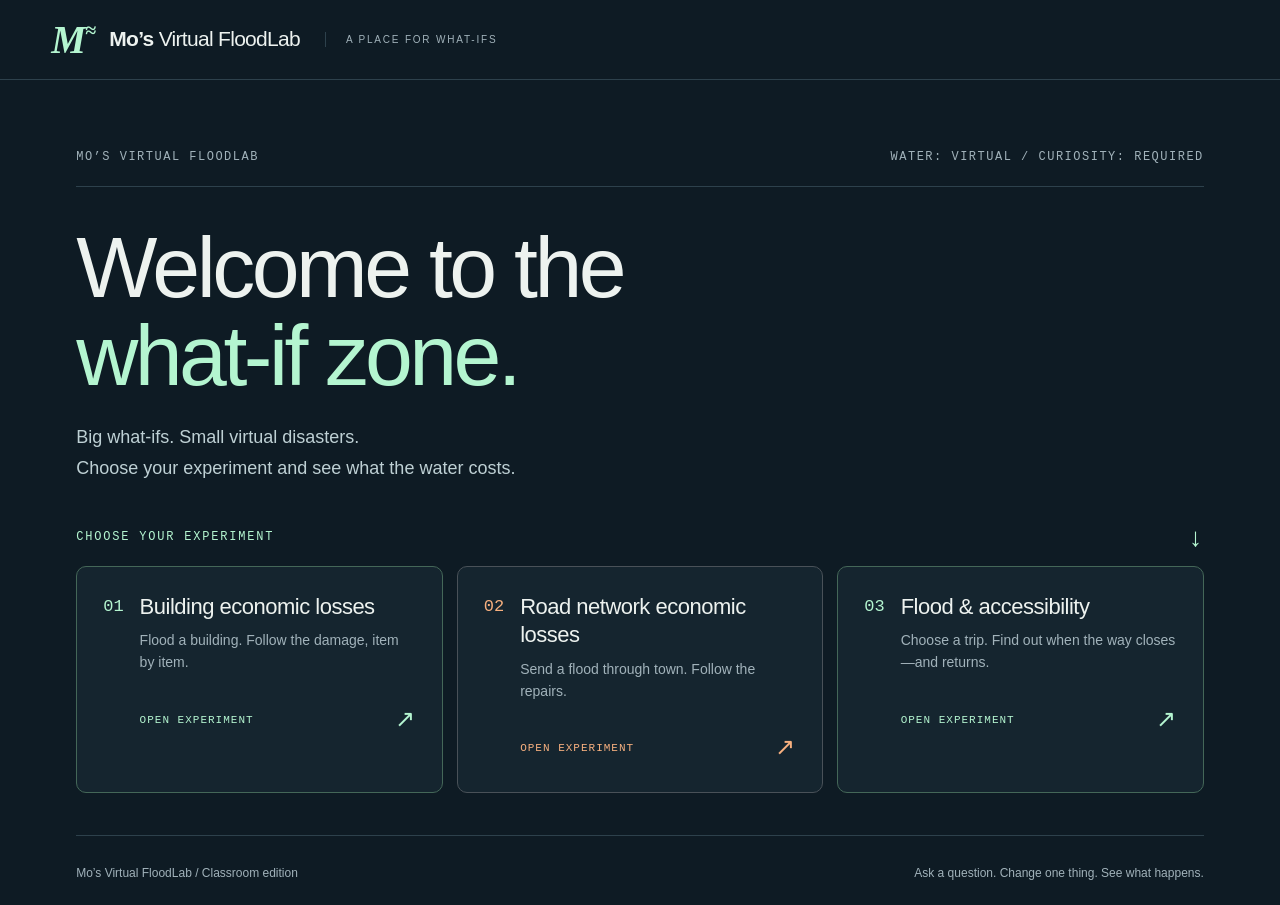
==== mos-virtual-floodlab/index.html @ c55d2b29 "Add Teaching and HIST 430 FloodLab classroom experiments" ====
<!doctype html>
<html lang="en">
<head>
  <meta charset="utf-8"><meta name="viewport" content="width=device-width, initial-scale=1">
  <meta name="description" content="Welcome to Mo’s Virtual FloodLab. Choose an experiment and explore how flooding turns into economic losses, one what-if at a time.">
  <meta name="theme-color" content="#101e27"><title>Mo’s Virtual FloodLab</title>
  <link rel="icon" href="data:image/svg+xml,%3Csvg xmlns='http://www.w3.org/2000/svg' viewBox='0 0 64 64'%3E%3Crect width='64' height='64' rx='16' fill='%23101e27'/%3E%3Ctext x='12' y='46' fill='%23b1f4ce' font-size='43' font-family='sans-serif'%3EM%3C/text%3E%3C/svg%3E">
  <link rel="stylesheet" href="./style.css">
  <link rel="stylesheet" href="./road.css">
  <link rel="stylesheet" href="./vendor/leaflet/leaflet.css">
  <link rel="stylesheet" href="./access.css">
  <link rel="stylesheet" href="./disclaimer.css?v=1.6.0">
  <script type="importmap">{"imports":{"three":"./vendor/three.module.js","three/addons/controls/OrbitControls.js":"./vendor/OrbitControls.js"}}</script>
</head>
<body data-module="home">
  <header class="topbar"><a class="brand" href="#home" aria-label="Mo’s Virtual FloodLab home"><span class="brand-mark">M<span>≈</span></span><span class="brand-name">Mo’s <span>Virtual FloodLab</span></span><span class="edition">A PLACE FOR WHAT-IFS</span></a><div class="top-actions" hidden><button id="lesson-open" class="text-button">Guided experiments <span>↗</span></button><button id="about-open" class="icon-button" aria-label="About the model">?</button></div></header>
  <main>
    <section id="lab-welcome" class="lab-welcome" aria-labelledby="welcome-title">
      <div class="welcome-meta"><span>MO’S VIRTUAL FLOODLAB</span><span>WATER: VIRTUAL / CURIOSITY: REQUIRED</span></div>
      <h1 id="welcome-title">Welcome to the<br><em>what-if zone.</em></h1>
      <p>Big what-ifs. Small virtual disasters.<br>Choose your experiment and see what the water costs.</p>
      <div class="choose-prompt"><span>CHOOSE YOUR EXPERIMENT</span><span aria-hidden="true">↓</span></div>
    </section>
    <nav class="module-tabs" aria-label="Choose your experiment">
      <a id="building-module-link" class="module-tab" href="#buildings"><span class="module-number">01</span><span class="module-copy"><strong>Building economic losses</strong><span>Flood a building. Follow the damage, item by item.</span></span><span class="module-status">OPEN EXPERIMENT <span aria-hidden="true">↗</span></span></a>
      <a id="road-module-link" class="module-tab road-tab" href="#roads"><span class="module-number">02</span><span class="module-copy"><strong>Road network economic losses</strong><span>Send a flood through town. Follow the repairs.</span></span><span class="module-status">OPEN EXPERIMENT <span aria-hidden="true">↗</span></span></a>
      <a id="access-module-link" class="module-tab" href="#accessibility"><span class="module-number">03</span><span class="module-copy"><strong>Flood &amp; accessibility</strong><span>Choose a trip. Find out when the way closes—and returns.</span></span><span class="module-status">OPEN EXPERIMENT <span aria-hidden="true">↗</span></span></a>
    </nav>
    <section id="building-module" class="module-content" aria-label="Building economic losses" hidden>
    <section class="intro"><div><div class="eyebrow">EXPERIMENT 01 / BUILDING ECONOMIC LOSSES</div><h1>Every inch has a cost.</h1><p>Raise the water. Look inside. Find out what adds up.</p></div><div class="model-note"><span class="note-dot"></span> A learning model<span>Made-up values. Real connections.</span></div></section>
    <nav class="archetypes" aria-label="Choose a building">
      <button class="archetype active" data-building="house1" aria-pressed="true"><span class="archetype-code">01 / F1</span><span class="archetype-name">The one-story home</span><span class="archetype-desc">Crawlspace · 1 floor</span><span class="archetype-arrow">↗</span></button>
      <button class="archetype" data-building="house2" aria-pressed="false"><span class="archetype-code">02 / F3</span><span class="archetype-name">The two-story home</span><span class="archetype-desc">Crawlspace · 2 floors</span><span class="archetype-arrow">↗</span></button>
      <button class="archetype" data-building="clinic" aria-pressed="false"><span class="archetype-code">03 / F12</span><span class="archetype-name">The neighborhood clinic</span><span class="archetype-desc">Slab · medical equipment</span><span class="archetype-arrow">↗</span></button>
    </nav>
    <div class="workspace">
      <section class="scene-section" aria-label="Interactive 3D building">
        <div class="scene-toolbar"><div class="scene-label"><span class="live-dot"></span><span id="scene-title">F1 / CUTAWAY VIEW</span></div><div class="view-controls"><button id="cutaway" aria-pressed="true">Cutaway</button><select id="floor-view" aria-label="Floor visibility"><option value="all">All floors</option><option value="ground">Ground floor</option><option value="upper">Upper floor</option></select><button id="home-view" aria-label="Reset camera">Reset view</button><button id="fullscreen" aria-label="Expand 3D view">⛶</button></div></div>
        <div id="scene"><div id="loading">Building your view…</div><div id="hover-tip" class="hover-tip" hidden></div><div class="scene-water-label"><span>PEAK WATER LEVEL</span><strong id="water-label">4.3 <small>ft</small></strong><span id="floor-label">1.0 ft above first floor</span></div><div class="compass" aria-hidden="true">N<br><span>↑</span></div><div class="scene-hint">Drag to orbit <span>·</span> Scroll to zoom <span>·</span> Click an item</div><div id="damage-toast" class="damage-toast" aria-live="polite"></div><div class="scene-key"><span><i class="water-key"></i>Water</span><span><i class="damage-key"></i>Damage</span></div></div>
        <div class="water-controls"><div class="water-control-heading"><div><span class="eyebrow">SET THE FLOOD</span><label for="depth">Water level <small>above ground</small></label></div><div class="depth-number"><input id="depth-number" type="number" min="0" max="18" step="0.1" aria-label="Water level in feet above ground"><span>ft</span></div><button id="play" class="play-button" aria-pressed="false">▶ <span>Raise water</span></button></div><input id="depth" type="range" min="0" max="18" step="0.02" value="4.28" aria-label="Peak water depth above ground"><div class="slider-labels"><span>Ground · 0 ft</span><span id="floor-datum">First floor · 3.3 ft</span><span id="max-depth">18 ft</span></div><div class="presets"><span>Quick experiments</span><button data-inside="dry">Dry</button><button data-inside="1">1 ft inside</button><button data-inside="2">2 ft inside</button><button data-inside="3">3 ft inside</button><button data-inside="6">6 ft inside</button></div></div>
        <section id="inspector" class="inspector" aria-live="polite"><div class="inspector-top"><div><span id="item-category" class="eyebrow">SELECTED COMPONENT / CONTENTS</span><h2 id="item-name">Stove / range</h2></div><span id="item-state" class="state-pill">Partly damaged</span></div><div class="equation"><div><span>Assumed value</span><strong id="item-value">$1,200</strong></div><span class="operator">×</span><div><span>Damage percentage</span><strong id="item-damage">75%</strong></div><span class="operator">=</span><div class="item-loss-wrap"><span>Cost of damage</span><strong id="item-loss">$900</strong></div></div><div class="inspector-bottom"><p id="item-explanation"></p><button id="elevate" class="small-button">Raise item 2 ft ↑</button></div><div id="savings" class="savings" hidden></div></section>
      </section>
      <aside class="loss-panel"><div class="panel-heading"><div class="eyebrow">THE DAMAGE RECEIPT</div><h2>See what adds up.</h2><p>Each red object contributes to these totals.</p></div><div class="total-line"><div><span>Combined estimated loss</span><strong id="total-loss">$0</strong></div><span id="total-percent"></span></div><div class="loss-splits"><button id="contents-summary" class="loss-stat contents-stat"><span><i></i>Contents</span><strong id="contents-loss"></strong><small id="contents-percent"></small></button><button id="building-summary" class="loss-stat building-stat"><span><i></i>Building</span><strong id="building-loss"></strong><small id="building-percent"></small></button></div><div class="chart-heading"><span>Depth–damage functions</span><button id="chart-mode" class="text-button">Show dollars</button></div><div id="chart-container"><svg id="damage-chart" role="img" aria-label="Contents and building loss versus water depth"></svg><div id="chart-tooltip" hidden></div></div><div class="chart-foot"><span><i class="contents-line"></i>Contents</span><span><i class="building-line"></i>Building</span><span id="chart-unit">% of category value</span></div><div class="receipt-tabs" role="tablist" aria-label="Damage receipt category"><button id="contents-tab" role="tab" aria-selected="true" aria-controls="receipt" data-category="contents">Contents <span id="contents-count"></span></button><button id="building-tab" role="tab" aria-selected="false" aria-controls="receipt" data-category="building">Building <span id="building-count"></span></button></div><div class="receipt-head"><span>COMPONENT / VALUE</span><span>DAMAGE → LOSS</span></div><div id="receipt" role="tabpanel" aria-labelledby="contents-tab"></div><div class="receipt-total"><span id="receipt-total-label">Contents subtotal</span><strong id="receipt-subtotal"></strong></div><div class="receipt-note">Loss = sum of each component’s value × its damage fraction.</div></aside>
    </div>
    <footer><span>Built for curiosity, not prediction.</span><span>Archetypes informed by <a href="https://www.mdpi.com/2073-4441/12/8/2277" target="_blank" rel="noopener">Nofal &amp; van de Lindt (2020) ↗</a><button id="assumptions">Model assumptions</button></span></footer>
    </section>
    <section id="road-module" class="module-content road-module" aria-labelledby="road-title" hidden>
      <div class="road-intro"><div><span class="eyebrow">EXPERIMENT 02 / ROAD ECONOMIC LOSSES</span><h1 id="road-title">The water leaves.<br>The work remains.</h1><p>Choose a flood. Explore the red roads. Watch the town recover.</p></div><div class="road-intro-guide"><button id="road-guide-start" aria-haspopup="dialog">Guided experiment <span>↗</span></button><span>6 short steps · flood, inspect, repair</span></div></div>
      <div id="road-lab"></div>
    </section>
    <section id="access-module" class="module-content" aria-labelledby="access-title" hidden><div class="access-intro"><div><span class="eyebrow">EXPERIMENT 03 / FLOOD &amp; ACCESSIBILITY</span><h1 id="access-title">Is there still a way through?</h1><p>Two points. Real streets. A route that changes with the flood.</p></div><div><strong>6 inches changes the trip.</strong>Roads close at 6 in of water.<br>Watch detours, isolation and reconnection.</div></div><div id="access-lab"></div></section>
    <footer id="hub-footer"><span>Mo’s Virtual FloodLab / Classroom edition</span><span>Ask a question. Change one thing. See what happens.</span></footer>
  </main>
  <dialog id="about"><div class="dialog-header"><span class="eyebrow">ABOUT THIS DEMONSTRATION</span><button class="close-dialog" aria-label="Close assumptions">×</button></div><h2>A simple model.<br>A visible chain of cause and effect.</h2><p>The 3D layouts, replacement values, and component depth–damage curves are invented for teaching. They are not fitted or reproduced results from the cited paper.</p><dl><dt>What comes from the study?</dt><dd>Archetype F1 is a one-story home on a crawlspace; F3 has two stories on a crawlspace; F12 is a hospital/clinic. The houses use the study’s 1 m (3.28 ft) first-floor elevation. The clinic layout is a simplified one-story interpretation.</dd><dt>What does the water control mean?</dt><dd>Peak flood depth above ground. The second readout shows depth relative to the first floor. Indoor and outdoor water levels are assumed equal. Lowering the slider compares a smaller hypothetical flood; it does not repair damage from a previous event.</dd><dt>How are losses calculated?</dt><dd>Each component has a value and a piecewise linear depth–damage function relative to its floor. Loss is value × damage fraction. Category curves sum those losses, divided by each category’s own total value. Framing, roof, foundation, finishes, systems and contents are counted once. Land and indirect losses are excluded.</dd><dt>What does red mean?</dt><dd>More red means a larger modeled damage fraction. Red on an assembly represents repair loss, not a prediction of collapse or loss of structural safety. Foundations have small assumed repair fractions; sensitive contents can reach full replacement.</dd><dt>What is simplified?</dt><dd>There is no flood duration, velocity, contamination, water pressure, drying, or hydraulic simulation. The two-story model assumes a 3.2 m floor-to-floor height. Elevating an item shifts its damage curve up by 2 ft, without modeling installation costs or feasibility.</dd><dt>Why does 100% sometimes say “replace”?</dt><dd>In this demonstration, full loss of an individual item means its assumed replacement cost. Intermediate damage is an illustrative repair/replacement fraction, not a probability of failure.</dd></dl><a href="https://www.mdpi.com/2073-4441/12/8/2277" target="_blank" rel="noopener">Read the archetype study ↗</a></dialog>
  <dialog id="lesson" aria-labelledby="lesson-title"><div class="dialog-header"><span class="eyebrow">GUIDED EXPERIMENT <span id="lesson-counter">01 / 04</span></span><button class="close-dialog" aria-label="Close experiment">×</button></div><div class="lesson-number" id="lesson-number">01</div><h2 id="lesson-title"></h2><p id="lesson-text"></p><ol id="lesson-steps"></ol><div class="lesson-takeaway"><strong>What to notice</strong><p id="lesson-takeaway"></p></div><div class="lesson-actions"><button id="lesson-apply" class="primary-button">Set up this experiment ↗</button><button id="lesson-next" class="small-button">Next experiment →</button></div></dialog>
  <noscript>This tutorial needs JavaScript to display the building and calculate damage.</noscript>
  <script src="./vendor/leaflet/leaflet.js"></script>
  <script type="module" src="./src/app.js?v=1.6.0"></script>
</body>
</html>
---- mos-virtual-floodlab/style.css ----
@charset "UTF-8";
:root{color-scheme:dark;--bg:#0e1b24;--panel:#15252f;--panel2:#1c303b;--line:#2d414c;--text:#edf2ef;--muted:#a1b2ba;--mint:#b4f5d0;--orange:#f7b07f;--red:#ff7778;--cyan:#72cedf;font-family:Inter,"Segoe UI",Arial,sans-serif;font-synthesis:none}*{box-sizing:border-box}body{margin:0;background:var(--bg);color:var(--text);font-size:15px;line-height:1.5}button,input,select{font:inherit}button,a,input,select{-webkit-tap-highlight-color:transparent}button{cursor:pointer}button:disabled{cursor:default;opacity:.5}button:focus-visible,a:focus-visible,input:focus-visible,select:focus-visible,summary:focus-visible{outline:2px solid var(--mint);outline-offset:4px}button{color:inherit}a{color:inherit}button{border:0}button:hover{filter:brightness(1.13)}button[hidden],[hidden]{display:none!important}.topbar{height:80px;padding:0 4%;border-bottom:1px solid var(--line);display:flex;align-items:center;justify-content:space-between;gap:20px}.brand{display:flex;gap:7px;align-items:center;font-size:22px;font-weight:750;text-decoration:none;letter-spacing:-.8px}.brand-mark{font-family:Georgia,serif;font-style:italic;color:var(--mint);font-size:39px;margin-right:7px;line-height:1}.brand-mark span{font-size:20px;vertical-align:top}.brand-light{font-weight:350;margin-left:-6px}.edition{font-size:10px;font-weight:500;letter-spacing:1.8px;color:var(--muted);margin-left:18px;padding-left:20px;border-left:1px solid var(--line)}.top-actions{display:flex;gap:24px;align-items:center}.text-button{background:none;padding:0;color:var(--mint);font-size:13px}.text-button span{margin-left:12px}.icon-button{background:var(--panel2);border:1px solid var(--line);height:31px;width:31px;border-radius:50%}main{max-width:1700px;margin:auto;padding:32px 4% 0}.intro{display:flex;align-items:center;justify-content:space-between;margin-bottom:27px;gap:20px}.eyebrow{font-size:10px;font-weight:600;letter-spacing:1.7px;color:var(--mint)}h1{font-size:clamp(28px,3vw,44px);line-height:1.12;letter-spacing:-1.7px;margin:9px 0 9px;font-weight:520}p{margin:0;color:var(--muted)}.intro p{font-size:15px}.model-note{font-size:12px;color:var(--text)}.model-note>span:last-child{display:block;color:var(--muted);margin-top:4px}.note-dot,.live-dot{display:inline-block;width:6px;height:6px;background:var(--mint);border-radius:50%;margin-right:6px}.archetypes{display:grid;grid-template-columns:repeat(3,1fr);gap:12px;margin-bottom:24px}.archetype{position:relative;background:var(--panel);border:1px solid var(--line);border-radius:9px;text-align:left;padding:17px 20px;display:grid;grid-template-columns:1fr;transition:background .2s,border-color .2s}.archetype.active{border-color:var(--mint);background:#20372f}.archetype-code{font-size:10px;letter-spacing:1.4px;color:var(--muted);margin-bottom:5px}.archetype.active .archetype-code{color:var(--mint)}.archetype-name{font-size:16px;font-weight:560}.archetype-desc{font-size:12px;color:var(--muted);margin-top:3px}.archetype-arrow{position:absolute;right:18px;top:17px;font-size:22px;color:var(--muted)}.archetype.active .archetype-arrow{color:var(--mint)}.workspace{display:grid;grid-template-columns:minmax(0,1fr) 370px;gap:23px;align-items:start}.scene-section{min-width:0}.scene-toolbar{display:flex;justify-content:space-between;align-items:center;background:var(--panel);border:1px solid var(--line);border-bottom:0;padding:12px 16px;border-radius:10px 10px 0 0;gap:10px}.scene-label{font-size:10px;letter-spacing:1px;color:#c4d0d6;white-space:nowrap}.view-controls{display:flex;gap:5px;align-items:center}.view-controls button,.view-controls select{font-size:11px;border:1px solid var(--line);background:#1d303a;border-radius:4px;padding:5px 8px;min-height:29px}.view-controls button[aria-pressed=true]{color:var(--mint);border-color:#5b796a}.view-controls select{max-width:105px;color:var(--text)}#scene{height:510px;position:relative;overflow:hidden;background:#243b45;border:1px solid var(--line);border-top:0}#scene canvas{display:block;width:100%;height:100%;touch-action:none}#loading{position:absolute;inset:0;display:grid;place-content:center;font-size:16px;color:var(--mint)}.scene-water-label{position:absolute;left:20px;top:17px;pointer-events:none;display:flex;flex-direction:column;z-index:2;text-shadow:0 1px 10px #132932}.scene-water-label>span:first-child{font-size:9px;letter-spacing:1.4px;color:#c2d9df}.scene-water-label strong{font-size:36px;font-weight:500;letter-spacing:-1px;line-height:1.3}.scene-water-label small{font-size:18px;font-weight:400;color:#adcbd5}.scene-water-label>span:last-child{font-size:11px;color:#c2d9df}.scene-hint{position:absolute;bottom:15px;left:18px;font-size:10px;color:#d0e0e4;pointer-events:none}.scene-hint span{margin:0 7px;color:#86a9b6}.compass{position:absolute;right:22px;top:21px;font-size:10px;text-align:center;color:#a2c1cb;pointer-events:none}.compass span{font-size:25px}.scene-key{position:absolute;right:18px;bottom:15px;display:flex;gap:12px;font-size:10px;color:#d4e3e7;pointer-events:none}.scene-key span{display:flex;gap:5px;align-items:center}.scene-key i{width:7px;height:7px;border-radius:2px}.water-key{background:var(--cyan)}.damage-key{background:var(--red)}.hover-tip{position:absolute;z-index:3;pointer-events:none;background:#0f1c26ef;backdrop-filter:blur(10px);padding:10px 14px;border:1px solid #65828d;border-radius:6px;box-shadow:0 8px 20px #0003;max-width:230px;font-size:12px}.hover-tip b{display:block;font-weight:550;margin-bottom:3px}.hover-tip span{color:var(--red)}.damage-toast{position:absolute;left:50%;bottom:47px;transform:translate(-50%,10px);opacity:0;background:#14222bef;box-shadow:0 4px 30px #0003;padding:10px 16px;border-radius:6px;border:1px solid #64757b;color:var(--text);font-size:12px;transition:opacity .2s,transform .2s;pointer-events:none;text-align:center;max-width:85%;width:max-content}.damage-toast.visible{opacity:1;transform:translate(-50%,0)}.water-controls{padding:20px;background:var(--panel);border:1px solid var(--line);border-top:0;border-radius:0 0 10px 10px}.water-control-heading{display:flex;align-items:center;gap:12px}.water-control-heading>div:first-child{flex:1}.water-control-heading label{display:block;font-size:16px;margin-top:4px}.water-control-heading label small{font-size:11px;color:var(--muted);margin-left:5px}.depth-number{display:flex;align-items:baseline;border-bottom:1px solid #678579;padding:3px 0}.depth-number input{background:none;border:0;color:var(--mint);width:65px;font-size:24px;font-variant-numeric:tabular-nums;text-align:right;appearance:textfield;outline-offset:0}.depth-number input::-webkit-inner-spin-button{appearance:none}.depth-number span{color:var(--mint);margin-left:6px;font-size:13px}.play-button{background:var(--mint);color:#10251b;font-size:12px;padding:10px 12px;border-radius:5px;margin-left:6px;min-width:108px}#depth{width:100%;accent-color:var(--mint);cursor:pointer;margin:21px 0 8px;height:6px}.slider-labels{display:flex;justify-content:space-between;color:var(--muted);font-size:10px}.slider-labels span:nth-child(2){color:var(--mint)}.presets{display:flex;flex-wrap:wrap;align-items:center;gap:6px;margin-top:21px}.presets>span{color:var(--muted);font-size:11px;margin-right:7px}.presets button{background:#223540;border:1px solid var(--line);border-radius:5px;padding:5px 9px;font-size:11px}.presets button.active{background:#304b40;color:var(--mint);border-color:#6d9d83}.inspector{margin-top:19px;background:var(--panel);padding:21px;border:1px solid var(--line);border-radius:10px}.inspector-top{display:flex;align-items:center;justify-content:space-between;gap:12px}.inspector h2{font-size:20px;letter-spacing:-.4px;margin:6px 0 0;font-weight:500}.state-pill{font-size:10px;border-radius:4px;padding:5px 8px;background:#423434;color:#ffafae;white-space:nowrap}.state-pill.dry{background:#233d35;color:var(--mint)}.equation{display:grid;grid-template-columns:1fr auto 1fr auto 1.1fr;gap:15px;align-items:center;margin-top:22px}.equation>div{display:flex;flex-direction:column;gap:3px}.equation span{font-size:10px;color:var(--muted)}.equation strong{font-size:24px;font-weight:450;font-variant-numeric:tabular-nums}.equation .operator{font-size:22px;color:#6a838f}.equation .item-loss-wrap strong{color:var(--red)}.inspector-bottom{border-top:1px solid var(--line);padding-top:15px;margin-top:18px;display:flex;align-items:center;gap:14px}.inspector-bottom p{font-size:12px;flex:1}.small-button{background:#263c43;border:1px solid #426056;border-radius:4px;color:var(--mint);font-size:11px;padding:8px 12px;white-space:nowrap}.savings{font-size:12px;color:var(--mint);margin-top:12px}.loss-panel{background:var(--panel);border:1px solid var(--line);border-radius:10px;padding:23px;min-width:0}.panel-heading h2{font-size:25px;letter-spacing:-.8px;margin:7px 0 6px;font-weight:500}.panel-heading p{font-size:12px}.total-line{margin:24px 0 18px;display:flex;justify-content:space-between;align-items:center;gap:10px}.total-line>div{display:flex;flex-direction:column;gap:6px}.total-line>div>span{font-size:11px;color:var(--muted)}.total-line strong{font-size:38px;font-weight:450;letter-spacing:-1.3px;font-variant-numeric:tabular-nums}.total-line>span{font-size:11px;color:var(--muted);max-width:62px;text-align:right}.loss-splits{display:grid;grid-template-columns:1fr 1fr;border-top:1px solid var(--line);border-bottom:1px solid var(--line);padding:16px 0}.loss-stat{text-align:left;padding:0;background:transparent;display:flex;flex-direction:column;gap:4px}.loss-stat+button{padding-left:16px;border-left:1px solid var(--line)}.loss-stat>span{font-size:11px;color:var(--muted);display:flex;align-items:center;gap:6px}.loss-stat i{width:6px;height:6px;border-radius:50%;background:var(--mint)}.building-stat i{background:var(--orange)}.loss-stat strong{font-size:22px;letter-spacing:-.6px;font-weight:500;font-variant-numeric:tabular-nums}.contents-stat strong{color:var(--mint)}.building-stat strong{color:var(--orange)}.loss-stat small{font-size:10px;color:var(--muted)}.chart-heading{display:flex;justify-content:space-between;margin:22px 0 5px;font-size:12px}.chart-heading button{font-size:10px}#chart-container{position:relative}#damage-chart{display:block;width:100%;height:185px;overflow:visible}#damage-chart text{font-family:inherit;fill:var(--muted);font-size:10px}#chart-tooltip{position:absolute;top:25px;right:10px;background:#0c1721f5;pointer-events:none;padding:9px 12px;border:1px solid #4f6a76;border-radius:4px;font-size:11px;white-space:pre-line;box-shadow:0 4px 20px #0003}.chart-foot{display:flex;gap:13px;font-size:9px;color:var(--muted);align-items:center;margin:2px 0 23px;flex-wrap:wrap}.chart-foot>span{display:flex;gap:5px;align-items:center}.chart-foot span:last-child{margin-left:auto}.chart-foot i{width:12px;height:2px}.contents-line{background:var(--mint)}.building-line{background:var(--orange)}.receipt-tabs{display:flex;border-bottom:1px solid var(--line);gap:20px}.receipt-tabs button{background:none;color:var(--muted);padding:0 0 11px;font-size:12px;position:relative}.receipt-tabs button[aria-selected=true]{color:var(--text)}.receipt-tabs button[aria-selected=true]:after{position:absolute;content:'';bottom:-1px;left:0;right:0;height:2px;background:var(--mint)}.receipt-tabs span{font-size:10px;margin-left:3px;background:#293e48;padding:1px 5px;border-radius:4px}.receipt-head{display:flex;justify-content:space-between;font-size:8px;letter-spacing:1px;color:#92a6af;margin:17px 0 4px}.receipt-row{width:100%;background:none;border-bottom:1px solid #2b3d46;padding:11px 0;display:grid;grid-template-columns:minmax(0,1fr) auto;gap:3px 8px;text-align:left;position:relative}.receipt-row.active{background:#243a40;margin-left:-9px;padding-left:9px;padding-right:9px;width:calc(100% + 18px);border-radius:4px;border-bottom-color:transparent}.receipt-name{font-size:11px;white-space:normal}.receipt-row .receipt-value{color:var(--muted);font-size:10px}.receipt-row .receipt-cost{font-size:12px;grid-column:2;grid-row:1;font-variant-numeric:tabular-nums;text-align:right}.receipt-row .receipt-fraction{grid-column:2;grid-row:2;text-align:right;font-size:9px;color:var(--red);font-variant-numeric:tabular-nums}.receipt-row.is-dry .receipt-fraction{color:var(--muted)}.receipt-meter{grid-column:1 / -1;height:2px;background:#273b44;margin-top:4px}.receipt-meter span{height:100%;background:var(--red);display:block}.receipt-total{display:flex;justify-content:space-between;margin-top:18px;font-size:12px}.receipt-total strong{color:var(--mint);font-weight:500}.receipt-note{font-size:10px;color:var(--muted);margin-top:15px;border-top:1px solid var(--line);padding-top:14px}footer{display:flex;justify-content:space-between;gap:20px;padding:28px 0 23px;color:var(--muted);font-size:10px}footer>span:last-child{display:flex;gap:7px;flex-wrap:wrap}footer a{color:#c3d2d6;text-decoration:none}footer button{background:none;color:var(--muted);font-size:10px;margin-left:8px;padding:0;text-decoration:underline}dialog{background:var(--panel);color:var(--text);border:1px solid #48605d;border-radius:12px;max-width:610px;width:calc(100% - 32px);padding:28px;box-shadow:0 25px 100px #0008}dialog::backdrop{background:#041015bd;backdrop-filter:blur(6px)}.dialog-header{display:flex;justify-content:space-between;align-items:center}.close-dialog{background:none;font-size:28px;color:var(--muted);line-height:1}dialog h2{font-size:30px;line-height:1.16;letter-spacing:-1px;font-weight:450;margin:22px 0 17px}dialog p,dialog dd{font-size:14px;line-height:1.7;color:var(--muted)}dialog dt{margin-top:18px;font-size:14px;color:var(--text)}dialog dd{margin:4px 0}dialog a{color:var(--mint);font-size:13px}.lesson-number{font-size:70px;line-height:1;margin:26px 0;color:var(--mint);font-weight:300;letter-spacing:-4px}.lesson-actions{display:flex;gap:15px;justify-content:space-between;margin-top:26px}.primary-button{background:var(--mint);color:#132a20;padding:12px 20px;border-radius:5px;font-size:13px}#scene:fullscreen{height:100vh;border:0}.lesson-chip{display:block}.fatal{padding:35px;text-align:center}.fatal p{margin:12px 0}
@media(min-width:1550px){#scene{height:580px}.workspace{grid-template-columns:minmax(0,1fr) 400px}.receipt-name{font-size:12px}.receipt-row{padding-top:13px;padding-bottom:13px}}
@media(max-width:1150px){.workspace{grid-template-columns:minmax(0,1fr) 330px;gap:17px}.loss-panel{padding:18px}main{padding-left:25px;padding-right:25px}.view-controls button,.view-controls select{font-size:10px;padding:5px}.scene-label{font-size:9px}#scene{height:450px}.scene-key{display:none}.equation{gap:10px}.equation strong{font-size:21px}.archetype{padding:15px}.archetype-name{font-size:14px}}
@media(max-width:900px){.workspace{grid-template-columns:1fr}.loss-panel{display:block}.scene-section{max-width:100%}#scene{height:520px}.loss-panel{padding:23px}.loss-splits{max-width:100%}#damage-chart{height:230px}.model-note{display:none}.receipt-row{padding:12px 0}.receipt-name{font-size:14px}.receipt-head{font-size:10px}.receipt-value,.receipt-row .receipt-value{font-size:12px}.receipt-row .receipt-cost{font-size:15px}.receipt-row .receipt-fraction{font-size:12px}.chart-heading{font-size:15px}.chart-foot{font-size:11px}.total-line{margin-top:18px}.receipt-tabs button{font-size:15px}.total-line strong{font-size:40px}.edition{display:none}}
@media(max-width:560px){body{font-size:14px}.topbar{height:65px;padding:0 18px}.brand{font-size:19px}.top-actions{gap:15px}.top-actions .text-button{font-size:10px;max-width:110px;text-align:right}.top-actions .text-button span{display:none}main{padding:23px 14px 0}.intro{margin-bottom:22px}h1{font-size:32px}.intro p{font-size:12px}.archetypes{gap:6px;margin-bottom:16px}.archetype{padding:12px 10px}.archetype-code{font-size:9px}.archetype-name{font-size:12px;line-height:1.4}.archetype-desc{font-size:9px}.archetype-arrow{display:none}.scene-toolbar{padding:10px;flex-wrap:wrap;gap:8px}.scene-label{font-size:9px}.view-controls{margin-left:auto}.view-controls button,.view-controls select{font-size:10px;min-height:32px}.view-controls #home-view{font-size:0}.view-controls #home-view:after{content:'↺';font-size:17px}.view-controls select{max-width:90px}#scene{height:400px}.scene-water-label{left:15px;top:14px}.scene-water-label strong{font-size:30px}.scene-water-label>span:first-child{font-size:8px}.scene-water-label>span:last-child{font-size:10px}.scene-hint{font-size:9px;left:12px;bottom:12px}.water-controls{padding:16px}.water-control-heading{gap:8px}.water-control-heading label{font-size:14px}.water-control-heading label small{display:block;margin:0;font-size:10px}.depth-number input{font-size:22px;width:54px}.play-button{min-width:0;padding:10px}.play-button span{display:none}.presets{gap:5px}.presets>span{width:100%;margin-bottom:3px}.presets button{padding:7px 8px;font-size:10px}.inspector{padding:16px}.inspector .eyebrow{font-size:8px}.inspector h2{font-size:18px}.state-pill{font-size:9px}.equation{gap:8px}.equation strong{font-size:20px}.equation span{font-size:9px}.inspector-bottom{align-items:start}.inspector-bottom p{font-size:11px}.inspector-bottom button{font-size:10px;padding:7px}.loss-panel{padding:20px}footer{flex-direction:column;gap:8px;padding-top:22px;font-size:9px}footer>span:last-child{gap:5px}dialog{padding:23px}dialog h2{font-size:27px}}
@media(prefers-reduced-motion:reduce){*,*:before,*:after{scroll-behavior:auto!important;transition:none!important;animation:none!important}}

/* Keep the information students use readable on both classroom and laptop displays. */
.scene-label,.view-controls button,.view-controls select{font-size:12px}
.scene-hint,.scene-key,.scene-water-label>span:last-child{font-size:12px}
.eyebrow{font-size:11px}.archetype-code{font-size:11px}.archetype-desc{font-size:13px}
.presets>span,.presets button,.slider-labels{font-size:12px}
.inspector-bottom p,.small-button{font-size:13px}.equation span{font-size:12px}
.panel-heading p,.total-line>div>span,.total-line>span,.loss-stat>span{font-size:13px}
.loss-stat small,.chart-heading button,.chart-foot,.receipt-note{font-size:12px}
.chart-heading,.receipt-tabs button,.receipt-total{font-size:14px}
.receipt-head{font-size:10px}.receipt-name{font-size:14px}.receipt-row .receipt-value,.receipt-row .receipt-fraction{font-size:12px}.receipt-row .receipt-cost{font-size:14px}
#damage-chart text{font-size:11px}.state-pill{font-size:12px}
@media(max-width:1150px) and (min-width:901px){.scene-toolbar{flex-wrap:wrap}.view-controls{margin-left:auto}}
@media(max-width:560px){.view-controls button,.view-controls select,.scene-label{font-size:10px}.archetype-desc,.archetype-code{font-size:10px}.scene-hint{font-size:10px}.scene-water-label>span:last-child{font-size:11px}.equation span{font-size:10px}.state-pill{font-size:10px}.inspector-bottom{flex-wrap:wrap}.inspector-bottom p{font-size:12px}.presets>span,.presets button{font-size:11px}.slider-labels{font-size:10px}}

/* Expanded lab: the same live controls, with a permanent water dock. */
.expanded-tools,.expanded-panel-title{display:none}
body.lab-expanded{overflow:hidden}
#lab-workspace.is-expanded{position:fixed;inset:0;z-index:100;display:grid;grid-template-columns:minmax(0,1fr);grid-template-rows:auto minmax(0,1fr) auto;gap:0;align-items:stretch;width:100%;height:100%;height:100dvh;max-width:none;margin:0;padding:0;background:var(--bg);overflow:hidden}
#lab-workspace.is-expanded:fullscreen{height:100%;width:100%}
#lab-workspace.is-expanded .scene-section{display:contents}
#lab-workspace.is-expanded .scene-toolbar{grid-column:1 / -1;grid-row:1;z-index:15;flex-wrap:wrap;border-radius:0;border:0;border-bottom:1px solid var(--line);padding:10px 14px;gap:8px 16px}
#lab-workspace.is-expanded .scene-label{display:none}
#lab-workspace.is-expanded .expanded-tools{display:flex;flex:1;flex-wrap:wrap;align-items:center;gap:7px}
#lab-workspace.is-expanded .expanded-tools button,#lab-workspace.is-expanded .expanded-tools select,#lab-workspace.is-expanded .view-controls button,#lab-workspace.is-expanded .view-controls select{min-height:36px;border:1px solid var(--line);border-radius:5px;background:var(--panel2);color:var(--text);padding:6px 10px;font-size:13px}
#lab-workspace.is-expanded .expanded-tools select{max-width:230px}
#lab-workspace.is-expanded .expanded-tools button[aria-expanded=true]{color:var(--mint);border-color:#699980;background:#294238}
#lab-workspace.is-expanded #fullscreen{color:var(--mint);white-space:nowrap;min-width:66px}
#lab-workspace.is-expanded #scene{grid-column:1;grid-row:2;height:100%;min-height:0;min-width:0;border:0}
#lab-workspace.is-expanded .water-controls{grid-column:1 / -1;grid-row:3;z-index:20;border:0;border-top:1px solid #45605e;border-radius:0;padding:12px max(18px,env(safe-area-inset-right)) max(12px,env(safe-area-inset-bottom)) max(18px,env(safe-area-inset-left));box-shadow:0 -8px 30px #07151d40}
#lab-workspace.is-expanded .water-control-heading .eyebrow{display:none}
#lab-workspace.is-expanded .water-control-heading label{margin-top:0;font-size:16px}
#lab-workspace.is-expanded .depth-number input{font-size:24px}
#lab-workspace.is-expanded #depth{margin:13px 0 8px;height:8px}
#lab-workspace.is-expanded .presets{margin-top:10px}
#lab-workspace.is-expanded .presets button{min-height:31px;padding:4px 10px;font-size:12px}
#lab-workspace.is-expanded .loss-panel,#lab-workspace.is-expanded #inspector{display:none}
#lab-workspace.is-expanded[data-panel=loss],#lab-workspace.is-expanded[data-panel=item]{grid-template-columns:minmax(0,1fr) 380px}
#lab-workspace.is-expanded[data-panel=loss] .loss-panel,#lab-workspace.is-expanded[data-panel=item] #inspector{display:block;grid-column:2;grid-row:2;min-width:0;min-height:0;max-height:100%;overflow:auto;overscroll-behavior:contain;margin:0;border:0;border-left:1px solid var(--line);border-radius:0;padding:18px 20px}
#lab-workspace.is-expanded .expanded-panel-title{display:flex;justify-content:space-between;align-items:center;gap:12px;border-bottom:1px solid var(--line);padding:0 0 12px;margin:0 0 16px}
#lab-workspace.is-expanded .expanded-panel-title strong{font-size:15px;font-weight:500}
#lab-workspace.is-expanded .expanded-panel-title button{height:32px;width:32px;flex:none;background:var(--panel2);border-radius:4px;font-size:24px;line-height:1}
#lab-workspace.is-expanded .loss-panel .panel-heading{display:none}
#lab-workspace.is-expanded .total-line{margin-top:12px}
#lab-workspace.is-expanded .inspector-top{align-items:flex-start;flex-wrap:wrap}
#lab-workspace.is-expanded .equation{gap:8px;margin-top:24px}
#lab-workspace.is-expanded .equation strong{font-size:22px}
#lab-workspace.is-expanded .equation span{font-size:11px}
#lab-workspace.is-expanded .inspector-bottom{flex-direction:column;align-items:flex-start}
#lab-workspace.is-expanded .inspector-bottom p{font-size:14px}
#lab-workspace.is-expanded .savings{font-size:13px}
#lab-workspace.is-expanded dialog{position:fixed;max-height:calc(100dvh - 32px);overflow:auto}
@media(max-width:900px){
 #lab-workspace.is-expanded[data-panel]{grid-template-columns:minmax(0,1fr)}
 #lab-workspace.is-expanded[data-panel=loss] .loss-panel,#lab-workspace.is-expanded[data-panel=item] #inspector{grid-column:1;z-index:12;justify-self:end;width:min(380px,calc(100% - 24px));max-height:calc(100% - 16px);margin:8px;border:1px solid #48615f;border-radius:9px;box-shadow:0 12px 35px #07121bb3}
 #lab-workspace.is-expanded .scene-toolbar{gap:7px;padding:8px 12px}
 #lab-workspace.is-expanded .expanded-tools{flex-basis:100%}
 #lab-workspace.is-expanded .view-controls{margin-left:0;flex-wrap:wrap}
 #lab-workspace.is-expanded .view-controls #home-view{font-size:12px}
 #lab-workspace.is-expanded .view-controls #home-view:after{content:none}
 #lab-workspace.is-expanded .scene-key{display:none}
}
@media(max-width:560px){
 #lab-workspace.is-expanded .expanded-tools{display:grid;grid-template-columns:minmax(0,1fr) auto auto;gap:6px}
 #lab-workspace.is-expanded #expanded-building{grid-column:1;grid-row:1;width:100%;max-width:none}
 #lab-workspace.is-expanded #expanded-guide{grid-column:2;grid-row:1}
 #lab-workspace.is-expanded #expanded-about{grid-column:3;grid-row:1}
 #lab-workspace.is-expanded [data-expanded-panel=loss]{grid-column:1;grid-row:2}
 #lab-workspace.is-expanded [data-expanded-panel=item]{grid-column:2 / 4;grid-row:2}
 #lab-workspace.is-expanded .expanded-tools button,#lab-workspace.is-expanded .expanded-tools select,#lab-workspace.is-expanded .view-controls button,#lab-workspace.is-expanded .view-controls select{font-size:12px;min-height:34px;padding:5px 8px}
 #lab-workspace.is-expanded .view-controls{width:100%}
 #lab-workspace.is-expanded #fullscreen{margin-left:auto}
 #lab-workspace.is-expanded .water-controls{padding:10px 14px max(10px,env(safe-area-inset-bottom))}
 #lab-workspace.is-expanded .presets{gap:5px;flex-wrap:wrap}
 #lab-workspace.is-expanded .presets>span{display:none}
 #lab-workspace.is-expanded .presets button{font-size:11px;padding:4px 7px}
}
@media(max-height:560px){
 #lab-workspace.is-expanded .water-controls{padding-top:7px;padding-bottom:7px}
 #lab-workspace.is-expanded #depth{margin-top:8px;margin-bottom:5px}
 #lab-workspace.is-expanded .presets{margin-top:5px}
 #lab-workspace.is-expanded .presets>span{display:none}
 #lab-workspace.is-expanded .scene-hint,#lab-workspace.is-expanded .compass{display:none}
}

/* Mo's lab entrance and experiment navigation. */
.brand-name{font-size:21px;letter-spacing:-.7px;line-height:1.15}
.brand-name>span{font-weight:400}
body[data-module=home] main{max-width:1230px}
.lab-welcome{padding:36px 0 0}
.welcome-meta{display:flex;justify-content:space-between;gap:20px;color:var(--muted);font:12px/1.5 Consolas,monospace;letter-spacing:1.5px;border-bottom:1px solid var(--line);padding-bottom:20px}
.lab-welcome h1{font-size:clamp(48px,6.8vw,86px);font-weight:470;letter-spacing:-3.5px;line-height:1.02;margin:37px 0 23px}
.lab-welcome h1 em{font-style:normal;color:var(--mint)}
.lab-welcome>p{font-size:18px;line-height:1.7;color:#bed0d4}
.choose-prompt{display:flex;justify-content:space-between;align-items:center;margin:40px 0 16px;font:12px/1.5 Consolas,monospace;letter-spacing:1.8px;color:var(--mint)}
.choose-prompt>span:last-child{font:26px/1 sans-serif}
.module-tabs{display:grid;grid-template-columns:1fr 1fr;gap:14px;margin-bottom:32px}
.module-tab{display:grid;grid-template-columns:auto 1fr;align-content:start;gap:17px 16px;text-decoration:none;padding:26px;background:var(--panel);border:1px solid #446758;border-radius:10px;transition:background .2s,border-color .2s}
.module-tab:hover{background:#213b36;border-color:var(--mint)}
.module-number{font:17px/1.4 Consolas,monospace;color:var(--mint);padding-top:2px}
.module-copy{display:flex;flex-direction:column;gap:9px}
.module-copy strong{font-size:22px;font-weight:530;letter-spacing:-.5px;line-height:1.3}
.module-copy>span{font-size:14px;line-height:1.55;color:var(--muted)}
.module-status{grid-column:2;font:11px/1.4 Consolas,monospace;letter-spacing:1px;color:var(--mint);display:flex;justify-content:space-between;align-items:center;margin-top:13px;gap:12px}
.module-status>span{font-size:24px}
.road-tab{border-color:#495158}
.road-tab .module-number,.road-tab .module-status{color:var(--orange)}
.road-tab:hover{background:#34352f;border-color:var(--orange)}
.module-tab[aria-current=page]{background:#20372f;border-color:var(--mint)}
.road-tab[aria-current=page]{background:#34352f;border-color:var(--orange)}
body:not([data-module=home]) .module-tab{padding:16px 20px;gap:10px 13px;align-items:center}
body:not([data-module=home]) .module-copy strong{font-size:16px;letter-spacing:-.2px}
body:not([data-module=home]) .module-copy>span,body:not([data-module=home]) .module-status{display:none}
body:not([data-module=home]) .module-number{font-size:13px}
#hub-footer{font-size:12px;border-top:1px solid var(--line);margin-top:42px}
.road-module{max-width:960px;margin:42px auto 0;padding:40px;border:1px solid #655944;border-radius:12px;background:var(--panel)}
.road-meta{display:flex;justify-content:space-between;align-items:center;gap:15px}
.road-meta .eyebrow{color:var(--orange)}
.construction-label{font:12px/1.4 Consolas,monospace;letter-spacing:1px;color:var(--orange);border:1px solid #796344;padding:7px 10px;border-radius:4px}
.road-module h1{font-size:clamp(36px,5vw,65px);letter-spacing:-2px;line-height:1.1;margin:33px 0}
.construction-rule{height:8px;background:repeating-linear-gradient(135deg,#f7b07f 0 10px,transparent 10px 20px);opacity:.75;margin-bottom:32px}
.road-module h2{font-size:24px;font-weight:500;letter-spacing:-.5px;margin:0 0 14px}
.road-module p{font-size:16px;line-height:1.8}
.road-module .road-note{font-size:14px;margin:17px 0 26px}
.road-module .primary-button{display:inline-flex;gap:28px;align-items:center;text-decoration:none;font-size:14px}
dialog{max-height:calc(100dvh - 32px);overflow:auto}
#lesson{max-width:650px}
#lesson .lesson-number{font-size:32px;letter-spacing:-1px;margin:20px 0 8px}
#lesson h2{margin-top:12px}
#lesson-text,#lesson-steps,#lesson-takeaway{font-size:16px;line-height:1.65}
#lesson-steps{padding-left:25px;color:var(--text);margin:20px 0}
#lesson-steps li{padding-left:5px;margin:12px 0}
#lesson-steps li::marker{color:var(--mint);font-weight:600}
.lesson-takeaway{border-left:2px solid var(--mint);padding:12px 16px;background:#1d3435}
.lesson-takeaway>strong{font-size:14px;color:var(--mint);font-weight:500}
#lesson-takeaway{margin-top:5px}
#lesson .lesson-actions button{font-size:14px;white-space:normal}
.lesson-coach{display:flex;gap:12px;align-items:center;padding:0 0 14px;margin-bottom:14px;border-bottom:1px solid #405950}
.lesson-coach>div{flex:1}
.lesson-coach strong{font-size:13px;font-weight:500;color:var(--mint)}
.lesson-coach p{font-size:13px;line-height:1.45;margin-top:4px}
.lesson-coach button{background:#294139;color:var(--mint);border:1px solid #4f7160;border-radius:4px;min-height:32px;padding:4px 9px;font-size:13px}
.lesson-coach #coach-close{background:none;border:0;font-size:22px;padding:0 4px}
#lab-workspace.is-expanded .lesson-coach{margin-bottom:9px;padding-bottom:9px}
#lab-workspace.is-expanded .lesson-coach strong{display:none}
#lab-workspace.is-expanded .lesson-coach p{margin:0}
@media(max-width:900px){.brand-name{font-size:20px}.module-copy strong{font-size:19px}.module-tab{padding:22px 18px}.welcome-meta{font-size:11px}.welcome-meta>span:last-child{letter-spacing:.5px}}
@media(max-width:560px){
 .brand{gap:4px}.brand-mark{font-size:33px;margin-right:4px}.brand-name{font-size:18px}.brand-name>span{display:block;font-size:13px;letter-spacing:0;margin-top:3px}
 .top-actions .text-button{font-size:12px;max-width:92px}
 .lab-welcome{padding-top:15px}.welcome-meta{font-size:11px;flex-direction:column;gap:6px;padding-bottom:15px;letter-spacing:1px}
 .lab-welcome h1{font-size:46px;letter-spacing:-2px;margin:25px 0 17px}.lab-welcome>p{font-size:16px;line-height:1.55}
 .choose-prompt{margin:27px 0 14px;font-size:11px}
 .module-tabs{gap:10px;grid-template-columns:1fr;margin-bottom:24px}.module-tab{padding:18px;gap:9px 13px}.module-copy strong{font-size:19px}.module-copy{gap:5px}.module-copy>span{font-size:14px}.module-status{margin-top:4px;font-size:11px}
 body:not([data-module=home]) .module-tabs{grid-template-columns:1fr 1fr}
 body:not([data-module=home]) .module-tab{padding:13px 11px;grid-template-columns:1fr;gap:5px}
 body:not([data-module=home]) .module-copy strong{font-size:14px;line-height:1.4}
 .road-module{margin-top:25px;padding:23px}.road-meta{align-items:flex-start;flex-direction:column;gap:12px}.road-module h1{font-size:39px;letter-spacing:-1.5px;margin:25px 0}.road-module h2{font-size:23px}.road-module p{font-size:16px}.road-module .primary-button{gap:15px}
 #hub-footer{font-size:12px;margin-top:30px}
 #lesson .lesson-actions{gap:10px;flex-wrap:wrap}
 .lesson-coach{gap:7px;flex-wrap:wrap}.lesson-coach>div{flex-basis:calc(100% - 94px)}.lesson-coach p{font-size:12px}.lesson-coach strong{font-size:12px}
}

@media(max-width:400px){.topbar{padding:0 14px;gap:10px}.top-actions{gap:8px}.top-actions .text-button{max-width:72px;font-size:11px}.brand-name>span{font-size:12px}}
---- mos-virtual-floodlab/road.css ----
.road-module{max-width:none;margin:0;padding:0;border:0;border-radius:0;background:none}
.road-intro-guide{flex:none;text-align:right}.road-intro-guide button{display:flex;align-items:center;justify-content:space-between;gap:36px;width:100%;padding:13px 17px;background:#203b34;color:var(--mint);border:1px solid #6c9b80;border-radius:6px;font-size:14px}.road-intro-guide>span{display:block;font-size:11px;color:var(--muted);margin-top:7px}.road-map-tools #road-guide-toolbar{color:var(--mint);border-color:#72977b;white-space:nowrap}
#road-guide{max-width:740px}#road-guide h2{margin:12px 0 13px;font-size:31px}#road-guide-title:focus{outline:none}.road-guide-nav{display:grid;grid-template-columns:repeat(3,1fr);gap:7px;margin:23px 0}.road-guide-nav button{display:flex;gap:9px;align-items:center;text-align:left;padding:9px 10px;border:1px solid #3d555d;border-radius:5px;background:#1b303a;color:var(--muted);font-size:12px}.road-guide-nav button>span{display:grid;place-items:center;width:21px;height:21px;flex:none;border-radius:50%;background:#2c4650;font:11px Consolas,monospace}.road-guide-nav button[aria-current=step]{border-color:#8fcba5;background:#274537;color:var(--mint)}.road-guide-nav button[aria-current=step]>span{background:var(--mint);color:#18362a}
#road-guide-instructions{list-style:none;counter-reset:road-step;padding:0;margin:20px 0;display:grid;gap:13px}#road-guide-instructions li{counter-increment:road-step;position:relative;padding-left:34px;font-size:14px;line-height:1.65;color:#d0dedd}#road-guide-instructions li:before{content:counter(road-step);position:absolute;left:0;top:2px;display:grid;place-items:center;width:22px;height:22px;border:1px solid #69877d;border-radius:50%;color:var(--mint);font:11px Consolas,monospace}.road-guide-notice{border-left:3px solid #b4f5d0;background:#20373a;padding:13px 16px;border-radius:0 5px 5px 0}.road-guide-notice>strong{display:block;color:var(--mint);font-size:12px;font-weight:550;margin-bottom:5px}#road-guide .road-guide-notice p{font-size:13px}#road-guide .road-guide-setup{font-size:12px;margin-top:18px;color:#aebfc6}.road-guide-actions{display:flex;justify-content:space-between;align-items:center;gap:15px;margin-top:20px}.road-guide-actions>div{display:flex;gap:8px}.road-guide-actions>div button{background:none;font-size:12px;padding:9px 6px;color:var(--muted);white-space:nowrap}#road-guide-comparison{overflow:auto;margin-top:18px}#road-guide-comparison table{width:100%;border-collapse:collapse;font-size:13px;text-align:left;font-variant-numeric:tabular-nums}#road-guide-comparison caption{text-align:left;font-size:11px;color:var(--mint);margin-bottom:9px}#road-guide-comparison th,#road-guide-comparison td{padding:9px 7px;border-bottom:1px solid #385259;white-space:nowrap}#road-guide-comparison thead th{font-weight:400;color:var(--muted);font-size:11px}#road-guide-comparison tbody th{color:var(--mint);font-weight:500}
.road-guide-coach{position:relative;flex:none;padding:11px 36px 12px 15px;background:#203b34;border-block:1px solid #547962;display:flex;gap:12px;align-items:center}.road-guide-coach>div:first-child{flex:1;min-width:0}.road-guide-coach .eyebrow{font-size:9px;letter-spacing:1px;margin-right:10px}.road-guide-coach strong{font-size:12px;font-weight:550;color:#e0f2dd}.road-guide-coach p{font-size:11px;line-height:1.6;color:#c0d6c9;margin-top:4px}#road-coach-result{color:#ffe2a1;font-variant-numeric:tabular-nums}.road-coach-actions{display:flex;flex-wrap:wrap;justify-content:flex-end;gap:6px;max-width:210px}.road-coach-actions button{background:#294a3e;color:var(--mint);border:1px solid #60836d;border-radius:4px;font-size:11px;padding:6px 8px;white-space:nowrap}#road-coach-next{background:var(--mint);border-color:var(--mint);color:#163224}#road-coach-hide{position:absolute;right:8px;top:7px;background:none;color:#c0d6c9;font-size:21px;line-height:1;padding:2px}
@media(max-width:1100px){.road-guide-coach{flex-wrap:wrap;gap:7px}.road-guide-coach>div:first-child{flex-basis:100%}.road-coach-actions{max-width:none;justify-content:flex-start}}
@media(max-width:700px){.road-intro{flex-wrap:wrap}.road-intro-guide{text-align:left}.road-intro-guide button{gap:40px}.road-guide-nav{grid-template-columns:repeat(2,1fr);gap:5px}.road-guide-nav button{font-size:11px;padding:7px}.road-guide-actions{flex-wrap:wrap}.road-guide-actions>.primary-button{width:100%}.road-guide-actions>div{width:100%;justify-content:space-between}#road-guide h2{font-size:26px}.road-map-tools{flex-wrap:wrap}.road-map-tools>div:last-child{flex-wrap:wrap}.road-guide-coach{padding:9px 30px 9px 11px}.road-guide-coach p{font-size:10px}.road-coach-actions button{font-size:10px;padding:5px 6px}.road-guide-coach strong{font-size:11px}}
.road-storm{position:absolute;inset:0;z-index:1;pointer-events:none;overflow:hidden;background:linear-gradient(180deg,#101c355c,transparent 55%),radial-gradient(ellipse at 50% 60%,transparent 25%,#14203950 100%)}
.road-storm-clouds{position:absolute;inset:0 0 auto;width:100%;height:44%;filter:drop-shadow(0 12px 15px #10192b30)}
.road-storm-lightning{position:absolute;inset:0;width:100%;height:100%;opacity:0;fill:#e4efff;filter:drop-shadow(0 0 8px #bdd9fa)}
@media(prefers-reduced-motion:reduce){.road-storm-lightning{display:none}}
.road-life-hud{position:absolute;right:15px;top:48px;z-index:3;display:flex;gap:9px;align-items:start;max-width:235px;background:#18382eda;border:1px solid #84b89e55;border-radius:6px;padding:10px 12px;pointer-events:none;box-shadow:0 4px 14px #0c282b22}
.road-life-hud strong{display:block;color:#d8edcd;font-size:12px;font-weight:550}.road-life-hud div>span{display:block;color:#b2cfbe;font-size:10px;line-height:1.5;margin-top:3px}.road-life-dot{width:6px;height:6px;flex:none;margin-top:5px;border-radius:50%;background:#b4f5d0;box-shadow:0 0 8px #b4f5d060}.road-life-hud.evacuating{background:#4d4027e8;border-color:#e6bf75}.road-life-hud.evacuating strong{color:#ffe0a0}.road-life-hud.evacuating .road-life-dot{background:#ffd480}
#road-watch-crew{background:#2b4644;color:#d5efc8;border:1px solid #567368;border-radius:4px;padding:5px 9px;font-size:11px;margin-left:auto}.road-map-legend:has(#road-watch-crew) label{margin-left:0}
@media(max-width:560px){.road-life-hud{right:8px;top:auto;bottom:43px;padding:7px 8px;max-width:162px}.road-life-hud strong{font-size:10px}.road-life-hud div>span{font-size:9px}.road-life-dot{display:none}.road-life-hud+.road-compass{display:none}.road-map-legend #road-watch-crew{margin-left:0}.road-map-shell .road-compass{display:none}}
.road-intro{display:flex;justify-content:space-between;align-items:center;gap:24px;margin:0 0 27px}
.road-intro h1{font-size:clamp(31px,3.2vw,45px);line-height:1.08;letter-spacing:-1.6px;margin:10px 0 12px}
.road-intro h1 br{display:none}.road-intro p{font-size:16px;line-height:1.6}
.road-intro-note{font-size:14px;text-align:right;color:var(--mint)}.road-intro-note span{display:block;color:var(--muted);font-size:12px;margin-top:6px}
.road-workspace{display:grid;grid-template-columns:minmax(0,1fr) 360px;gap:16px;align-items:stretch}
#road-info-toggle,#road-info-close{display:none}
.road-expanded #road-info-close{float:right;margin:-4px -3px 12px 15px;background:#294247;color:var(--mint);padding:6px 9px;font-size:12px;border:1px solid #4d6564;border-radius:4px}
@media(max-width:900px){.road-expanded #road-info-toggle,.road-expanded #road-info-close{display:block}.road-expanded.road-info-open .road-sidebar{display:block;grid-column:1;grid-row:2;z-index:20;justify-self:end;width:min(370px,calc(100% - 16px));max-height:calc(100% - 16px);margin:8px;overflow:auto;border:1px solid #6b8980;border-radius:8px;box-shadow:0 8px 30px #0007}}
.road-stage{grid-column:1/-1;display:grid;grid-template-columns:230px minmax(200px,1fr) auto;align-items:center;gap:30px;background:#1d3435;border:1px solid #486658;border-radius:9px;padding:18px 22px}
.road-stage label{display:block;margin-top:6px;font-size:16px}.road-stage-readout{display:flex;align-items:center;gap:18px;justify-content:space-between}.road-stage-readout strong{font-size:24px;color:var(--mint);font-weight:500}.road-stage-readout>span{font-size:12px;color:var(--muted)}
#road-peak,#road-day{width:100%;accent-color:var(--mint);cursor:pointer;height:8px;display:block;margin:11px 0}
.road-ticks{display:flex;justify-content:space-between;margin:0 -9px}.road-ticks button{width:29px;height:25px;color:#d6e5db;font:12px Consolas,monospace;background:none;border-radius:4px}.road-ticks button:hover{background:#365548}
.road-stage .primary-button{font-size:14px;padding:13px 18px;white-space:nowrap}
.road-map-shell{min-width:0;background:var(--panel);border:1px solid var(--line);border-radius:10px;overflow:hidden;display:flex;flex-direction:column}
.road-map-tools{display:flex;align-items:center;justify-content:space-between;gap:15px;padding:12px 15px;min-height:56px;background:#1a3035}
.road-map-tools>div:first-child{display:flex;gap:13px;align-items:baseline}.road-map-tools b{font:14px Consolas,monospace;letter-spacing:2px;color:#d8e6c8}.road-map-tools>div>span{font-size:11px;color:var(--muted)}.road-map-tools>div:last-child{display:flex;gap:5px}
.road-map-tools button{background:#294247;border:1px solid #4d6564;border-radius:4px;padding:5px 9px;font-size:12px;min-height:31px}.road-map-tools #road-zoom-in,.road-map-tools #road-zoom-out{font-size:18px;width:33px;padding:0}
#road-map{position:relative;min-height:430px;height:580px;flex:1;background:#234149;overflow:hidden}#road-map canvas{display:block;touch-action:none;image-rendering:pixelated;width:100%;height:100%}
.road-map-hud{position:absolute;left:17px;top:16px;z-index:2;display:flex;flex-direction:column;pointer-events:none;background:#14333bcf;padding:10px 14px;border:1px solid #89b49f59;border-radius:5px;backdrop-filter:blur(4px)}.road-map-hud>span:first-child{font:10px Consolas,monospace;letter-spacing:1px;color:#d6e6d0}.road-map-hud strong{font:32px/1.4 Consolas,monospace;color:#d1f4ef}.road-map-hud small{font-size:16px}.road-map-hud>span:last-child{font-size:11px;color:#b9d4d8}
.road-map-hint{position:absolute;left:15px;bottom:13px;color:#deecd9;font-size:11px;background:#16363ccf;padding:6px 9px;border-radius:4px;pointer-events:none}.road-compass{position:absolute;right:18px;top:17px;color:#e2efdc;font:14px Consolas,monospace;pointer-events:none}#road-loading{position:absolute;inset:35%;color:#dff2c6;text-align:center;font-size:16px;pointer-events:none}
.road-map-legend{display:flex;gap:14px;flex-wrap:wrap;align-items:center;padding:11px 15px;font-size:11px;color:#b7c9c5;min-height:42px}.road-map-legend span{display:flex;align-items:center;gap:6px}.road-map-legend i{height:8px;width:8px;border-radius:2px}.legend-water{background:#68c8d7}.legend-work{background:#ff666d}.legend-done{background:#b6e5b2}.road-map-legend label{margin-left:auto;display:flex;align-items:center;gap:6px;font-size:11px;cursor:pointer}.road-map-legend input{accent-color:var(--mint)}
.road-sidebar{background:var(--panel);padding:22px;border:1px solid var(--line);border-radius:10px;min-width:0;max-height:680px;overflow:auto;scrollbar-width:thin;scrollbar-color:#536e6b transparent}
.road-bill>span{font:11px Consolas,monospace;letter-spacing:1.1px;color:var(--muted)}.road-bill>strong{font-size:38px;font-weight:450;letter-spacing:-1.2px;display:block;color:#f0efdc;margin:6px 0}.road-bill>p{font-size:11px;line-height:1.5}
.road-metrics{display:grid;grid-template-columns:1fr 1fr;gap:12px;border-block:1px solid var(--line);padding:16px 0;margin:19px 0}.road-metrics>div{display:flex;flex-direction:column;gap:4px}.road-metrics span{font-size:11px;color:var(--muted)}.road-metrics strong{font-size:20px;font-weight:500;color:var(--mint)}.road-metrics>div:last-child strong{color:var(--orange)}
.road-tabs{display:flex;border-bottom:1px solid var(--line);gap:19px;margin-bottom:17px}.road-tabs button{background:none;color:var(--muted);font-size:14px;padding:5px 0 12px;border-bottom:2px solid transparent}.road-tabs button[aria-selected=true]{color:var(--mint);border-color:var(--mint)}
.road-select-label{display:block;color:var(--muted);font-size:12px;margin:0 0 7px}#road-section{width:100%;font-size:13px;padding:9px 10px;color:var(--text);background:#243a43;border:1px solid #48605e;border-radius:4px}
.road-empty{padding:24px 0 15px}.road-empty>span{font:36px Consolas,monospace;color:#647c75}.road-empty h2{font-size:23px;font-weight:450;letter-spacing:-.6px;line-height:1.2;margin:17px 0 12px}.road-empty p{font-size:14px;line-height:1.7}
.road-selection-head{margin:19px 0}.road-selection-head>span{font-size:11px;color:var(--mint)}.road-selection-head h2{font-size:21px;font-weight:500;letter-spacing:-.5px;margin:5px 0}.road-spot{background:#20383c;padding:14px;border:1px solid #41585b;border-radius:6px}.road-spot>span{display:block;color:#decfa8;font:10px Consolas,monospace;letter-spacing:.7px;margin-bottom:12px}.road-spot>div,.road-section-summary>div:not(.road-work-meter){display:flex;justify-content:space-between;gap:12px;font-size:12px;align-items:baseline;margin:9px 0}.road-spot>div>span,.road-section-summary>div>span{color:var(--muted)}.road-spot strong,.road-section-summary strong{font-weight:500;white-space:nowrap}.road-spot p,.road-section-summary p{font-size:12px;line-height:1.6;margin-top:13px}.road-spot p{color:#b5d9c7}.road-section-summary h3{font-size:14px;font-weight:500;margin:21px 0 14px}.road-work-meter{height:5px;background:#314a4b;margin:15px 0 0;border-radius:3px;overflow:hidden}.road-work-meter>span{height:100%;display:block;background:var(--mint)}
#road-panel-curves h3{font-size:15px;font-weight:500;margin:22px 0 8px}#road-panel-curves h3:first-child{margin-top:0}#road-panel-curves p,#road-panel-jobs>p{font-size:12px;line-height:1.6}#road-panel-curves svg{width:100%;display:block;margin:14px 0 8px}#road-panel-curves svg text{fill:#a8bfc2;font-family:inherit;font-size:10px}
.road-job{display:flex;width:100%;justify-content:space-between;gap:10px;text-align:left;background:none;border-bottom:1px solid var(--line);padding:14px 0;color:var(--text);font-size:12px}.road-job>span:last-child{text-align:right;white-space:nowrap}.road-job small{display:block;color:var(--muted);font-size:11px;margin-top:4px}.road-job:hover{background:#23403e}.road-no-jobs{font-size:13px;padding:20px 0}
.road-model-note{margin-top:22px;padding-top:17px;border-top:1px solid var(--line)}.road-model-note span{font-size:11px;color:var(--muted);display:block;line-height:1.6}.road-model-note button{padding:0;background:none;color:var(--mint);font-size:13px;margin-top:8px}
.road-recovery{grid-column:1/-1;display:grid;grid-template-columns:270px minmax(150px,1fr) auto;gap:22px;align-items:center;border:1px solid #3f5861;background:var(--panel);border-radius:9px;padding:17px 22px}.road-recovery label{font-size:15px;display:block;margin-top:6px}.road-recovery label>strong{font-weight:500;color:#efd79d;margin-left:12px}.road-recovery p{font-size:11px;line-height:1.5;margin-top:5px}.road-time-input>div{display:flex;justify-content:space-between;font-size:11px;color:var(--muted);gap:8px}.road-recovery-actions{display:flex;gap:10px;align-items:end;flex-wrap:wrap}.road-recovery-actions label{font-size:10px;color:var(--muted);margin:0}.road-recovery-actions select{display:block;font-size:12px;padding:6px 7px;color:var(--text);border:1px solid #526a64;background:#253d40;border-radius:4px;margin-top:4px}.road-recovery-actions button{font-size:12px;padding:10px 13px}#road-reset{color:var(--muted);background:none;padding:10px 0}.road-caption{display:flex;justify-content:space-between;gap:20px;font-size:12px;color:var(--muted);padding:19px 2px 0}
#road-confirm p{font-size:16px;line-height:1.7}#road-confirm .road-confirm-note{font-size:13px;margin-top:18px}#road-confirm h2{font-size:32px}#road-model{max-width:820px}#road-model p,#road-model li{font-size:15px;line-height:1.8}#road-model p+p{margin-top:12px}#road-model h3{font-size:18px;margin:26px 0 12px;color:var(--mint);font-weight:500}#road-model table{border-collapse:collapse;width:100%;font-size:14px;margin:20px 0}#road-model caption{text-align:left;color:var(--orange);margin-bottom:10px;font-size:13px}#road-model th,#road-model td{padding:8px;border-bottom:1px solid var(--line);text-align:left}#road-model ul{padding-left:22px;color:var(--muted)}#road-model a{font-size:inherit}.road-workspace [data-road-close]{background:none;color:var(--muted);font-size:27px;padding:0 3px}.road-workspace .lesson-actions [data-road-close]{font-size:13px;padding:10px}
.sr-only{position:absolute;width:1px;height:1px;margin:-1px;padding:0;clip:rect(0,0,0,0);overflow:hidden;white-space:nowrap;border:0}
body.road-is-expanded{overflow:hidden}.road-workspace.road-expanded{position:fixed;inset:0;z-index:120;width:100%;height:100dvh;max-width:none;grid-template-rows:auto minmax(0,1fr) auto;gap:0;background:var(--bg);padding:0}
.road-expanded .road-stage{grid-row:1;padding:12px 18px;border-radius:0;gap:24px;border:0;border-bottom:1px solid #4b6659}.road-expanded .road-stage label{font-size:14px}.road-expanded .road-stage .eyebrow{display:none}.road-expanded .road-ticks button{height:20px}.road-expanded .road-map-shell{grid-column:1;grid-row:2;border-radius:0;border:0;min-height:0}.road-expanded #road-map{height:100%;min-height:0}.road-expanded .road-sidebar{grid-column:2;grid-row:2;max-height:none;min-height:0;border-radius:0;border:0;border-left:1px solid var(--line)}.road-expanded .road-recovery{grid-row:3;border-radius:0;padding:12px 18px;gap:20px;border:0;border-top:1px solid var(--line)}.road-expanded .road-recovery .eyebrow{display:none}.road-expanded .road-map-tools{padding:8px 12px;min-height:47px}.road-expanded .road-map-legend{padding:8px 12px;min-height:36px}.road-expanded #road-expand{color:var(--mint);white-space:nowrap}
@media(min-width:1600px){#road-map{height:660px}.road-sidebar{max-height:760px}}
@media(max-width:1200px){.road-workspace{grid-template-columns:minmax(0,1fr) 330px;gap:12px}.road-stage{grid-template-columns:200px minmax(130px,1fr) auto;gap:18px}.road-stage .primary-button{font-size:12px}.road-recovery{grid-template-columns:220px minmax(100px,1fr);gap:12px}.road-recovery-actions{grid-column:1/-1;justify-content:flex-end}.road-map-tools>div:first-child>span{display:none}.road-intro-note{display:none}.road-sidebar{padding:18px}}
@media(max-width:900px){.road-workspace{grid-template-columns:minmax(0,1fr)}.road-stage{grid-template-columns:1fr auto;gap:12px 20px}.road-stage>div:first-child{grid-column:1/-1}.road-stage>div:first-child{display:flex;align-items:center;gap:12px}.road-stage label{margin-top:0}.road-sidebar{max-height:none}.road-map-tools>div:first-child>span{display:block}.road-intro h1 br{display:block}.road-expanded{grid-template-columns:minmax(0,1fr)!important}.road-expanded .road-sidebar{display:none}.road-expanded .road-map-shell{grid-column:1}.road-expanded .road-stage>div:first-child{display:none}.road-expanded .road-recovery{grid-template-columns:1fr}.road-expanded .road-recovery-actions{grid-column:1/-1;justify-content:space-between}.road-expanded .road-recovery>div:first-child{grid-column:1/-1}.road-expanded .road-recovery label{margin-top:0}.road-expanded .road-recovery p{display:none}.road-expanded .road-recovery-actions label{display:block;font-size:10px}.road-expanded #road-reset{display:block}.road-expanded .road-time-input>div{font-size:10px}.road-expanded .road-map-legend label{margin-left:0}}
@media(max-width:560px){.road-intro h1{font-size:33px;letter-spacing:-1.3px}.road-intro p{font-size:15px}.road-stage{padding:15px}.road-stage>div:first-child{display:block}.road-stage label{font-size:14px;margin-top:5px}.road-stage .eyebrow{font-size:10px}.road-stage .primary-button{font-size:12px;padding:11px 10px}.road-stage-readout strong{font-size:22px}.road-stage-readout>span{display:none}.road-map-tools{padding:10px;gap:6px}.road-map-tools>div:first-child>span{display:none}.road-map-tools b{font-size:12px;letter-spacing:1px}.road-map-tools button{font-size:11px;padding:5px 7px}.road-map-tools #road-home{max-width:65px;line-height:1.2}.road-map-tools #road-zoom-in,.road-map-tools #road-zoom-out{width:26px}#road-map{height:440px;min-height:360px}.road-map-hud{left:10px;top:11px;padding:8px 10px}.road-map-hud strong{font-size:27px}.road-map-hud>span:first-child{font-size:9px}.road-map-hint{left:9px;bottom:10px;font-size:10px}.road-map-legend{gap:8px 12px;padding:10px;font-size:10px}.road-map-legend label{margin:0;font-size:11px}.road-sidebar{padding:21px}.road-recovery{grid-template-columns:1fr;padding:16px;gap:12px}.road-recovery-actions{justify-content:space-between}.road-recovery-actions button{font-size:12px}.road-caption{flex-direction:column;gap:5px;font-size:11px}.road-expanded .road-stage{grid-template-columns:1fr auto;padding:10px 13px;gap:15px}.road-expanded .road-recovery{padding:9px 13px;gap:6px 12px}.road-expanded .road-recovery label{font-size:13px}.road-expanded .road-recovery-actions button{padding:9px;font-size:11px}.road-expanded .road-recovery label>strong{margin-left:8px}.road-expanded .road-map-legend{font-size:10px;gap:7px 12px}.road-expanded .road-map-hint{font-size:10px}}
---- mos-virtual-floodlab/vendor/leaflet/leaflet.css ----
/* required styles */

.leaflet-pane,
.leaflet-tile,
.leaflet-marker-icon,
.leaflet-marker-shadow,
.leaflet-tile-container,
.leaflet-pane > svg,
.leaflet-pane > canvas,
.leaflet-zoom-box,
.leaflet-image-layer,
.leaflet-layer {
	position: absolute;
	left: 0;
	top: 0;
	}
.leaflet-container {
	overflow: hidden;
	}
.leaflet-tile,
.leaflet-marker-icon,
.leaflet-marker-shadow {
	-webkit-user-select: none;
	   -moz-user-select: none;
	        user-select: none;
	  -webkit-user-drag: none;
	}
/* Prevents IE11 from highlighting tiles in blue */
.leaflet-tile::selection {
	background: transparent;
}
/* Safari renders non-retina tile on retina better with this, but Chrome is worse */
.leaflet-safari .leaflet-tile {
	image-rendering: -webkit-optimize-contrast;
	}
/* hack that prevents hw layers "stretching" when loading new tiles */
.leaflet-safari .leaflet-tile-container {
	width: 1600px;
	height: 1600px;
	-webkit-transform-origin: 0 0;
	}
.leaflet-marker-icon,
.leaflet-marker-shadow {
	display: block;
	}
/* .leaflet-container svg: reset svg max-width decleration shipped in Joomla! (joomla.org) 3.x */
/* .leaflet-container img: map is broken in FF if you have max-width: 100% on tiles */
.leaflet-container .leaflet-overlay-pane svg {
	max-width: none !important;
	max-height: none !important;
	}
.leaflet-container .leaflet-marker-pane img,
.leaflet-container .leaflet-shadow-pane img,
.leaflet-container .leaflet-tile-pane img,
.leaflet-container img.leaflet-image-layer,
.leaflet-container .leaflet-tile {
	max-width: none !important;
	max-height: none !important;
	width: auto;
	padding: 0;
	}

.leaflet-container img.leaflet-tile {
	/* See: https://bugs.chromium.org/p/chromium/issues/detail?id=600120 */
	mix-blend-mode: plus-lighter;
}

.leaflet-container.leaflet-touch-zoom {
	-ms-touch-action: pan-x pan-y;
	touch-action: pan-x pan-y;
	}
.leaflet-container.leaflet-touch-drag {
	-ms-touch-action: pinch-zoom;
	/* Fallback for FF which doesn't support pinch-zoom */
	touch-action: none;
	touch-action: pinch-zoom;
}
.leaflet-container.leaflet-touch-drag.leaflet-touch-zoom {
	-ms-touch-action: none;
	touch-action: none;
}
.leaflet-container {
	-webkit-tap-highlight-color: transparent;
}
.leaflet-container a {
	-webkit-tap-highlight-color: rgba(51, 181, 229, 0.4);
}
.leaflet-tile {
	filter: inherit;
	visibility: hidden;
	}
.leaflet-tile-loaded {
	visibility: inherit;
	}
.leaflet-zoom-box {
	width: 0;
	height: 0;
	-moz-box-sizing: border-box;
	     box-sizing: border-box;
	z-index: 800;
	}
/* workaround for https://bugzilla.mozilla.org/show_bug.cgi?id=888319 */
.leaflet-overlay-pane svg {
	-moz-user-select: none;
	}

.leaflet-pane         { z-index: 400; }

.leaflet-tile-pane    { z-index: 200; }
.leaflet-overlay-pane { z-index: 400; }
.leaflet-shadow-pane  { z-index: 500; }
.leaflet-marker-pane  { z-index: 600; }
.leaflet-tooltip-pane   { z-index: 650; }
.leaflet-popup-pane   { z-index: 700; }

.leaflet-map-pane canvas { z-index: 100; }
.leaflet-map-pane svg    { z-index: 200; }

.leaflet-vml-shape {
	width: 1px;
	height: 1px;
	}
.lvml {
	behavior: url(#default#VML);
	display: inline-block;
	position: absolute;
	}


/* control positioning */

.leaflet-control {
	position: relative;
	z-index: 800;
	pointer-events: visiblePainted; /* IE 9-10 doesn't have auto */
	pointer-events: auto;
	}
.leaflet-top,
.leaflet-bottom {
	position: absolute;
	z-index: 1000;
	pointer-events: none;
	}
.leaflet-top {
	top: 0;
	}
.leaflet-right {
	right: 0;
	}
.leaflet-bottom {
	bottom: 0;
	}
.leaflet-left {
	left: 0;
	}
.leaflet-control {
	float: left;
	clear: both;
	}
.leaflet-right .leaflet-control {
	float: right;
	}
.leaflet-top .leaflet-control {
	margin-top: 10px;
	}
.leaflet-bottom .leaflet-control {
	margin-bottom: 10px;
	}
.leaflet-left .leaflet-control {
	margin-left: 10px;
	}
.leaflet-right .leaflet-control {
	margin-right: 10px;
	}


/* zoom and fade animations */

.leaflet-fade-anim .leaflet-popup {
	opacity: 0;
	-webkit-transition: opacity 0.2s linear;
	   -moz-transition: opacity 0.2s linear;
	        transition: opacity 0.2s linear;
	}
.leaflet-fade-anim .leaflet-map-pane .leaflet-popup {
	opacity: 1;
	}
.leaflet-zoom-animated {
	-webkit-transform-origin: 0 0;
	    -ms-transform-origin: 0 0;
	        transform-origin: 0 0;
	}
svg.leaflet-zoom-animated {
	will-change: transform;
}

.leaflet-zoom-anim .leaflet-zoom-animated {
	-webkit-transition: -webkit-transform 0.25s cubic-bezier(0,0,0.25,1);
	   -moz-transition:    -moz-transform 0.25s cubic-bezier(0,0,0.25,1);
	        transition:         transform 0.25s cubic-bezier(0,0,0.25,1);
	}
.leaflet-zoom-anim .leaflet-tile,
.leaflet-pan-anim .leaflet-tile {
	-webkit-transition: none;
	   -moz-transition: none;
	        transition: none;
	}

.leaflet-zoom-anim .leaflet-zoom-hide {
	visibility: hidden;
	}


/* cursors */

.leaflet-interactive {
	cursor: pointer;
	}
.leaflet-grab {
	cursor: -webkit-grab;
	cursor:    -moz-grab;
	cursor:         grab;
	}
.leaflet-crosshair,
.leaflet-crosshair .leaflet-interactive {
	cursor: crosshair;
	}
.leaflet-popup-pane,
.leaflet-control {
	cursor: auto;
	}
.leaflet-dragging .leaflet-grab,
.leaflet-dragging .leaflet-grab .leaflet-interactive,
.leaflet-dragging .leaflet-marker-draggable {
	cursor: move;
	cursor: -webkit-grabbing;
	cursor:    -moz-grabbing;
	cursor:         grabbing;
	}

/* marker & overlays interactivity */
.leaflet-marker-icon,
.leaflet-marker-shadow,
.leaflet-image-layer,
.leaflet-pane > svg path,
.leaflet-tile-container {
	pointer-events: none;
	}

.leaflet-marker-icon.leaflet-interactive,
.leaflet-image-layer.leaflet-interactive,
.leaflet-pane > svg path.leaflet-interactive,
svg.leaflet-image-layer.leaflet-interactive path {
	pointer-events: visiblePainted; /* IE 9-10 doesn't have auto */
	pointer-events: auto;
	}

/* visual tweaks */

.leaflet-container {
	background: #ddd;
	outline-offset: 1px;
	}
.leaflet-container a {
	color: #0078A8;
	}
.leaflet-zoom-box {
	border: 2px dotted #38f;
	background: rgba(255,255,255,0.5);
	}


/* general typography */
.leaflet-container {
	font-family: "Helvetica Neue", Arial, Helvetica, sans-serif;
	font-size: 12px;
	font-size: 0.75rem;
	line-height: 1.5;
	}


/* general toolbar styles */

.leaflet-bar {
	box-shadow: 0 1px 5px rgba(0,0,0,0.65);
	border-radius: 4px;
	}
.leaflet-bar a {
	background-color: #fff;
	border-bottom: 1px solid #ccc;
	width: 26px;
	height: 26px;
	line-height: 26px;
	display: block;
	text-align: center;
	text-decoration: none;
	color: black;
	}
.leaflet-bar a,
.leaflet-control-layers-toggle {
	background-position: 50% 50%;
	background-repeat: no-repeat;
	display: block;
	}
.leaflet-bar a:hover,
.leaflet-bar a:focus {
	background-color: #f4f4f4;
	}
.leaflet-bar a:first-child {
	border-top-left-radius: 4px;
	border-top-right-radius: 4px;
	}
.leaflet-bar a:last-child {
	border-bottom-left-radius: 4px;
	border-bottom-right-radius: 4px;
	border-bottom: none;
	}
.leaflet-bar a.leaflet-disabled {
	cursor: default;
	background-color: #f4f4f4;
	color: #bbb;
	}

.leaflet-touch .leaflet-bar a {
	width: 30px;
	height: 30px;
	line-height: 30px;
	}
.leaflet-touch .leaflet-bar a:first-child {
	border-top-left-radius: 2px;
	border-top-right-radius: 2px;
	}
.leaflet-touch .leaflet-bar a:last-child {
	border-bottom-left-radius: 2px;
	border-bottom-right-radius: 2px;
	}

/* zoom control */

.leaflet-control-zoom-in,
.leaflet-control-zoom-out {
	font: bold 18px 'Lucida Console', Monaco, monospace;
	text-indent: 1px;
	}

.leaflet-touch .leaflet-control-zoom-in, .leaflet-touch .leaflet-control-zoom-out  {
	font-size: 22px;
	}


/* layers control */

.leaflet-control-layers {
	box-shadow: 0 1px 5px rgba(0,0,0,0.4);
	background: #fff;
	border-radius: 5px;
	}
.leaflet-control-layers-toggle {
	background-image: url(images/layers.png);
	width: 36px;
	height: 36px;
	}
.leaflet-retina .leaflet-control-layers-toggle {
	background-image: url(images/layers-2x.png);
	background-size: 26px 26px;
	}
.leaflet-touch .leaflet-control-layers-toggle {
	width: 44px;
	height: 44px;
	}
.leaflet-control-layers .leaflet-control-layers-list,
.leaflet-control-layers-expanded .leaflet-control-layers-toggle {
	display: none;
	}
.leaflet-control-layers-expanded .leaflet-control-layers-list {
	display: block;
	position: relative;
	}
.leaflet-control-layers-expanded {
	padding: 6px 10px 6px 6px;
	color: #333;
	background: #fff;
	}
.leaflet-control-layers-scrollbar {
	overflow-y: scroll;
	overflow-x: hidden;
	padding-right: 5px;
	}
.leaflet-control-layers-selector {
	margin-top: 2px;
	position: relative;
	top: 1px;
	}
.leaflet-control-layers label {
	display: block;
	font-size: 13px;
	font-size: 1.08333em;
	}
.leaflet-control-layers-separator {
	height: 0;
	border-top: 1px solid #ddd;
	margin: 5px -10px 5px -6px;
	}

/* Default icon URLs */
.leaflet-default-icon-path { /* used only in path-guessing heuristic, see L.Icon.Default */
	background-image: url(images/marker-icon.png);
	}


/* attribution and scale controls */

.leaflet-container .leaflet-control-attribution {
	background: #fff;
	background: rgba(255, 255, 255, 0.8);
	margin: 0;
	}
.leaflet-control-attribution,
.leaflet-control-scale-line {
	padding: 0 5px;
	color: #333;
	line-height: 1.4;
	}
.leaflet-control-attribution a {
	text-decoration: none;
	}
.leaflet-control-attribution a:hover,
.leaflet-control-attribution a:focus {
	text-decoration: underline;
	}
.leaflet-attribution-flag {
	display: inline !important;
	vertical-align: baseline !important;
	width: 1em;
	height: 0.6669em;
	}
.leaflet-left .leaflet-control-scale {
	margin-left: 5px;
	}
.leaflet-bottom .leaflet-control-scale {
	margin-bottom: 5px;
	}
.leaflet-control-scale-line {
	border: 2px solid #777;
	border-top: none;
	line-height: 1.1;
	padding: 2px 5px 1px;
	white-space: nowrap;
	-moz-box-sizing: border-box;
	     box-sizing: border-box;
	background: rgba(255, 255, 255, 0.8);
	text-shadow: 1px 1px #fff;
	}
.leaflet-control-scale-line:not(:first-child) {
	border-top: 2px solid #777;
	border-bottom: none;
	margin-top: -2px;
	}
.leaflet-control-scale-line:not(:first-child):not(:last-child) {
	border-bottom: 2px solid #777;
	}

.leaflet-touch .leaflet-control-attribution,
.leaflet-touch .leaflet-control-layers,
.leaflet-touch .leaflet-bar {
	box-shadow: none;
	}
.leaflet-touch .leaflet-control-layers,
.leaflet-touch .leaflet-bar {
	border: 2px solid rgba(0,0,0,0.2);
	background-clip: padding-box;
	}


/* popup */

.leaflet-popup {
	position: absolute;
	text-align: center;
	margin-bottom: 20px;
	}
.leaflet-popup-content-wrapper {
	padding: 1px;
	text-align: left;
	border-radius: 12px;
	}
.leaflet-popup-content {
	margin: 13px 24px 13px 20px;
	line-height: 1.3;
	font-size: 13px;
	font-size: 1.08333em;
	min-height: 1px;
	}
.leaflet-popup-content p {
	margin: 17px 0;
	margin: 1.3em 0;
	}
.leaflet-popup-tip-container {
	width: 40px;
	height: 20px;
	position: absolute;
	left: 50%;
	margin-top: -1px;
	margin-left: -20px;
	overflow: hidden;
	pointer-events: none;
	}
.leaflet-popup-tip {
	width: 17px;
	height: 17px;
	padding: 1px;

	margin: -10px auto 0;
	pointer-events: auto;

	-webkit-transform: rotate(45deg);
	   -moz-transform: rotate(45deg);
	    -ms-transform: rotate(45deg);
	        transform: rotate(45deg);
	}
.leaflet-popup-content-wrapper,
.leaflet-popup-tip {
	background: white;
	color: #333;
	box-shadow: 0 3px 14px rgba(0,0,0,0.4);
	}
.leaflet-container a.leaflet-popup-close-button {
	position: absolute;
	top: 0;
	right: 0;
	border: none;
	text-align: center;
	width: 24px;
	height: 24px;
	font: 16px/24px Tahoma, Verdana, sans-serif;
	color: #757575;
	text-decoration: none;
	background: transparent;
	}
.leaflet-container a.leaflet-popup-close-button:hover,
.leaflet-container a.leaflet-popup-close-button:focus {
	color: #585858;
	}
.leaflet-popup-scrolled {
	overflow: auto;
	}

.leaflet-oldie .leaflet-popup-content-wrapper {
	-ms-zoom: 1;
	}
.leaflet-oldie .leaflet-popup-tip {
	width: 24px;
	margin: 0 auto;

	-ms-filter: "progid:DXImageTransform.Microsoft.Matrix(M11=0.70710678, M12=0.70710678, M21=-0.70710678, M22=0.70710678)";
	filter: progid:DXImageTransform.Microsoft.Matrix(M11=0.70710678, M12=0.70710678, M21=-0.70710678, M22=0.70710678);
	}

.leaflet-oldie .leaflet-control-zoom,
.leaflet-oldie .leaflet-control-layers,
.leaflet-oldie .leaflet-popup-content-wrapper,
.leaflet-oldie .leaflet-popup-tip {
	border: 1px solid #999;
	}


/* div icon */

.leaflet-div-icon {
	background: #fff;
	border: 1px solid #666;
	}


/* Tooltip */
/* Base styles for the element that has a tooltip */
.leaflet-tooltip {
	position: absolute;
	padding: 6px;
	background-color: #fff;
	border: 1px solid #fff;
	border-radius: 3px;
	color: #222;
	white-space: nowrap;
	-webkit-user-select: none;
	-moz-user-select: none;
	-ms-user-select: none;
	user-select: none;
	pointer-events: none;
	box-shadow: 0 1px 3px rgba(0,0,0,0.4);
	}
.leaflet-tooltip.leaflet-interactive {
	cursor: pointer;
	pointer-events: auto;
	}
.leaflet-tooltip-top:before,
.leaflet-tooltip-bottom:before,
.leaflet-tooltip-left:before,
.leaflet-tooltip-right:before {
	position: absolute;
	pointer-events: none;
	border: 6px solid transparent;
	background: transparent;
	content: "";
	}

/* Directions */

.leaflet-tooltip-bottom {
	margin-top: 6px;
}
.leaflet-tooltip-top {
	margin-top: -6px;
}
.leaflet-tooltip-bottom:before,
.leaflet-tooltip-top:before {
	left: 50%;
	margin-left: -6px;
	}
.leaflet-tooltip-top:before {
	bottom: 0;
	margin-bottom: -12px;
	border-top-color: #fff;
	}
.leaflet-tooltip-bottom:before {
	top: 0;
	margin-top: -12px;
	margin-left: -6px;
	border-bottom-color: #fff;
	}
.leaflet-tooltip-left {
	margin-left: -6px;
}
.leaflet-tooltip-right {
	margin-left: 6px;
}
.leaflet-tooltip-left:before,
.leaflet-tooltip-right:before {
	top: 50%;
	margin-top: -6px;
	}
.leaflet-tooltip-left:before {
	right: 0;
	margin-right: -12px;
	border-left-color: #fff;
	}
.leaflet-tooltip-right:before {
	left: 0;
	margin-left: -12px;
	border-right-color: #fff;
	}

/* Printing */

@media print {
	/* Prevent printers from removing background-images of controls. */
	.leaflet-control {
		-webkit-print-color-adjust: exact;
		print-color-adjust: exact;
		}
	}
---- mos-virtual-floodlab/access.css ----
.module-tabs{grid-template-columns:repeat(3,minmax(0,1fr))}

.access-connection-card{position:absolute;z-index:700;right:15px;bottom:77px;width:250px;max-width:calc(100% - 80px);padding:14px 17px;background:#143c34f2;border:1px solid #8ccdb5;border-radius:8px;box-shadow:0 5px 22px #142c3540;pointer-events:none}.access-connection-card>span{font:10px Consolas,monospace;letter-spacing:1px;color:#bde8cd}.access-connection-card>strong{display:block;font-size:32px;letter-spacing:-1px;line-height:1.3;color:#c8ffdc;font-weight:500}.access-connection-card p{font-size:12px;line-height:1.55;color:#e0eee4;margin-top:3px}.access-connection-card small{display:block;font-size:10px;line-height:1.5;color:#adcabe;margin-top:7px}.access-connection-card[data-state=cutoff]{background:#492d35f5;border-color:#f0a49e}.access-connection-card[data-state=cutoff]>strong{color:#ffc4b8}.access-connection-card[data-state=cutoff]>span,.access-connection-card[data-state=cutoff] small{color:#ecc0b7}

@media(max-width:560px){.access-connection-card{right:10px;bottom:81px;width:217px;padding:10px 12px}.access-connection-card>strong{font-size:25px}.access-connection-card p{font-size:10px}.access-connection-card small{font-size:9px;margin-top:4px}}

.access-intro{display:flex;align-items:end;justify-content:space-between;gap:25px;margin-bottom:24px}.access-intro h1{font-size:clamp(30px,3.5vw,46px)}.access-intro p{font-size:15px}.access-intro>div:last-child{font-size:12px;max-width:220px;text-align:right;color:var(--muted);line-height:1.6}.access-intro>div:last-child strong{display:block;font-size:16px;color:var(--mint);font-weight:500}

.access-workspace{display:grid;grid-template-columns:minmax(0,1fr) 335px;gap:0;border:1px solid #48645e;border-radius:10px;overflow:hidden;background:var(--panel)}.access-toolbar{grid-column:1/-1;display:flex;justify-content:space-between;align-items:center;gap:15px;padding:12px 17px;border-bottom:1px solid var(--line);background:#1b3238}.access-toolbar>div{display:flex;gap:8px;align-items:center}.access-toolbar>div:first-child{flex-wrap:wrap;gap:8px 18px}.access-data-tag{font-size:10px;color:#d9c38f;border-left:1px solid #607264;padding-left:15px}.access-toolbar button,.access-play-tools>button:not(.primary-button){font-size:12px;color:var(--mint);background:#294449;border:1px solid #526d68;border-radius:4px;padding:6px 10px;white-space:nowrap}#access-details-toggle,#access-details-close{display:none}

.access-map-shell{position:relative;min-width:0;min-height:560px;overflow:hidden;grid-column:1;grid-row:2;background:#e2e4df}#access-map{width:100%;height:650px;background:#e5e9e4;z-index:0}.access-network-canvas{position:absolute;left:0;top:0}.access-picking{cursor:crosshair!important}.access-map-top{position:absolute;top:14px;left:14px;right:14px;display:flex;align-items:start;gap:10px;pointer-events:none;z-index:700}.access-clock{flex:none;background:#162e38ee;border:1px solid #9bbcad70;border-radius:6px;color:#bbd4d5;font:10px Consolas,monospace;padding:9px 13px;box-shadow:0 3px 14px #24343b22}.access-clock strong{font-size:30px;font-weight:500;color:#e6f7df;margin:0 4px}.access-clock small{font-size:12px}.access-map-top>span:last-child{padding:11px 14px;background:#18323ce8;color:#e0eee4;border-radius:5px;font-size:12px;line-height:1.5;max-width:360px}.access-legend{position:absolute;bottom:32px;left:70px;right:12px;display:flex;justify-content:flex-end;flex-wrap:wrap;gap:7px 12px;pointer-events:none;z-index:700}.access-legend>span{display:flex;align-items:center;gap:5px;background:#f6f8f0ed;color:#263d45;font-size:10px;padding:4px 6px;border-radius:4px;box-shadow:0 1px 5px #24343b22}.access-legend i{height:8px;width:11px;border-radius:2px}.access-key-water{background:#499cd2}.access-key-closed{background:#e25452}.access-key-route{background:#75efbb;border:1px solid #326955}.access-key-reach{background:#009688}

#access-map-loading{position:absolute;inset:0;z-index:900;background:#18313ce8;color:var(--mint);display:flex;align-items:center;justify-content:center;flex-direction:column;gap:12px;text-align:center;padding:30px}#access-map-loading strong{font-size:21px;font-weight:450}#access-map-loading>span:last-child{font-size:13px;color:#b2c8cd}.access-spinner{width:30px;height:30px;border:2px solid #517668;border-top-color:var(--mint);border-radius:50%;animation:access-spin 1.2s linear infinite}@keyframes access-spin{to{transform:rotate(360deg)}}

.access-sidebar{grid-column:2;grid-row:2;padding:20px;max-height:650px;overflow:auto;border-left:1px solid var(--line);scrollbar-width:thin;scrollbar-color:#557069 transparent}.access-sidebar-head{display:flex;align-items:center;justify-content:space-between;margin-bottom:15px}.access-sidebar-head button{background:none;color:var(--muted);font-size:11px;padding:2px 0}.access-point{border:1px solid #3d555f;border-radius:6px;margin:9px 0;background:#1b303b;overflow:hidden}.access-point>button{display:flex;align-items:center;gap:10px;width:100%;text-align:left;background:none;padding:9px 12px;font-size:13px}.access-point b{width:25px;height:25px;display:grid;place-items:center;border-radius:50%;background:#b4f5d0;color:#163128;font:13px Consolas,monospace}.access-point:nth-of-type(3) b{background:#f1cd99}.access-point>button[aria-pressed=true]{background:#29473e}.access-point>p{font-size:11px;padding:0 12px 10px 47px;color:#c0d2d4;overflow-wrap:anywhere}.access-link{background:none;color:var(--mint);padding:0;font-size:12px;text-align:left}#access-swap{display:block;margin:10px 0 15px}.access-street-search,.access-map-options{font-size:12px;color:var(--muted);border-top:1px solid var(--line);padding:12px 0}.access-street-search summary,.access-map-options summary{cursor:pointer;color:#c9d8d9;font-size:12px}.access-street-search label{display:block;margin:12px 0 6px;font-size:11px}.access-street-search input{width:100%;padding:8px;font-size:12px;background:#233943;color:var(--text);border:1px solid #486066;border-radius:4px}.access-street-search>div{display:flex;gap:6px;margin:8px 0}.access-street-search button{background:#2f4b47;color:var(--mint);padding:6px 10px;border-radius:4px;font-size:11px}.access-street-search small{font-size:10px;line-height:1.6;display:block}.access-example-label{font-size:11px;color:var(--muted);display:block;margin:4px 0 7px}#access-example,#access-basemap{width:100%;padding:8px;border:1px solid #526b69;background:#233941;color:var(--text);font-size:12px;border-radius:4px}

.access-result{margin-top:21px;padding:17px 0 18px;border-block:1px solid var(--line)}.access-result>span{font:10px Consolas,monospace;letter-spacing:1px;color:var(--mint)}.access-result h2{font-size:23px;font-weight:500;letter-spacing:-.5px;line-height:1.22;margin:9px 0 10px}.access-result>p{font-size:12px;line-height:1.7}.access-result[data-state=cutoff]>span,.access-result[data-state=cutoff] h2{color:#ffa29b}.access-result[data-state=detour]>span,.access-result[data-state=detour] h2{color:#f4d69c}.access-route-metrics{display:grid;grid-template-columns:1fr 1fr;gap:13px;margin:17px 0 13px}.access-route-metrics span{font-size:10px;color:var(--muted);display:block;margin-bottom:5px}.access-route-metrics strong{font-size:23px;font-weight:450;color:var(--mint);white-space:nowrap;letter-spacing:-.8px}.access-result[data-state=cutoff] .access-route-metrics strong{font-size:16px;color:#ffb5aa;letter-spacing:-.4px}.access-result .access-small{font-size:10px;line-height:1.7;color:#a8bbc4}.access-outages{margin:18px 0;font-size:12px;line-height:1.7}.access-outages>.eyebrow{font-size:9px;letter-spacing:1px}#access-outage-summary{margin-top:10px;color:#bfced3}#access-outage-summary>strong{display:block;color:#ffc4a9;font-size:25px;font-weight:450}#access-outage-summary>span{font-size:10px}#access-outage-summary>small{display:block;font-size:10px;color:var(--muted);margin-top:10px}.access-outage-window{padding:10px 0 0}.access-outage-window b{font-size:12px;font-weight:500;color:#e0e6e5}.access-outage-window p{font-size:11px}.access-quality{background:#433f2d50;border-left:2px solid #b8a278;padding:10px 12px;font-size:10px;line-height:1.7;color:#d4c6a4;margin:15px 0}.access-map-options label{display:flex;align-items:start;gap:7px;font-size:11px;line-height:1.6;margin:12px 0 7px}.access-map-options input{accent-color:var(--mint);margin-top:3px}.access-map-options p{font-size:10px;line-height:1.6;margin-top:7px}.access-navigation-note{font-size:10px;line-height:1.6;margin-top:12px}

.access-timeline{grid-column:1/-1;grid-row:3;padding:18px 21px 13px;background:#162c36;border-top:1px solid #4a625e}.access-timeline-heading{display:flex;align-items:center;justify-content:space-between;gap:16px}.access-timeline-heading .eyebrow{font-size:9px;letter-spacing:1.3px}.access-timeline-heading h3{font-size:15px;font-weight:500;margin:3px 0 0}.access-timeline-heading h3 span{color:#cbada9;font-size:11px;font-weight:400;margin-left:15px}.access-play-tools{display:flex;align-items:center;gap:6px}.access-play-tools .primary-button{font-size:12px;padding:9px 13px;min-width:109px}.access-play-tools select{font-size:11px;padding:6px;background:#213c43;color:var(--text);border:1px solid #587067;border-radius:4px}.access-chart-wrap{position:relative;margin:7px 0 0;height:140px}#access-chart{display:block;width:100%;height:100%}#access-chart text{font-size:10px;fill:#a8bcc8;font-family:inherit}#access-chart-empty{position:absolute;inset:20px;display:grid;place-items:center;font-size:13px;color:var(--muted);text-align:center;pointer-events:none}.access-time-buttons{display:grid;grid-template-columns:repeat(19,minmax(0,1fr));gap:4px;margin:0 1% 0 4.7%}.access-time-buttons button{position:relative;padding:7px 0 4px;font:11px Consolas,monospace;background:#263d48;color:#c2d0d4;border-top:3px solid #576872;border-radius:2px}.access-time-buttons button[data-state=connected]{border-top-color:#b4f5d0}.access-time-buttons button[data-state=cutoff]{border-top-color:#ef8580;background:#48343b;color:#ffcac6}.access-time-buttons button[aria-pressed=true]{outline:2px solid #ffe1a1;outline-offset:1px;color:#ffe1a1}.access-time-foot{display:flex;justify-content:space-between;gap:20px;font-size:10px;color:#9fb4bf;margin-top:10px}.access-pin{background:none;border:0}.access-pin>span{display:grid;place-items:center;width:30px;height:34px;background:#b4f5d0;border:2px solid #183d31;border-radius:15px 15px 15px 3px;box-shadow:0 3px 8px #14333a66;color:#153328;font:bold 15px Consolas,monospace}.access-pin-b>span{background:#f0ce9d;border-color:#635033;color:#3d301e}.access-road-popup{font-family:Inter,"Segoe UI",sans-serif;color:#1e3942;font-size:13px;line-height:1.6}.access-road-popup p{color:#344f59;margin:8px 0}.access-road-popup small{color:#796645}.access-workspace .leaflet-control-attribution{font-size:10px;color:#3c505d;background:#fffc}.access-workspace .leaflet-control-attribution a{color:#274c65}.access-workspace .leaflet-control-zoom a{background:#f8fcf7;color:#23432f}.access-workspace .leaflet-control-scale-line{color:#273f45;background:#fff9;border-color:#536f78}

#access-guide{max-width:730px}#access-guide ol{padding-left:22px;color:var(--muted);font-size:14px;line-height:1.75}#access-guide li{padding-left:7px;margin:13px 0}#access-guide strong{color:#deeee1}#access-guide .access-note{padding:14px 16px;background:#233c3c;border-left:3px solid var(--mint);font-size:12px;line-height:1.7;color:#c5d8d2;margin:20px 0}

body.access-is-expanded{overflow:hidden}.access-workspace.access-expanded{position:fixed;inset:0;z-index:130;width:100%;height:100dvh;grid-template-rows:auto minmax(0,1fr) auto;border:0;border-radius:0}.access-expanded .access-toolbar{grid-row:1}.access-expanded .access-map-shell{min-height:0}.access-expanded #access-map{height:100%;min-height:0}.access-expanded .access-sidebar{min-height:0;max-height:none}.access-expanded .access-timeline{padding:10px 19px 8px}.access-expanded .access-chart-wrap{height:100px}.access-expanded .access-timeline-heading .eyebrow{display:none}.access-expanded .access-time-foot{margin-top:8px}

@media(max-width:1100px){.access-workspace{grid-template-columns:minmax(0,1fr) 300px}.access-toolbar>div:first-child{max-width:300px}.access-data-tag{border:0;padding:0}.access-sidebar{padding:17px}.access-timeline-heading h3 span{display:block;margin:3px 0 0}.access-map-top>span:last-child{font-size:11px;max-width:240px}.access-chart-wrap{height:125px}}

@media(max-width:900px){.access-workspace{grid-template-columns:minmax(0,1fr)}.access-sidebar{grid-column:1;grid-row:4;max-height:none;border-left:0;border-top:1px solid var(--line)}.access-map-shell{min-height:480px}#access-map{height:540px}.access-expanded .access-sidebar{display:none;grid-row:2}.access-expanded #access-details-toggle{display:block}.access-expanded.access-info-open .access-sidebar{display:block;position:relative;z-index:1000;justify-self:end;width:min(335px,calc(100% - 20px));height:calc(100% - 20px);margin:10px;overflow:auto;background:#15252ff5;border:1px solid #79988a;border-radius:7px;box-shadow:0 5px 30px #1237}.access-expanded #access-details-close{display:block;margin-bottom:14px;padding:7px 10px;background:#294449;color:var(--mint);border-radius:4px;font-size:12px}.access-intro>div:last-child{display:none}.access-timeline-heading h3{font-size:14px}.access-time-foot{font-size:9px}}

@media(max-width:560px){.module-tabs,body:not([data-module=home]) .module-tabs{grid-template-columns:1fr}.module-tabs .module-tab,body:not([data-module=home]) .module-tabs .module-tab{grid-template-columns:auto 1fr;padding:12px 14px;gap:9px}.module-status{grid-column:2}.access-intro h1{font-size:32px}.access-toolbar{flex-wrap:wrap;gap:10px;padding:11px}.access-toolbar>div:first-child{max-width:none;gap:5px;justify-content:space-between;width:100%}.access-toolbar .eyebrow{font-size:8px;letter-spacing:1px}.access-data-tag{font-size:9px}.access-toolbar>div:last-child{justify-content:flex-end;width:100%}.access-toolbar button{font-size:11px;padding:5px 8px}.access-map-top{top:10px;left:10px;right:10px;gap:7px}.access-clock{padding:6px 9px}.access-clock strong{font-size:25px}.access-map-top>span:last-child{padding:9px;font-size:10px}.access-legend{font-size:9px;gap:5px;left:58px;bottom:38px}.access-legend>span{font-size:9px}.access-map-shell{min-height:440px}#access-map{height:470px}.access-timeline{padding:13px 12px}.access-timeline-heading{flex-wrap:wrap;gap:9px}.access-timeline-heading h3 span{display:inline;margin-left:7px;font-size:10px}.access-timeline-heading .eyebrow{display:none}.access-play-tools{width:100%;justify-content:space-between}.access-play-tools .primary-button{flex:1}.access-chart-wrap{height:135px}#access-chart{min-width:0}.access-time-buttons{gap:2px;margin:0}.access-time-buttons button{font-size:9px;padding:6px 0}.access-time-foot{flex-direction:column;gap:4px}.access-expanded .access-toolbar{gap:6px;padding:7px 11px}.access-expanded .access-chart-wrap{height:90px}.access-expanded .access-timeline{padding:7px 10px}.access-expanded .access-time-foot>span:last-child{display:none}.access-expanded .access-timeline-heading{gap:5px}.access-expanded .access-timeline-heading h3{font-size:12px}.access-expanded .access-play-tools .primary-button{padding:7px 10px}.access-expanded #access-map{height:100%}}

@media(prefers-reduced-motion:reduce){.access-spinner{animation:none}}

/* Unverified deck heights remain distinct from modeled inundation. */

.access-key-unknown{background:repeating-linear-gradient(90deg,#b77b20 0 4px,transparent 4px 6px)}

.access-connection-card[data-state=uncertain]{background:#4b3c22f5;border-color:#e7bf74}.access-connection-card[data-state=uncertain]>strong{color:#ffe4ab}.access-connection-card[data-state=uncertain]>span,.access-connection-card[data-state=uncertain] small{color:#f1d5a4}

.access-road-popup small{display:block;margin-top:8px;line-height:1.45}.access-toolbar button[aria-pressed=true]{border-color:#d8c484;background:#455b51}.access-toolbar>div:last-child{flex-wrap:wrap}

.access-key-bridge{background:#fff4d6;border:1px solid #465e64}

/* Both endpoints share the same landmark menu and local address search. */
.access-place-controls{padding:0 12px 12px}.access-place-controls>label{display:block;font-size:10px;letter-spacing:.3px;color:#b3c9c9;margin:2px 0 6px}.access-place-controls>select{width:100%;min-width:0;padding:9px 6px;font-size:11px;border:1px solid #526b69;border-radius:4px;background:#243e44;color:#e0eee6;text-overflow:ellipsis}.access-point[data-point=b]>button b{background:#f1cd99}.access-place-info,.access-place-note{display:block;font-size:10px;line-height:1.6;margin-top:9px;color:#aec7ca}.access-place-note{color:#e3ccaa;border-left:2px solid #bba078;padding-left:8px}.access-place-info[hidden],.access-place-note[hidden]{display:none}.access-place-search{margin-top:10px;padding-top:9px;border-top:1px solid #3b525b}.access-place-search summary{cursor:pointer;font-size:11px;color:#b4f5d0}.access-search-line{display:flex;gap:6px;margin:10px 0 7px}.access-search-line input{width:0;min-width:0;flex:1;background:#102a34;color:#edf6ee;border:1px solid #58746d;border-radius:4px;padding:9px 7px;font-size:12px;font-family:inherit}.access-search-line input::placeholder{color:#a0b8bc;font-size:10px}.access-search-line button{padding:8px;background:#365b50;color:#d3ffdf;border-radius:4px;font-size:11px}.access-search-status{font-size:10px!important;line-height:1.6;color:#b1c9c7;margin:0!important;padding:0!important}.access-search-results{max-height:235px;overflow:auto;scrollbar-width:thin}.access-search-results>button{display:block;width:100%;text-align:left;background:#203d43;border:1px solid #48615e;border-radius:5px;margin-top:7px;padding:9px;color:#dcece5}.access-search-results>button:hover,.access-search-results>button:focus-visible{background:#30564f;border-color:#b4f5d0}.access-search-results strong{display:block;font-size:11px;font-weight:500;line-height:1.5}.access-search-results span,.access-search-results small{display:block;color:#b2c9c8;font-size:9px;line-height:1.6;margin-top:3px}.access-search-results small{color:#e7cb9f;text-transform:capitalize}.access-place-controls :disabled{opacity:.5;cursor:wait}
---- mos-virtual-floodlab/disclaimer.css ----
body.disclaimer-open{overflow:hidden}
#experiment-disclaimer{width:min(690px,calc(100% - 28px));max-width:690px;max-height:calc(100dvh - 28px);padding:0;border:1px solid #719382;border-radius:12px;background:#142a32;color:#ecf3ed;box-shadow:0 30px 110px #000a;overflow:auto;overscroll-behavior:contain}
#experiment-disclaimer::backdrop{background:#07131de8;backdrop-filter:blur(7px)}
.disclaimer-heading{padding:25px 28px 0;border-top:4px solid #b3f1cd}
.disclaimer-heading>.eyebrow{font-size:10px;letter-spacing:1.6px;color:#b3f1cd}
#disclaimer-experiment{display:block;margin-top:8px;font-size:12px;color:#c5d8d1}
#experiment-disclaimer h2{font-size:29px;line-height:1.18;letter-spacing:-.7px;margin:16px 0 18px;font-weight:500;max-width:480px}
#disclaimer-title:focus{outline:none}
.disclaimer-copy{padding:0 28px 20px}
#experiment-disclaimer p{font-size:13px;line-height:1.7;color:#bfd0d1;margin:0 0 16px}
#experiment-disclaimer p strong{color:#edf3e8;font-weight:550}
#experiment-disclaimer h3{font-size:13px;color:#dae9df;font-weight:600;margin:18px 0 7px}
#experiment-disclaimer .disclaimer-understanding{padding:13px 15px;margin:20px 0 0;border-left:2px solid #cdb987;background:#233b3f;font-size:12px}
.disclaimer-actions{display:flex;gap:12px;justify-content:flex-end;position:sticky;bottom:0;padding:16px 28px;background:#142a32;border-top:1px solid #47645b;box-shadow:0 -8px 18px #142a3230}
.disclaimer-actions button{min-height:44px;min-width:122px;border-radius:5px;padding:11px 18px;font-size:13px}
#disclaimer-leave{background:#233c43;border:1px solid #6f8886;color:#e0eae5}
.disclaimer-actions button:focus-visible{outline:3px solid #f1d29c;outline-offset:3px}
@media(max-width:560px){.disclaimer-heading{padding:20px 19px 0}.disclaimer-copy{padding:0 19px 17px}#experiment-disclaimer h2{font-size:25px}#experiment-disclaimer p{font-size:13px}.disclaimer-actions{padding:13px 19px;gap:10px}.disclaimer-actions button{flex:1;min-width:0}}
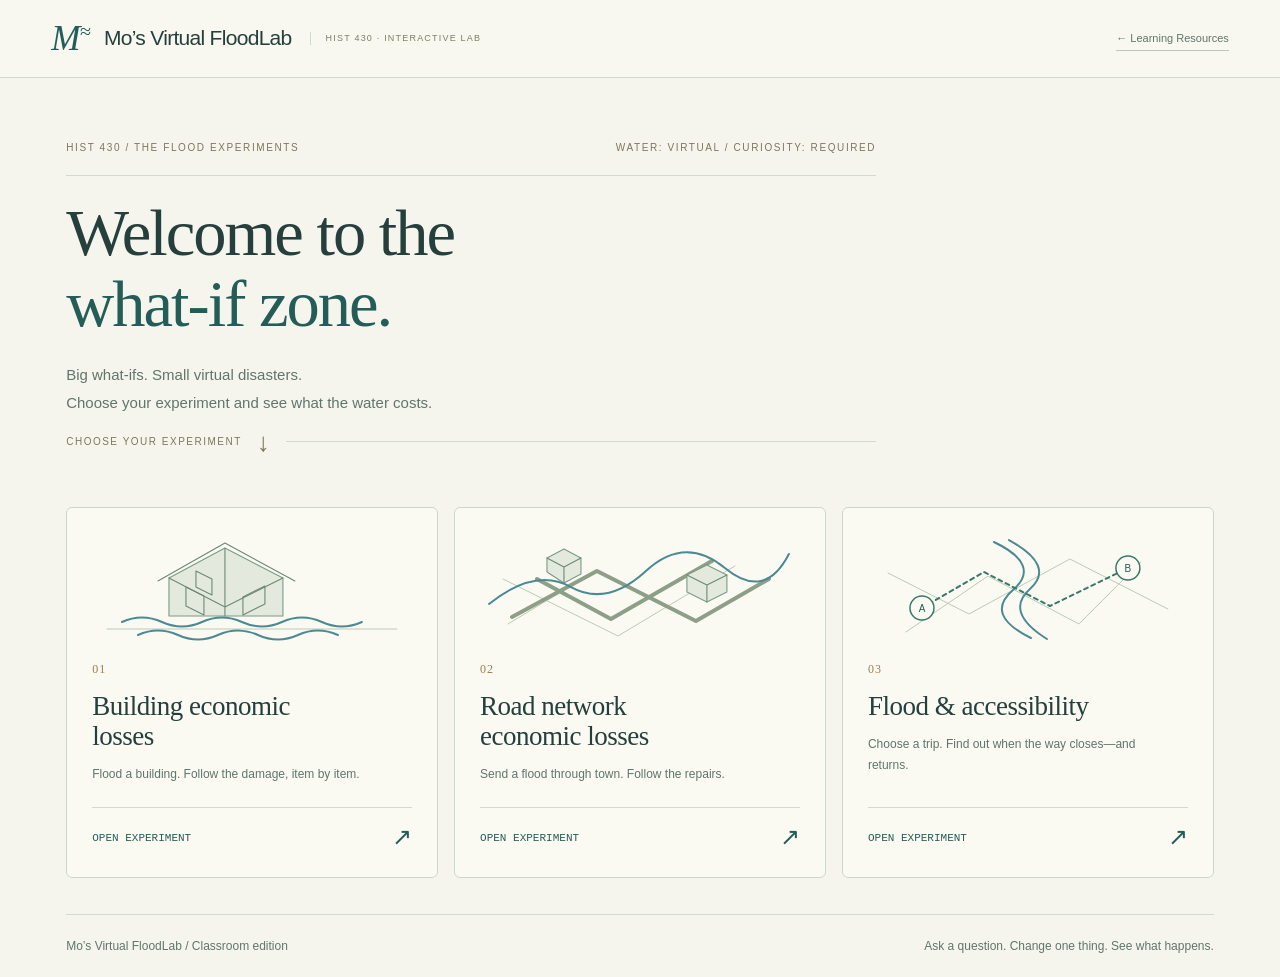
==== commit 334c375b: "Refine homepage and align HIST 430 with the NHESS visual style" ====
--- a/mos-virtual-floodlab/index.html
+++ b/mos-virtual-floodlab/index.html
@@ -1,30 +1,33 @@
 <!doctype html>
 <html lang="en">
 <head>
-  <meta charset="utf-8"><meta name="viewport" content="width=device-width, initial-scale=1">
+  <meta charset="utf-8">
+  <meta http-equiv="Content-Security-Policy" content="default-src 'self'; script-src 'self' 'sha256-xAtMlUiJe37621sVZN7FuCORWiODFlAt4m+/AXDdLiQ='; style-src 'self' 'unsafe-inline' https://fonts.googleapis.com; font-src 'self' https://fonts.gstatic.com; img-src 'self' data: blob: https://tile.openstreetmap.org; connect-src 'self'; worker-src 'self'; object-src 'none'; base-uri 'none'; form-action 'none'; frame-src 'none'">
+  <meta name="referrer" content="strict-origin-when-cross-origin"><meta name="viewport" content="width=device-width, initial-scale=1">
   <meta name="description" content="Welcome to Mo’s Virtual FloodLab. Choose an experiment and explore how flooding turns into economic losses, one what-if at a time.">
   <meta name="theme-color" content="#101e27"><title>Mo’s Virtual FloodLab</title>
   <link rel="icon" href="data:image/svg+xml,%3Csvg xmlns='http://www.w3.org/2000/svg' viewBox='0 0 64 64'%3E%3Crect width='64' height='64' rx='16' fill='%23101e27'/%3E%3Ctext x='12' y='46' fill='%23b1f4ce' font-size='43' font-family='sans-serif'%3EM%3C/text%3E%3C/svg%3E">
-  <link rel="stylesheet" href="./style.css">
-  <link rel="stylesheet" href="./road.css">
+  <link rel="stylesheet" href="./style.css?v=visual-1">
+  <link rel="stylesheet" href="./road.css?v=visual-1">
   <link rel="stylesheet" href="./vendor/leaflet/leaflet.css">
-  <link rel="stylesheet" href="./access.css">
-  <link rel="stylesheet" href="./disclaimer.css?v=1.6.0">
+  <link rel="stylesheet" href="./access.css?v=visual-1">
+  <link rel="stylesheet" href="./disclaimer.css?v=visual-1">
   <script type="importmap">{"imports":{"three":"./vendor/three.module.js","three/addons/controls/OrbitControls.js":"./vendor/OrbitControls.js"}}</script>
+  <link rel="stylesheet" href="./refinement.css?v=1">
 </head>
 <body data-module="home">
-  <header class="topbar"><a class="brand" href="#home" aria-label="Mo’s Virtual FloodLab home"><span class="brand-mark">M<span>≈</span></span><span class="brand-name">Mo’s <span>Virtual FloodLab</span></span><span class="edition">A PLACE FOR WHAT-IFS</span></a><div class="top-actions" hidden><button id="lesson-open" class="text-button">Guided experiments <span>↗</span></button><button id="about-open" class="icon-button" aria-label="About the model">?</button></div></header>
+  <header class="topbar"><a class="brand" href="#home" aria-label="Mo’s Virtual FloodLab home"><span class="brand-mark">M<span>≈</span></span><span class="brand-name">Mo’s <span>Virtual FloodLab</span></span><span class="edition">HIST 430 · INTERACTIVE LAB</span></a><a class="resources-back" href="../#classes">← Learning Resources</a><div class="top-actions" hidden><button id="lesson-open" class="text-button">Guided experiments <span>↗</span></button><button id="about-open" class="icon-button" aria-label="About the model">?</button></div></header>
   <main>
     <section id="lab-welcome" class="lab-welcome" aria-labelledby="welcome-title">
-      <div class="welcome-meta"><span>MO’S VIRTUAL FLOODLAB</span><span>WATER: VIRTUAL / CURIOSITY: REQUIRED</span></div>
+      <div class="welcome-meta"><span>HIST 430 / THE FLOOD EXPERIMENTS</span><span>WATER: VIRTUAL / CURIOSITY: REQUIRED</span></div>
       <h1 id="welcome-title">Welcome to the<br><em>what-if zone.</em></h1>
       <p>Big what-ifs. Small virtual disasters.<br>Choose your experiment and see what the water costs.</p>
       <div class="choose-prompt"><span>CHOOSE YOUR EXPERIMENT</span><span aria-hidden="true">↓</span></div>
     </section>
     <nav class="module-tabs" aria-label="Choose your experiment">
-      <a id="building-module-link" class="module-tab" href="#buildings"><span class="module-number">01</span><span class="module-copy"><strong>Building economic losses</strong><span>Flood a building. Follow the damage, item by item.</span></span><span class="module-status">OPEN EXPERIMENT <span aria-hidden="true">↗</span></span></a>
-      <a id="road-module-link" class="module-tab road-tab" href="#roads"><span class="module-number">02</span><span class="module-copy"><strong>Road network economic losses</strong><span>Send a flood through town. Follow the repairs.</span></span><span class="module-status">OPEN EXPERIMENT <span aria-hidden="true">↗</span></span></a>
-      <a id="access-module-link" class="module-tab" href="#accessibility"><span class="module-number">03</span><span class="module-copy"><strong>Flood &amp; accessibility</strong><span>Choose a trip. Find out when the way closes—and returns.</span></span><span class="module-status">OPEN EXPERIMENT <span aria-hidden="true">↗</span></span></a>
+      <a id="building-module-link" class="module-tab" href="#buildings"><svg class="experiment-art" viewBox="0 0 320 120" aria-hidden="true"><path class="art-land" d="M15 98H305"/><path class="art-building" d="M77 85V47L133 17l58 30v38Z"/><path class="art-roof" d="m66 50 67-38 70 38M133 17v68M77 47l56 29 58-29"/><path class="art-detail" d="M94 56v19l18 9V65ZM151 66v18l22-11V55ZM120 48v16l-16-8V40Z"/><path class="art-water" d="M30 91q20-9 40 0t40 0t40 0t40 0t40 0t40 0M46 104q20-9 40 0t40 0t40 0t40 0t40 0"/></svg><span class="module-number">01</span><span class="module-copy"><strong>Building economic losses</strong><span>Flood a building. Follow the damage, item by item.</span></span><span class="module-status">OPEN EXPERIMENT <span aria-hidden="true">↗</span></span></a>
+      <a id="road-module-link" class="module-tab road-tab" href="#roads"><svg class="experiment-art" viewBox="0 0 320 120" aria-hidden="true"><path class="art-land" d="m28 93 88-53 100 49 78-45M23 48l115 57 117-70"/><path class="art-road" d="m32 86 85-46 99 50 73-42M57 48l74 40 101-58"/><path class="art-building" d="M67 41V27l17-9 17 9v16l-17 9ZM207 61V44l20-10 20 10v17l-20 10Z"/><path class="art-detail" d="m67 27 17 9 17-9M84 36v16m123-8 20 10 20-10m-20 10v17"/><path class="art-water" d="M9 73q46-37 82-17t75-16 79-3 64-14"/></svg><span class="module-number">02</span><span class="module-copy"><strong>Road network economic losses</strong><span>Send a flood through town. Follow the repairs.</span></span><span class="module-status">OPEN EXPERIMENT <span aria-hidden="true">↗</span></span></a>
+      <a id="access-module-link" class="module-tab" href="#accessibility"><svg class="experiment-art" viewBox="0 0 320 120" aria-hidden="true"><path class="art-land" d="m20 42 81 41 101-55 98 50M38 101l82-56 91 48 62-62"/><path class="art-water" d="M126 11q48 23 19 48t18 48M141 9q47 26 21 49t17 50"/><path class="art-route" d="m54 77 62-36 66 34 78-38"/><circle class="art-pin" cx="54" cy="77" r="12"/><circle class="art-pin" cx="260" cy="37" r="12"/><text x="54" y="81" text-anchor="middle">A</text><text x="260" y="41" text-anchor="middle">B</text></svg><span class="module-number">03</span><span class="module-copy"><strong>Flood &amp; accessibility</strong><span>Choose a trip. Find out when the way closes—and returns.</span></span><span class="module-status">OPEN EXPERIMENT <span aria-hidden="true">↗</span></span></a>
     </nav>
     <section id="building-module" class="module-content" aria-label="Building economic losses" hidden>
     <section class="intro"><div><div class="eyebrow">EXPERIMENT 01 / BUILDING ECONOMIC LOSSES</div><h1>Every inch has a cost.</h1><p>Raise the water. Look inside. Find out what adds up.</p></div><div class="model-note"><span class="note-dot"></span> A learning model<span>Made-up values. Real connections.</span></div></section>
@@ -45,7 +48,7 @@
     <footer><span>Built for curiosity, not prediction.</span><span>Archetypes informed by <a href="https://www.mdpi.com/2073-4441/12/8/2277" target="_blank" rel="noopener">Nofal &amp; van de Lindt (2020) ↗</a><button id="assumptions">Model assumptions</button></span></footer>
     </section>
     <section id="road-module" class="module-content road-module" aria-labelledby="road-title" hidden>
-      <div class="road-intro"><div><span class="eyebrow">EXPERIMENT 02 / ROAD ECONOMIC LOSSES</span><h1 id="road-title">The water leaves.<br>The work remains.</h1><p>Choose a flood. Explore the red roads. Watch the town recover.</p></div><div class="road-intro-guide"><button id="road-guide-start" aria-haspopup="dialog">Guided experiment <span>↗</span></button><span>6 short steps · flood, inspect, repair</span></div></div>
+      <div class="road-intro"><div><span class="eyebrow">EXPERIMENT 02 / ROAD ECONOMIC LOSSES</span><h1 id="road-title">The water leaves. <br>The work remains.</h1><p>Choose a flood. Explore the red roads. Watch the town recover.</p></div><div class="road-intro-guide"><button id="road-guide-start" aria-haspopup="dialog">Guided experiment <span>↗</span></button><span>6 short steps · flood, inspect, repair</span></div></div>
       <div id="road-lab"></div>
     </section>
     <section id="access-module" class="module-content" aria-labelledby="access-title" hidden><div class="access-intro"><div><span class="eyebrow">EXPERIMENT 03 / FLOOD &amp; ACCESSIBILITY</span><h1 id="access-title">Is there still a way through?</h1><p>Two points. Real streets. A route that changes with the flood.</p></div><div><strong>6 inches changes the trip.</strong>Roads close at 6 in of water.<br>Watch detours, isolation and reconnection.</div></div><div id="access-lab"></div></section>
@@ -55,6 +58,6 @@
   <dialog id="lesson" aria-labelledby="lesson-title"><div class="dialog-header"><span class="eyebrow">GUIDED EXPERIMENT <span id="lesson-counter">01 / 04</span></span><button class="close-dialog" aria-label="Close experiment">×</button></div><div class="lesson-number" id="lesson-number">01</div><h2 id="lesson-title"></h2><p id="lesson-text"></p><ol id="lesson-steps"></ol><div class="lesson-takeaway"><strong>What to notice</strong><p id="lesson-takeaway"></p></div><div class="lesson-actions"><button id="lesson-apply" class="primary-button">Set up this experiment ↗</button><button id="lesson-next" class="small-button">Next experiment →</button></div></dialog>
   <noscript>This tutorial needs JavaScript to display the building and calculate damage.</noscript>
   <script src="./vendor/leaflet/leaflet.js"></script>
-  <script type="module" src="./src/app.js?v=1.6.0"></script>
+  <script type="module" src="./src/app.js?v=20260926-visual"></script>
 </body>
 </html>
--- a/mos-virtual-floodlab/style.css
+++ b/mos-virtual-floodlab/style.css
@@ -1,5 +1,5 @@
 @charset "UTF-8";
-:root{color-scheme:dark;--bg:#0e1b24;--panel:#15252f;--panel2:#1c303b;--line:#2d414c;--text:#edf2ef;--muted:#a1b2ba;--mint:#b4f5d0;--orange:#f7b07f;--red:#ff7778;--cyan:#72cedf;font-family:Inter,"Segoe UI",Arial,sans-serif;font-synthesis:none}*{box-sizing:border-box}body{margin:0;background:var(--bg);color:var(--text);font-size:15px;line-height:1.5}button,input,select{font:inherit}button,a,input,select{-webkit-tap-highlight-color:transparent}button{cursor:pointer}button:disabled{cursor:default;opacity:.5}button:focus-visible,a:focus-visible,input:focus-visible,select:focus-visible,summary:focus-visible{outline:2px solid var(--mint);outline-offset:4px}button{color:inherit}a{color:inherit}button{border:0}button:hover{filter:brightness(1.13)}button[hidden],[hidden]{display:none!important}.topbar{height:80px;padding:0 4%;border-bottom:1px solid var(--line);display:flex;align-items:center;justify-content:space-between;gap:20px}.brand{display:flex;gap:7px;align-items:center;font-size:22px;font-weight:750;text-decoration:none;letter-spacing:-.8px}.brand-mark{font-family:Georgia,serif;font-style:italic;color:var(--mint);font-size:39px;margin-right:7px;line-height:1}.brand-mark span{font-size:20px;vertical-align:top}.brand-light{font-weight:350;margin-left:-6px}.edition{font-size:10px;font-weight:500;letter-spacing:1.8px;color:var(--muted);margin-left:18px;padding-left:20px;border-left:1px solid var(--line)}.top-actions{display:flex;gap:24px;align-items:center}.text-button{background:none;padding:0;color:var(--mint);font-size:13px}.text-button span{margin-left:12px}.icon-button{background:var(--panel2);border:1px solid var(--line);height:31px;width:31px;border-radius:50%}main{max-width:1700px;margin:auto;padding:32px 4% 0}.intro{display:flex;align-items:center;justify-content:space-between;margin-bottom:27px;gap:20px}.eyebrow{font-size:10px;font-weight:600;letter-spacing:1.7px;color:var(--mint)}h1{font-size:clamp(28px,3vw,44px);line-height:1.12;letter-spacing:-1.7px;margin:9px 0 9px;font-weight:520}p{margin:0;color:var(--muted)}.intro p{font-size:15px}.model-note{font-size:12px;color:var(--text)}.model-note>span:last-child{display:block;color:var(--muted);margin-top:4px}.note-dot,.live-dot{display:inline-block;width:6px;height:6px;background:var(--mint);border-radius:50%;margin-right:6px}.archetypes{display:grid;grid-template-columns:repeat(3,1fr);gap:12px;margin-bottom:24px}.archetype{position:relative;background:var(--panel);border:1px solid var(--line);border-radius:9px;text-align:left;padding:17px 20px;display:grid;grid-template-columns:1fr;transition:background .2s,border-color .2s}.archetype.active{border-color:var(--mint);background:#20372f}.archetype-code{font-size:10px;letter-spacing:1.4px;color:var(--muted);margin-bottom:5px}.archetype.active .archetype-code{color:var(--mint)}.archetype-name{font-size:16px;font-weight:560}.archetype-desc{font-size:12px;color:var(--muted);margin-top:3px}.archetype-arrow{position:absolute;right:18px;top:17px;font-size:22px;color:var(--muted)}.archetype.active .archetype-arrow{color:var(--mint)}.workspace{display:grid;grid-template-columns:minmax(0,1fr) 370px;gap:23px;align-items:start}.scene-section{min-width:0}.scene-toolbar{display:flex;justify-content:space-between;align-items:center;background:var(--panel);border:1px solid var(--line);border-bottom:0;padding:12px 16px;border-radius:10px 10px 0 0;gap:10px}.scene-label{font-size:10px;letter-spacing:1px;color:#c4d0d6;white-space:nowrap}.view-controls{display:flex;gap:5px;align-items:center}.view-controls button,.view-controls select{font-size:11px;border:1px solid var(--line);background:#1d303a;border-radius:4px;padding:5px 8px;min-height:29px}.view-controls button[aria-pressed=true]{color:var(--mint);border-color:#5b796a}.view-controls select{max-width:105px;color:var(--text)}#scene{height:510px;position:relative;overflow:hidden;background:#243b45;border:1px solid var(--line);border-top:0}#scene canvas{display:block;width:100%;height:100%;touch-action:none}#loading{position:absolute;inset:0;display:grid;place-content:center;font-size:16px;color:var(--mint)}.scene-water-label{position:absolute;left:20px;top:17px;pointer-events:none;display:flex;flex-direction:column;z-index:2;text-shadow:0 1px 10px #132932}.scene-water-label>span:first-child{font-size:9px;letter-spacing:1.4px;color:#c2d9df}.scene-water-label strong{font-size:36px;font-weight:500;letter-spacing:-1px;line-height:1.3}.scene-water-label small{font-size:18px;font-weight:400;color:#adcbd5}.scene-water-label>span:last-child{font-size:11px;color:#c2d9df}.scene-hint{position:absolute;bottom:15px;left:18px;font-size:10px;color:#d0e0e4;pointer-events:none}.scene-hint span{margin:0 7px;color:#86a9b6}.compass{position:absolute;right:22px;top:21px;font-size:10px;text-align:center;color:#a2c1cb;pointer-events:none}.compass span{font-size:25px}.scene-key{position:absolute;right:18px;bottom:15px;display:flex;gap:12px;font-size:10px;color:#d4e3e7;pointer-events:none}.scene-key span{display:flex;gap:5px;align-items:center}.scene-key i{width:7px;height:7px;border-radius:2px}.water-key{background:var(--cyan)}.damage-key{background:var(--red)}.hover-tip{position:absolute;z-index:3;pointer-events:none;background:#0f1c26ef;backdrop-filter:blur(10px);padding:10px 14px;border:1px solid #65828d;border-radius:6px;box-shadow:0 8px 20px #0003;max-width:230px;font-size:12px}.hover-tip b{display:block;font-weight:550;margin-bottom:3px}.hover-tip span{color:var(--red)}.damage-toast{position:absolute;left:50%;bottom:47px;transform:translate(-50%,10px);opacity:0;background:#14222bef;box-shadow:0 4px 30px #0003;padding:10px 16px;border-radius:6px;border:1px solid #64757b;color:var(--text);font-size:12px;transition:opacity .2s,transform .2s;pointer-events:none;text-align:center;max-width:85%;width:max-content}.damage-toast.visible{opacity:1;transform:translate(-50%,0)}.water-controls{padding:20px;background:var(--panel);border:1px solid var(--line);border-top:0;border-radius:0 0 10px 10px}.water-control-heading{display:flex;align-items:center;gap:12px}.water-control-heading>div:first-child{flex:1}.water-control-heading label{display:block;font-size:16px;margin-top:4px}.water-control-heading label small{font-size:11px;color:var(--muted);margin-left:5px}.depth-number{display:flex;align-items:baseline;border-bottom:1px solid #678579;padding:3px 0}.depth-number input{background:none;border:0;color:var(--mint);width:65px;font-size:24px;font-variant-numeric:tabular-nums;text-align:right;appearance:textfield;outline-offset:0}.depth-number input::-webkit-inner-spin-button{appearance:none}.depth-number span{color:var(--mint);margin-left:6px;font-size:13px}.play-button{background:var(--mint);color:#10251b;font-size:12px;padding:10px 12px;border-radius:5px;margin-left:6px;min-width:108px}#depth{width:100%;accent-color:var(--mint);cursor:pointer;margin:21px 0 8px;height:6px}.slider-labels{display:flex;justify-content:space-between;color:var(--muted);font-size:10px}.slider-labels span:nth-child(2){color:var(--mint)}.presets{display:flex;flex-wrap:wrap;align-items:center;gap:6px;margin-top:21px}.presets>span{color:var(--muted);font-size:11px;margin-right:7px}.presets button{background:#223540;border:1px solid var(--line);border-radius:5px;padding:5px 9px;font-size:11px}.presets button.active{background:#304b40;color:var(--mint);border-color:#6d9d83}.inspector{margin-top:19px;background:var(--panel);padding:21px;border:1px solid var(--line);border-radius:10px}.inspector-top{display:flex;align-items:center;justify-content:space-between;gap:12px}.inspector h2{font-size:20px;letter-spacing:-.4px;margin:6px 0 0;font-weight:500}.state-pill{font-size:10px;border-radius:4px;padding:5px 8px;background:#423434;color:#ffafae;white-space:nowrap}.state-pill.dry{background:#233d35;color:var(--mint)}.equation{display:grid;grid-template-columns:1fr auto 1fr auto 1.1fr;gap:15px;align-items:center;margin-top:22px}.equation>div{display:flex;flex-direction:column;gap:3px}.equation span{font-size:10px;color:var(--muted)}.equation strong{font-size:24px;font-weight:450;font-variant-numeric:tabular-nums}.equation .operator{font-size:22px;color:#6a838f}.equation .item-loss-wrap strong{color:var(--red)}.inspector-bottom{border-top:1px solid var(--line);padding-top:15px;margin-top:18px;display:flex;align-items:center;gap:14px}.inspector-bottom p{font-size:12px;flex:1}.small-button{background:#263c43;border:1px solid #426056;border-radius:4px;color:var(--mint);font-size:11px;padding:8px 12px;white-space:nowrap}.savings{font-size:12px;color:var(--mint);margin-top:12px}.loss-panel{background:var(--panel);border:1px solid var(--line);border-radius:10px;padding:23px;min-width:0}.panel-heading h2{font-size:25px;letter-spacing:-.8px;margin:7px 0 6px;font-weight:500}.panel-heading p{font-size:12px}.total-line{margin:24px 0 18px;display:flex;justify-content:space-between;align-items:center;gap:10px}.total-line>div{display:flex;flex-direction:column;gap:6px}.total-line>div>span{font-size:11px;color:var(--muted)}.total-line strong{font-size:38px;font-weight:450;letter-spacing:-1.3px;font-variant-numeric:tabular-nums}.total-line>span{font-size:11px;color:var(--muted);max-width:62px;text-align:right}.loss-splits{display:grid;grid-template-columns:1fr 1fr;border-top:1px solid var(--line);border-bottom:1px solid var(--line);padding:16px 0}.loss-stat{text-align:left;padding:0;background:transparent;display:flex;flex-direction:column;gap:4px}.loss-stat+button{padding-left:16px;border-left:1px solid var(--line)}.loss-stat>span{font-size:11px;color:var(--muted);display:flex;align-items:center;gap:6px}.loss-stat i{width:6px;height:6px;border-radius:50%;background:var(--mint)}.building-stat i{background:var(--orange)}.loss-stat strong{font-size:22px;letter-spacing:-.6px;font-weight:500;font-variant-numeric:tabular-nums}.contents-stat strong{color:var(--mint)}.building-stat strong{color:var(--orange)}.loss-stat small{font-size:10px;color:var(--muted)}.chart-heading{display:flex;justify-content:space-between;margin:22px 0 5px;font-size:12px}.chart-heading button{font-size:10px}#chart-container{position:relative}#damage-chart{display:block;width:100%;height:185px;overflow:visible}#damage-chart text{font-family:inherit;fill:var(--muted);font-size:10px}#chart-tooltip{position:absolute;top:25px;right:10px;background:#0c1721f5;pointer-events:none;padding:9px 12px;border:1px solid #4f6a76;border-radius:4px;font-size:11px;white-space:pre-line;box-shadow:0 4px 20px #0003}.chart-foot{display:flex;gap:13px;font-size:9px;color:var(--muted);align-items:center;margin:2px 0 23px;flex-wrap:wrap}.chart-foot>span{display:flex;gap:5px;align-items:center}.chart-foot span:last-child{margin-left:auto}.chart-foot i{width:12px;height:2px}.contents-line{background:var(--mint)}.building-line{background:var(--orange)}.receipt-tabs{display:flex;border-bottom:1px solid var(--line);gap:20px}.receipt-tabs button{background:none;color:var(--muted);padding:0 0 11px;font-size:12px;position:relative}.receipt-tabs button[aria-selected=true]{color:var(--text)}.receipt-tabs button[aria-selected=true]:after{position:absolute;content:'';bottom:-1px;left:0;right:0;height:2px;background:var(--mint)}.receipt-tabs span{font-size:10px;margin-left:3px;background:#293e48;padding:1px 5px;border-radius:4px}.receipt-head{display:flex;justify-content:space-between;font-size:8px;letter-spacing:1px;color:#92a6af;margin:17px 0 4px}.receipt-row{width:100%;background:none;border-bottom:1px solid #2b3d46;padding:11px 0;display:grid;grid-template-columns:minmax(0,1fr) auto;gap:3px 8px;text-align:left;position:relative}.receipt-row.active{background:#243a40;margin-left:-9px;padding-left:9px;padding-right:9px;width:calc(100% + 18px);border-radius:4px;border-bottom-color:transparent}.receipt-name{font-size:11px;white-space:normal}.receipt-row .receipt-value{color:var(--muted);font-size:10px}.receipt-row .receipt-cost{font-size:12px;grid-column:2;grid-row:1;font-variant-numeric:tabular-nums;text-align:right}.receipt-row .receipt-fraction{grid-column:2;grid-row:2;text-align:right;font-size:9px;color:var(--red);font-variant-numeric:tabular-nums}.receipt-row.is-dry .receipt-fraction{color:var(--muted)}.receipt-meter{grid-column:1 / -1;height:2px;background:#273b44;margin-top:4px}.receipt-meter span{height:100%;background:var(--red);display:block}.receipt-total{display:flex;justify-content:space-between;margin-top:18px;font-size:12px}.receipt-total strong{color:var(--mint);font-weight:500}.receipt-note{font-size:10px;color:var(--muted);margin-top:15px;border-top:1px solid var(--line);padding-top:14px}footer{display:flex;justify-content:space-between;gap:20px;padding:28px 0 23px;color:var(--muted);font-size:10px}footer>span:last-child{display:flex;gap:7px;flex-wrap:wrap}footer a{color:#c3d2d6;text-decoration:none}footer button{background:none;color:var(--muted);font-size:10px;margin-left:8px;padding:0;text-decoration:underline}dialog{background:var(--panel);color:var(--text);border:1px solid #48605d;border-radius:12px;max-width:610px;width:calc(100% - 32px);padding:28px;box-shadow:0 25px 100px #0008}dialog::backdrop{background:#041015bd;backdrop-filter:blur(6px)}.dialog-header{display:flex;justify-content:space-between;align-items:center}.close-dialog{background:none;font-size:28px;color:var(--muted);line-height:1}dialog h2{font-size:30px;line-height:1.16;letter-spacing:-1px;font-weight:450;margin:22px 0 17px}dialog p,dialog dd{font-size:14px;line-height:1.7;color:var(--muted)}dialog dt{margin-top:18px;font-size:14px;color:var(--text)}dialog dd{margin:4px 0}dialog a{color:var(--mint);font-size:13px}.lesson-number{font-size:70px;line-height:1;margin:26px 0;color:var(--mint);font-weight:300;letter-spacing:-4px}.lesson-actions{display:flex;gap:15px;justify-content:space-between;margin-top:26px}.primary-button{background:var(--mint);color:#132a20;padding:12px 20px;border-radius:5px;font-size:13px}#scene:fullscreen{height:100vh;border:0}.lesson-chip{display:block}.fatal{padding:35px;text-align:center}.fatal p{margin:12px 0}
+:root{color-scheme:light;--bg:#f8f8f1;--panel:#f8f8f1;--panel2:#f8f8f1;--line:#eaf0e6;--text:#243f3c;--muted:#49685e;--mint:#245d58;--orange:#aa4946;--red:#aa4946;--cyan:#2c7180;font-family:Inter,"Segoe UI",Arial,sans-serif;font-synthesis:none}*{box-sizing:border-box}body{margin:0;background:var(--bg);color:var(--text);font-size:15px;line-height:1.5}button,input,select{font:inherit}button,a,input,select{-webkit-tap-highlight-color:transparent}button{cursor:pointer}button:disabled{cursor:default;opacity:.5}button:focus-visible,a:focus-visible,input:focus-visible,select:focus-visible,summary:focus-visible{outline:2px solid var(--mint);outline-offset:4px}button{color:inherit}a{color:inherit}button{border:0}button:hover{filter:brightness(1.13)}button[hidden],[hidden]{display:none!important}.topbar{height:80px;padding:0 4%;border-bottom:1px solid var(--line);display:flex;align-items:center;justify-content:space-between;gap:20px}.brand{display:flex;gap:7px;align-items:center;font-size:22px;font-weight:750;text-decoration:none;letter-spacing:-.8px}.brand-mark{font-family:Georgia,serif;font-style:italic;color:var(--mint);font-size:39px;margin-right:7px;line-height:1}.brand-mark span{font-size:20px;vertical-align:top}.brand-light{font-weight:350;margin-left:-6px}.edition{font-size:10px;font-weight:500;letter-spacing:1.8px;color:var(--muted);margin-left:18px;padding-left:20px;border-left:1px solid var(--line)}.top-actions{display:flex;gap:24px;align-items:center}.text-button{background:none;padding:0;color:var(--mint);font-size:13px}.text-button span{margin-left:12px}.icon-button{background:var(--panel2);border:1px solid var(--line);height:31px;width:31px;border-radius:50%}main{max-width:1700px;margin:auto;padding:32px 4% 0}.intro{display:flex;align-items:center;justify-content:space-between;margin-bottom:27px;gap:20px}.eyebrow{font-size:10px;font-weight:600;letter-spacing:1.7px;color:var(--mint)}h1{font-size:clamp(28px,3vw,44px);line-height:1.12;letter-spacing:-1.7px;margin:9px 0 9px;font-weight:520}p{margin:0;color:var(--muted)}.intro p{font-size:15px}.model-note{font-size:12px;color:var(--text)}.model-note>span:last-child{display:block;color:var(--muted);margin-top:4px}.note-dot,.live-dot{display:inline-block;width:6px;height:6px;background:var(--mint);border-radius:50%;margin-right:6px}.archetypes{display:grid;grid-template-columns:repeat(3,1fr);gap:12px;margin-bottom:24px}.archetype{position:relative;background:var(--panel);border:1px solid var(--line);border-radius:9px;text-align:left;padding:17px 20px;display:grid;grid-template-columns:1fr;transition:background .2s,border-color .2s}.archetype.active{border-color:var(--mint);background:#f8f8f1}.archetype-code{font-size:10px;letter-spacing:1.4px;color:var(--muted);margin-bottom:5px}.archetype.active .archetype-code{color:var(--mint)}.archetype-name{font-size:16px;font-weight:560}.archetype-desc{font-size:12px;color:var(--muted);margin-top:3px}.archetype-arrow{position:absolute;right:18px;top:17px;font-size:22px;color:var(--muted)}.archetype.active .archetype-arrow{color:var(--mint)}.workspace{display:grid;grid-template-columns:minmax(0,1fr) 370px;gap:23px;align-items:start}.scene-section{min-width:0}.scene-toolbar{display:flex;justify-content:space-between;align-items:center;background:var(--panel);border:1px solid var(--line);border-bottom:0;padding:12px 16px;border-radius:10px 10px 0 0;gap:10px}.scene-label{font-size:10px;letter-spacing:1px;color:#49685e;white-space:nowrap}.view-controls{display:flex;gap:5px;align-items:center}.view-controls button,.view-controls select{font-size:11px;border:1px solid var(--line);background:#f8f8f1;border-radius:4px;padding:5px 8px;min-height:29px}.view-controls button[aria-pressed=true]{color:var(--mint);border-color:#c7d5c9}.view-controls select{max-width:105px;color:var(--text)}#scene{height:510px;position:relative;overflow:hidden;background:#eaf0e6;border:1px solid var(--line);border-top:0}#scene canvas{display:block;width:100%;height:100%;touch-action:none}#loading{position:absolute;inset:0;display:grid;place-content:center;font-size:16px;color:var(--mint)}.scene-water-label{position:absolute;left:20px;top:17px;pointer-events:none;display:flex;flex-direction:column;z-index:2;text-shadow:0 1px 10px #f8f8f1}.scene-water-label>span:first-child{font-size:9px;letter-spacing:1.4px;color:#49685e}.scene-water-label strong{font-size:36px;font-weight:500;letter-spacing:-1px;line-height:1.3}.scene-water-label small{font-size:18px;font-weight:400;color:#49685e}.scene-water-label>span:last-child{font-size:11px;color:#49685e}.scene-hint{position:absolute;bottom:15px;left:18px;font-size:10px;color:#243f3c;pointer-events:none}.scene-hint span{margin:0 7px;color:#49685e}.compass{position:absolute;right:22px;top:21px;font-size:10px;text-align:center;color:#49685e;pointer-events:none}.compass span{font-size:25px}.scene-key{position:absolute;right:18px;bottom:15px;display:flex;gap:12px;font-size:10px;color:#243f3c;pointer-events:none}.scene-key span{display:flex;gap:5px;align-items:center}.scene-key i{width:7px;height:7px;border-radius:2px}.water-key{background:var(--cyan)}.damage-key{background:var(--red)}.hover-tip{position:absolute;z-index:3;pointer-events:none;background:#f8f8f1ef;backdrop-filter:blur(10px);padding:10px 14px;border:1px solid #c7d5c9;border-radius:6px;box-shadow:0 8px 20px #f8f8f133;max-width:230px;font-size:12px}.hover-tip b{display:block;font-weight:550;margin-bottom:3px}.hover-tip span{color:var(--red)}.damage-toast{position:absolute;left:50%;bottom:47px;transform:translate(-50%,10px);opacity:0;background:#f8f8f1ef;box-shadow:0 4px 30px #f8f8f133;padding:10px 16px;border-radius:6px;border:1px solid #c7d5c9;color:var(--text);font-size:12px;transition:opacity .2s,transform .2s;pointer-events:none;text-align:center;max-width:85%;width:max-content}.damage-toast.visible{opacity:1;transform:translate(-50%,0)}.water-controls{padding:20px;background:var(--panel);border:1px solid var(--line);border-top:0;border-radius:0 0 10px 10px}.water-control-heading{display:flex;align-items:center;gap:12px}.water-control-heading>div:first-child{flex:1}.water-control-heading label{display:block;font-size:16px;margin-top:4px}.water-control-heading label small{font-size:11px;color:var(--muted);margin-left:5px}.depth-number{display:flex;align-items:baseline;border-bottom:1px solid #c7d5c9;padding:3px 0}.depth-number input{background:none;border:0;color:var(--mint);width:65px;font-size:24px;font-variant-numeric:tabular-nums;text-align:right;appearance:textfield;outline-offset:0}.depth-number input::-webkit-inner-spin-button{appearance:none}.depth-number span{color:var(--mint);margin-left:6px;font-size:13px}.play-button{background:var(--mint);color:#f8f8f1;font-size:12px;padding:10px 12px;border-radius:5px;margin-left:6px;min-width:108px}#depth{width:100%;accent-color:var(--mint);cursor:pointer;margin:21px 0 8px;height:6px}.slider-labels{display:flex;justify-content:space-between;color:var(--muted);font-size:10px}.slider-labels span:nth-child(2){color:var(--mint)}.presets{display:flex;flex-wrap:wrap;align-items:center;gap:6px;margin-top:21px}.presets>span{color:var(--muted);font-size:11px;margin-right:7px}.presets button{background:#eaf0e6;border:1px solid var(--line);border-radius:5px;padding:5px 9px;font-size:11px}.presets button.active{background:#eaf0e6;color:var(--mint);border-color:#c7d5c9}.inspector{margin-top:19px;background:var(--panel);padding:21px;border:1px solid var(--line);border-radius:10px}.inspector-top{display:flex;align-items:center;justify-content:space-between;gap:12px}.inspector h2{font-size:20px;letter-spacing:-.4px;margin:6px 0 0;font-weight:500}.state-pill{font-size:10px;border-radius:4px;padding:5px 8px;background:#eaf0e6;color:#aa4946;white-space:nowrap}.state-pill.dry{background:#f8f8f1;color:var(--mint)}.equation{display:grid;grid-template-columns:1fr auto 1fr auto 1.1fr;gap:15px;align-items:center;margin-top:22px}.equation>div{display:flex;flex-direction:column;gap:3px}.equation span{font-size:10px;color:var(--muted)}.equation strong{font-size:24px;font-weight:450;font-variant-numeric:tabular-nums}.equation .operator{font-size:22px;color:#c7d5c9}.equation .item-loss-wrap strong{color:var(--red)}.inspector-bottom{border-top:1px solid var(--line);padding-top:15px;margin-top:18px;display:flex;align-items:center;gap:14px}.inspector-bottom p{font-size:12px;flex:1}.small-button{background:#eaf0e6;border:1px solid #eaf0e6;border-radius:4px;color:var(--mint);font-size:11px;padding:8px 12px;white-space:nowrap}.savings{font-size:12px;color:var(--mint);margin-top:12px}.loss-panel{background:var(--panel);border:1px solid var(--line);border-radius:10px;padding:23px;min-width:0}.panel-heading h2{font-size:25px;letter-spacing:-.8px;margin:7px 0 6px;font-weight:500}.panel-heading p{font-size:12px}.total-line{margin:24px 0 18px;display:flex;justify-content:space-between;align-items:center;gap:10px}.total-line>div{display:flex;flex-direction:column;gap:6px}.total-line>div>span{font-size:11px;color:var(--muted)}.total-line strong{font-size:38px;font-weight:450;letter-spacing:-1.3px;font-variant-numeric:tabular-nums}.total-line>span{font-size:11px;color:var(--muted);max-width:62px;text-align:right}.loss-splits{display:grid;grid-template-columns:1fr 1fr;border-top:1px solid var(--line);border-bottom:1px solid var(--line);padding:16px 0}.loss-stat{text-align:left;padding:0;background:transparent;display:flex;flex-direction:column;gap:4px}.loss-stat+button{padding-left:16px;border-left:1px solid var(--line)}.loss-stat>span{font-size:11px;color:var(--muted);display:flex;align-items:center;gap:6px}.loss-stat i{width:6px;height:6px;border-radius:50%;background:var(--mint)}.building-stat i{background:var(--orange)}.loss-stat strong{font-size:22px;letter-spacing:-.6px;font-weight:500;font-variant-numeric:tabular-nums}.contents-stat strong{color:var(--mint)}.building-stat strong{color:var(--orange)}.loss-stat small{font-size:10px;color:var(--muted)}.chart-heading{display:flex;justify-content:space-between;margin:22px 0 5px;font-size:12px}.chart-heading button{font-size:10px}#chart-container{position:relative}#damage-chart{display:block;width:100%;height:185px;overflow:visible}#damage-chart text{font-family:inherit;fill:var(--muted);font-size:10px}#chart-tooltip{position:absolute;top:25px;right:10px;background:#f8f8f1f5;pointer-events:none;padding:9px 12px;border:1px solid #c7d5c9;border-radius:4px;font-size:11px;white-space:pre-line;box-shadow:0 4px 20px #f8f8f133}.chart-foot{display:flex;gap:13px;font-size:9px;color:var(--muted);align-items:center;margin:2px 0 23px;flex-wrap:wrap}.chart-foot>span{display:flex;gap:5px;align-items:center}.chart-foot span:last-child{margin-left:auto}.chart-foot i{width:12px;height:2px}.contents-line{background:var(--mint)}.building-line{background:var(--orange)}.receipt-tabs{display:flex;border-bottom:1px solid var(--line);gap:20px}.receipt-tabs button{background:none;color:var(--muted);padding:0 0 11px;font-size:12px;position:relative}.receipt-tabs button[aria-selected=true]{color:var(--text)}.receipt-tabs button[aria-selected=true]:after{position:absolute;content:'';bottom:-1px;left:0;right:0;height:2px;background:var(--mint)}.receipt-tabs span{font-size:10px;margin-left:3px;background:#eaf0e6;padding:1px 5px;border-radius:4px}.receipt-head{display:flex;justify-content:space-between;font-size:8px;letter-spacing:1px;color:#49685e;margin:17px 0 4px}.receipt-row{width:100%;background:none;border-bottom:1px solid #eaf0e6;padding:11px 0;display:grid;grid-template-columns:minmax(0,1fr) auto;gap:3px 8px;text-align:left;position:relative}.receipt-row.active{background:#eaf0e6;margin-left:-9px;padding-left:9px;padding-right:9px;width:calc(100% + 18px);border-radius:4px;border-bottom-color:transparent}.receipt-name{font-size:11px;white-space:normal}.receipt-row .receipt-value{color:var(--muted);font-size:10px}.receipt-row .receipt-cost{font-size:12px;grid-column:2;grid-row:1;font-variant-numeric:tabular-nums;text-align:right}.receipt-row .receipt-fraction{grid-column:2;grid-row:2;text-align:right;font-size:9px;color:var(--red);font-variant-numeric:tabular-nums}.receipt-row.is-dry .receipt-fraction{color:var(--muted)}.receipt-meter{grid-column:1 / -1;height:2px;background:#eaf0e6;margin-top:4px}.receipt-meter span{height:100%;background:var(--red);display:block}.receipt-total{display:flex;justify-content:space-between;margin-top:18px;font-size:12px}.receipt-total strong{color:var(--mint);font-weight:500}.receipt-note{font-size:10px;color:var(--muted);margin-top:15px;border-top:1px solid var(--line);padding-top:14px}footer{display:flex;justify-content:space-between;gap:20px;padding:28px 0 23px;color:var(--muted);font-size:10px}footer>span:last-child{display:flex;gap:7px;flex-wrap:wrap}footer a{color:#49685e;text-decoration:none}footer button{background:none;color:var(--muted);font-size:10px;margin-left:8px;padding:0;text-decoration:underline}dialog{background:var(--panel);color:var(--text);border:1px solid #c7d5c9;border-radius:12px;max-width:610px;width:calc(100% - 32px);padding:28px;box-shadow:0 25px 100px #f8f8f188}dialog::backdrop{background:#f8f8f1bd;backdrop-filter:blur(6px)}.dialog-header{display:flex;justify-content:space-between;align-items:center}.close-dialog{background:none;font-size:28px;color:var(--muted);line-height:1}dialog h2{font-size:30px;line-height:1.16;letter-spacing:-1px;font-weight:450;margin:22px 0 17px}dialog p,dialog dd{font-size:14px;line-height:1.7;color:var(--muted)}dialog dt{margin-top:18px;font-size:14px;color:var(--text)}dialog dd{margin:4px 0}dialog a{color:var(--mint);font-size:13px}.lesson-number{font-size:70px;line-height:1;margin:26px 0;color:var(--mint);font-weight:300;letter-spacing:-4px}.lesson-actions{display:flex;gap:15px;justify-content:space-between;margin-top:26px}.primary-button{background:var(--mint);color:#f8f8f1;padding:12px 20px;border-radius:5px;font-size:13px}#scene:fullscreen{height:100vh;border:0}.lesson-chip{display:block}.fatal{padding:35px;text-align:center}.fatal p{margin:12px 0}
 @media(min-width:1550px){#scene{height:580px}.workspace{grid-template-columns:minmax(0,1fr) 400px}.receipt-name{font-size:12px}.receipt-row{padding-top:13px;padding-bottom:13px}}
 @media(max-width:1150px){.workspace{grid-template-columns:minmax(0,1fr) 330px;gap:17px}.loss-panel{padding:18px}main{padding-left:25px;padding-right:25px}.view-controls button,.view-controls select{font-size:10px;padding:5px}.scene-label{font-size:9px}#scene{height:450px}.scene-key{display:none}.equation{gap:10px}.equation strong{font-size:21px}.archetype{padding:15px}.archetype-name{font-size:14px}}
 @media(max-width:900px){.workspace{grid-template-columns:1fr}.loss-panel{display:block}.scene-section{max-width:100%}#scene{height:520px}.loss-panel{padding:23px}.loss-splits{max-width:100%}#damage-chart{height:230px}.model-note{display:none}.receipt-row{padding:12px 0}.receipt-name{font-size:14px}.receipt-head{font-size:10px}.receipt-value,.receipt-row .receipt-value{font-size:12px}.receipt-row .receipt-cost{font-size:15px}.receipt-row .receipt-fraction{font-size:12px}.chart-heading{font-size:15px}.chart-foot{font-size:11px}.total-line{margin-top:18px}.receipt-tabs button{font-size:15px}.total-line strong{font-size:40px}.edition{display:none}}
@@ -31,10 +31,10 @@
 #lab-workspace.is-expanded .expanded-tools{display:flex;flex:1;flex-wrap:wrap;align-items:center;gap:7px}
 #lab-workspace.is-expanded .expanded-tools button,#lab-workspace.is-expanded .expanded-tools select,#lab-workspace.is-expanded .view-controls button,#lab-workspace.is-expanded .view-controls select{min-height:36px;border:1px solid var(--line);border-radius:5px;background:var(--panel2);color:var(--text);padding:6px 10px;font-size:13px}
 #lab-workspace.is-expanded .expanded-tools select{max-width:230px}
-#lab-workspace.is-expanded .expanded-tools button[aria-expanded=true]{color:var(--mint);border-color:#699980;background:#294238}
+#lab-workspace.is-expanded .expanded-tools button[aria-expanded=true]{color:var(--mint);border-color:#c7d5c9;background:#eaf0e6}
 #lab-workspace.is-expanded #fullscreen{color:var(--mint);white-space:nowrap;min-width:66px}
 #lab-workspace.is-expanded #scene{grid-column:1;grid-row:2;height:100%;min-height:0;min-width:0;border:0}
-#lab-workspace.is-expanded .water-controls{grid-column:1 / -1;grid-row:3;z-index:20;border:0;border-top:1px solid #45605e;border-radius:0;padding:12px max(18px,env(safe-area-inset-right)) max(12px,env(safe-area-inset-bottom)) max(18px,env(safe-area-inset-left));box-shadow:0 -8px 30px #07151d40}
+#lab-workspace.is-expanded .water-controls{grid-column:1 / -1;grid-row:3;z-index:20;border:0;border-top:1px solid #c7d5c9;border-radius:0;padding:12px max(18px,env(safe-area-inset-right)) max(12px,env(safe-area-inset-bottom)) max(18px,env(safe-area-inset-left));box-shadow:0 -8px 30px #f8f8f140}
 #lab-workspace.is-expanded .water-control-heading .eyebrow{display:none}
 #lab-workspace.is-expanded .water-control-heading label{margin-top:0;font-size:16px}
 #lab-workspace.is-expanded .depth-number input{font-size:24px}
@@ -59,7 +59,7 @@
 #lab-workspace.is-expanded dialog{position:fixed;max-height:calc(100dvh - 32px);overflow:auto}
 @media(max-width:900px){
  #lab-workspace.is-expanded[data-panel]{grid-template-columns:minmax(0,1fr)}
- #lab-workspace.is-expanded[data-panel=loss] .loss-panel,#lab-workspace.is-expanded[data-panel=item] #inspector{grid-column:1;z-index:12;justify-self:end;width:min(380px,calc(100% - 24px));max-height:calc(100% - 16px);margin:8px;border:1px solid #48615f;border-radius:9px;box-shadow:0 12px 35px #07121bb3}
+ #lab-workspace.is-expanded[data-panel=loss] .loss-panel,#lab-workspace.is-expanded[data-panel=item] #inspector{grid-column:1;z-index:12;justify-self:end;width:min(380px,calc(100% - 24px));max-height:calc(100% - 16px);margin:8px;border:1px solid #c7d5c9;border-radius:9px;box-shadow:0 12px 35px #f8f8f1b3}
  #lab-workspace.is-expanded .scene-toolbar{gap:7px;padding:8px 12px}
  #lab-workspace.is-expanded .expanded-tools{flex-basis:100%}
  #lab-workspace.is-expanded .view-controls{margin-left:0;flex-wrap:wrap}
@@ -98,34 +98,34 @@
 .welcome-meta{display:flex;justify-content:space-between;gap:20px;color:var(--muted);font:12px/1.5 Consolas,monospace;letter-spacing:1.5px;border-bottom:1px solid var(--line);padding-bottom:20px}
 .lab-welcome h1{font-size:clamp(48px,6.8vw,86px);font-weight:470;letter-spacing:-3.5px;line-height:1.02;margin:37px 0 23px}
 .lab-welcome h1 em{font-style:normal;color:var(--mint)}
-.lab-welcome>p{font-size:18px;line-height:1.7;color:#bed0d4}
+.lab-welcome>p{font-size:18px;line-height:1.7;color:#49685e}
 .choose-prompt{display:flex;justify-content:space-between;align-items:center;margin:40px 0 16px;font:12px/1.5 Consolas,monospace;letter-spacing:1.8px;color:var(--mint)}
 .choose-prompt>span:last-child{font:26px/1 sans-serif}
 .module-tabs{display:grid;grid-template-columns:1fr 1fr;gap:14px;margin-bottom:32px}
-.module-tab{display:grid;grid-template-columns:auto 1fr;align-content:start;gap:17px 16px;text-decoration:none;padding:26px;background:var(--panel);border:1px solid #446758;border-radius:10px;transition:background .2s,border-color .2s}
-.module-tab:hover{background:#213b36;border-color:var(--mint)}
+.module-tab{display:grid;grid-template-columns:auto 1fr;align-content:start;gap:17px 16px;text-decoration:none;padding:26px;background:var(--panel);border:1px solid #c7d5c9;border-radius:10px;transition:background .2s,border-color .2s}
+.module-tab:hover{background:#f8f8f1;border-color:var(--mint)}
 .module-number{font:17px/1.4 Consolas,monospace;color:var(--mint);padding-top:2px}
 .module-copy{display:flex;flex-direction:column;gap:9px}
 .module-copy strong{font-size:22px;font-weight:530;letter-spacing:-.5px;line-height:1.3}
 .module-copy>span{font-size:14px;line-height:1.55;color:var(--muted)}
 .module-status{grid-column:2;font:11px/1.4 Consolas,monospace;letter-spacing:1px;color:var(--mint);display:flex;justify-content:space-between;align-items:center;margin-top:13px;gap:12px}
 .module-status>span{font-size:24px}
-.road-tab{border-color:#495158}
+.road-tab{border-color:#eaf0e6}
 .road-tab .module-number,.road-tab .module-status{color:var(--orange)}
-.road-tab:hover{background:#34352f;border-color:var(--orange)}
-.module-tab[aria-current=page]{background:#20372f;border-color:var(--mint)}
-.road-tab[aria-current=page]{background:#34352f;border-color:var(--orange)}
+.road-tab:hover{background:#eaf0e6;border-color:var(--orange)}
+.module-tab[aria-current=page]{background:#f8f8f1;border-color:var(--mint)}
+.road-tab[aria-current=page]{background:#eaf0e6;border-color:var(--orange)}
 body:not([data-module=home]) .module-tab{padding:16px 20px;gap:10px 13px;align-items:center}
 body:not([data-module=home]) .module-copy strong{font-size:16px;letter-spacing:-.2px}
 body:not([data-module=home]) .module-copy>span,body:not([data-module=home]) .module-status{display:none}
 body:not([data-module=home]) .module-number{font-size:13px}
 #hub-footer{font-size:12px;border-top:1px solid var(--line);margin-top:42px}
-.road-module{max-width:960px;margin:42px auto 0;padding:40px;border:1px solid #655944;border-radius:12px;background:var(--panel)}
+.road-module{max-width:960px;margin:42px auto 0;padding:40px;border:1px solid #c7d5c9;border-radius:12px;background:var(--panel)}
 .road-meta{display:flex;justify-content:space-between;align-items:center;gap:15px}
 .road-meta .eyebrow{color:var(--orange)}
-.construction-label{font:12px/1.4 Consolas,monospace;letter-spacing:1px;color:var(--orange);border:1px solid #796344;padding:7px 10px;border-radius:4px}
+.construction-label{font:12px/1.4 Consolas,monospace;letter-spacing:1px;color:var(--orange);border:1px solid #c7d5c9;padding:7px 10px;border-radius:4px}
 .road-module h1{font-size:clamp(36px,5vw,65px);letter-spacing:-2px;line-height:1.1;margin:33px 0}
-.construction-rule{height:8px;background:repeating-linear-gradient(135deg,#f7b07f 0 10px,transparent 10px 20px);opacity:.75;margin-bottom:32px}
+.construction-rule{height:8px;background:repeating-linear-gradient(135deg,#aa4946 0 10px,transparent 10px 20px);opacity:.75;margin-bottom:32px}
 .road-module h2{font-size:24px;font-weight:500;letter-spacing:-.5px;margin:0 0 14px}
 .road-module p{font-size:16px;line-height:1.8}
 .road-module .road-note{font-size:14px;margin:17px 0 26px}
@@ -138,15 +138,15 @@
 #lesson-steps{padding-left:25px;color:var(--text);margin:20px 0}
 #lesson-steps li{padding-left:5px;margin:12px 0}
 #lesson-steps li::marker{color:var(--mint);font-weight:600}
-.lesson-takeaway{border-left:2px solid var(--mint);padding:12px 16px;background:#1d3435}
+.lesson-takeaway{border-left:2px solid var(--mint);padding:12px 16px;background:#f8f8f1}
 .lesson-takeaway>strong{font-size:14px;color:var(--mint);font-weight:500}
 #lesson-takeaway{margin-top:5px}
 #lesson .lesson-actions button{font-size:14px;white-space:normal}
-.lesson-coach{display:flex;gap:12px;align-items:center;padding:0 0 14px;margin-bottom:14px;border-bottom:1px solid #405950}
+.lesson-coach{display:flex;gap:12px;align-items:center;padding:0 0 14px;margin-bottom:14px;border-bottom:1px solid #eaf0e6}
 .lesson-coach>div{flex:1}
 .lesson-coach strong{font-size:13px;font-weight:500;color:var(--mint)}
 .lesson-coach p{font-size:13px;line-height:1.45;margin-top:4px}
-.lesson-coach button{background:#294139;color:var(--mint);border:1px solid #4f7160;border-radius:4px;min-height:32px;padding:4px 9px;font-size:13px}
+.lesson-coach button{background:#eaf0e6;color:var(--mint);border:1px solid #c7d5c9;border-radius:4px;min-height:32px;padding:4px 9px;font-size:13px}
 .lesson-coach #coach-close{background:none;border:0;font-size:22px;padding:0 4px}
 #lab-workspace.is-expanded .lesson-coach{margin-bottom:9px;padding-bottom:9px}
 #lab-workspace.is-expanded .lesson-coach strong{display:none}
--- a/mos-virtual-floodlab/road.css
+++ b/mos-virtual-floodlab/road.css
@@ -1,55 +1,55 @@
 .road-module{max-width:none;margin:0;padding:0;border:0;border-radius:0;background:none}
-.road-intro-guide{flex:none;text-align:right}.road-intro-guide button{display:flex;align-items:center;justify-content:space-between;gap:36px;width:100%;padding:13px 17px;background:#203b34;color:var(--mint);border:1px solid #6c9b80;border-radius:6px;font-size:14px}.road-intro-guide>span{display:block;font-size:11px;color:var(--muted);margin-top:7px}.road-map-tools #road-guide-toolbar{color:var(--mint);border-color:#72977b;white-space:nowrap}
-#road-guide{max-width:740px}#road-guide h2{margin:12px 0 13px;font-size:31px}#road-guide-title:focus{outline:none}.road-guide-nav{display:grid;grid-template-columns:repeat(3,1fr);gap:7px;margin:23px 0}.road-guide-nav button{display:flex;gap:9px;align-items:center;text-align:left;padding:9px 10px;border:1px solid #3d555d;border-radius:5px;background:#1b303a;color:var(--muted);font-size:12px}.road-guide-nav button>span{display:grid;place-items:center;width:21px;height:21px;flex:none;border-radius:50%;background:#2c4650;font:11px Consolas,monospace}.road-guide-nav button[aria-current=step]{border-color:#8fcba5;background:#274537;color:var(--mint)}.road-guide-nav button[aria-current=step]>span{background:var(--mint);color:#18362a}
-#road-guide-instructions{list-style:none;counter-reset:road-step;padding:0;margin:20px 0;display:grid;gap:13px}#road-guide-instructions li{counter-increment:road-step;position:relative;padding-left:34px;font-size:14px;line-height:1.65;color:#d0dedd}#road-guide-instructions li:before{content:counter(road-step);position:absolute;left:0;top:2px;display:grid;place-items:center;width:22px;height:22px;border:1px solid #69877d;border-radius:50%;color:var(--mint);font:11px Consolas,monospace}.road-guide-notice{border-left:3px solid #b4f5d0;background:#20373a;padding:13px 16px;border-radius:0 5px 5px 0}.road-guide-notice>strong{display:block;color:var(--mint);font-size:12px;font-weight:550;margin-bottom:5px}#road-guide .road-guide-notice p{font-size:13px}#road-guide .road-guide-setup{font-size:12px;margin-top:18px;color:#aebfc6}.road-guide-actions{display:flex;justify-content:space-between;align-items:center;gap:15px;margin-top:20px}.road-guide-actions>div{display:flex;gap:8px}.road-guide-actions>div button{background:none;font-size:12px;padding:9px 6px;color:var(--muted);white-space:nowrap}#road-guide-comparison{overflow:auto;margin-top:18px}#road-guide-comparison table{width:100%;border-collapse:collapse;font-size:13px;text-align:left;font-variant-numeric:tabular-nums}#road-guide-comparison caption{text-align:left;font-size:11px;color:var(--mint);margin-bottom:9px}#road-guide-comparison th,#road-guide-comparison td{padding:9px 7px;border-bottom:1px solid #385259;white-space:nowrap}#road-guide-comparison thead th{font-weight:400;color:var(--muted);font-size:11px}#road-guide-comparison tbody th{color:var(--mint);font-weight:500}
-.road-guide-coach{position:relative;flex:none;padding:11px 36px 12px 15px;background:#203b34;border-block:1px solid #547962;display:flex;gap:12px;align-items:center}.road-guide-coach>div:first-child{flex:1;min-width:0}.road-guide-coach .eyebrow{font-size:9px;letter-spacing:1px;margin-right:10px}.road-guide-coach strong{font-size:12px;font-weight:550;color:#e0f2dd}.road-guide-coach p{font-size:11px;line-height:1.6;color:#c0d6c9;margin-top:4px}#road-coach-result{color:#ffe2a1;font-variant-numeric:tabular-nums}.road-coach-actions{display:flex;flex-wrap:wrap;justify-content:flex-end;gap:6px;max-width:210px}.road-coach-actions button{background:#294a3e;color:var(--mint);border:1px solid #60836d;border-radius:4px;font-size:11px;padding:6px 8px;white-space:nowrap}#road-coach-next{background:var(--mint);border-color:var(--mint);color:#163224}#road-coach-hide{position:absolute;right:8px;top:7px;background:none;color:#c0d6c9;font-size:21px;line-height:1;padding:2px}
+.road-intro-guide{flex:none;text-align:right}.road-intro-guide button{display:flex;align-items:center;justify-content:space-between;gap:36px;width:100%;padding:13px 17px;background:#f8f8f1;color:var(--mint);border:1px solid #c7d5c9;border-radius:6px;font-size:14px}.road-intro-guide>span{display:block;font-size:11px;color:var(--muted);margin-top:7px}.road-map-tools #road-guide-toolbar{color:var(--mint);border-color:#c7d5c9;white-space:nowrap}
+#road-guide{max-width:740px}#road-guide h2{margin:12px 0 13px;font-size:31px}#road-guide-title:focus{outline:none}.road-guide-nav{display:grid;grid-template-columns:repeat(3,1fr);gap:7px;margin:23px 0}.road-guide-nav button{display:flex;gap:9px;align-items:center;text-align:left;padding:9px 10px;border:1px solid #eaf0e6;border-radius:5px;background:#f8f8f1;color:var(--muted);font-size:12px}.road-guide-nav button>span{display:grid;place-items:center;width:21px;height:21px;flex:none;border-radius:50%;background:#eaf0e6;font:11px Consolas,monospace}.road-guide-nav button[aria-current=step]{border-color:#245d58;background:#eaf0e6;color:var(--mint)}.road-guide-nav button[aria-current=step]>span{background:var(--mint);color:#f8f8f1}
+#road-guide-instructions{list-style:none;counter-reset:road-step;padding:0;margin:20px 0;display:grid;gap:13px}#road-guide-instructions li{counter-increment:road-step;position:relative;padding-left:34px;font-size:14px;line-height:1.65;color:#243f3c}#road-guide-instructions li:before{content:counter(road-step);position:absolute;left:0;top:2px;display:grid;place-items:center;width:22px;height:22px;border:1px solid #c7d5c9;border-radius:50%;color:var(--mint);font:11px Consolas,monospace}.road-guide-notice{border-left:3px solid #245d58;background:#f8f8f1;padding:13px 16px;border-radius:0 5px 5px 0}.road-guide-notice>strong{display:block;color:var(--mint);font-size:12px;font-weight:550;margin-bottom:5px}#road-guide .road-guide-notice p{font-size:13px}#road-guide .road-guide-setup{font-size:12px;margin-top:18px;color:#49685e}.road-guide-actions{display:flex;justify-content:space-between;align-items:center;gap:15px;margin-top:20px}.road-guide-actions>div{display:flex;gap:8px}.road-guide-actions>div button{background:none;font-size:12px;padding:9px 6px;color:var(--muted);white-space:nowrap}#road-guide-comparison{overflow:auto;margin-top:18px}#road-guide-comparison table{width:100%;border-collapse:collapse;font-size:13px;text-align:left;font-variant-numeric:tabular-nums}#road-guide-comparison caption{text-align:left;font-size:11px;color:var(--mint);margin-bottom:9px}#road-guide-comparison th,#road-guide-comparison td{padding:9px 7px;border-bottom:1px solid #eaf0e6;white-space:nowrap}#road-guide-comparison thead th{font-weight:400;color:var(--muted);font-size:11px}#road-guide-comparison tbody th{color:var(--mint);font-weight:500}
+.road-guide-coach{position:relative;flex:none;padding:11px 36px 12px 15px;background:#f8f8f1;border-block:1px solid #c7d5c9;display:flex;gap:12px;align-items:center}.road-guide-coach>div:first-child{flex:1;min-width:0}.road-guide-coach .eyebrow{font-size:9px;letter-spacing:1px;margin-right:10px}.road-guide-coach strong{font-size:12px;font-weight:550;color:#245d58}.road-guide-coach p{font-size:11px;line-height:1.6;color:#245d58;margin-top:4px}#road-coach-result{color:#926331;font-variant-numeric:tabular-nums}.road-coach-actions{display:flex;flex-wrap:wrap;justify-content:flex-end;gap:6px;max-width:210px}.road-coach-actions button{background:#eaf0e6;color:var(--mint);border:1px solid #c7d5c9;border-radius:4px;font-size:11px;padding:6px 8px;white-space:nowrap}#road-coach-next{background:var(--mint);border-color:var(--mint);color:#f8f8f1}#road-coach-hide{position:absolute;right:8px;top:7px;background:none;color:#245d58;font-size:21px;line-height:1;padding:2px}
 @media(max-width:1100px){.road-guide-coach{flex-wrap:wrap;gap:7px}.road-guide-coach>div:first-child{flex-basis:100%}.road-coach-actions{max-width:none;justify-content:flex-start}}
 @media(max-width:700px){.road-intro{flex-wrap:wrap}.road-intro-guide{text-align:left}.road-intro-guide button{gap:40px}.road-guide-nav{grid-template-columns:repeat(2,1fr);gap:5px}.road-guide-nav button{font-size:11px;padding:7px}.road-guide-actions{flex-wrap:wrap}.road-guide-actions>.primary-button{width:100%}.road-guide-actions>div{width:100%;justify-content:space-between}#road-guide h2{font-size:26px}.road-map-tools{flex-wrap:wrap}.road-map-tools>div:last-child{flex-wrap:wrap}.road-guide-coach{padding:9px 30px 9px 11px}.road-guide-coach p{font-size:10px}.road-coach-actions button{font-size:10px;padding:5px 6px}.road-guide-coach strong{font-size:11px}}
-.road-storm{position:absolute;inset:0;z-index:1;pointer-events:none;overflow:hidden;background:linear-gradient(180deg,#101c355c,transparent 55%),radial-gradient(ellipse at 50% 60%,transparent 25%,#14203950 100%)}
-.road-storm-clouds{position:absolute;inset:0 0 auto;width:100%;height:44%;filter:drop-shadow(0 12px 15px #10192b30)}
-.road-storm-lightning{position:absolute;inset:0;width:100%;height:100%;opacity:0;fill:#e4efff;filter:drop-shadow(0 0 8px #bdd9fa)}
+.road-storm{position:absolute;inset:0;z-index:1;pointer-events:none;overflow:hidden;background:linear-gradient(180deg,#f8f8f15c,transparent 55%),radial-gradient(ellipse at 50% 60%,transparent 25%,#f8f8f150 100%)}
+.road-storm-clouds{position:absolute;inset:0 0 auto;width:100%;height:44%;filter:drop-shadow(0 12px 15px #f8f8f130)}
+.road-storm-lightning{position:absolute;inset:0;width:100%;height:100%;opacity:0;fill:#2c7180;filter:drop-shadow(0 0 8px #2c7180)}
 @media(prefers-reduced-motion:reduce){.road-storm-lightning{display:none}}
-.road-life-hud{position:absolute;right:15px;top:48px;z-index:3;display:flex;gap:9px;align-items:start;max-width:235px;background:#18382eda;border:1px solid #84b89e55;border-radius:6px;padding:10px 12px;pointer-events:none;box-shadow:0 4px 14px #0c282b22}
-.road-life-hud strong{display:block;color:#d8edcd;font-size:12px;font-weight:550}.road-life-hud div>span{display:block;color:#b2cfbe;font-size:10px;line-height:1.5;margin-top:3px}.road-life-dot{width:6px;height:6px;flex:none;margin-top:5px;border-radius:50%;background:#b4f5d0;box-shadow:0 0 8px #b4f5d060}.road-life-hud.evacuating{background:#4d4027e8;border-color:#e6bf75}.road-life-hud.evacuating strong{color:#ffe0a0}.road-life-hud.evacuating .road-life-dot{background:#ffd480}
-#road-watch-crew{background:#2b4644;color:#d5efc8;border:1px solid #567368;border-radius:4px;padding:5px 9px;font-size:11px;margin-left:auto}.road-map-legend:has(#road-watch-crew) label{margin-left:0}
-@media(max-width:560px){.road-life-hud{right:8px;top:auto;bottom:43px;padding:7px 8px;max-width:162px}.road-life-hud strong{font-size:10px}.road-life-hud div>span{font-size:9px}.road-life-dot{display:none}.road-life-hud+.road-compass{display:none}.road-map-legend #road-watch-crew{margin-left:0}.road-map-shell .road-compass{display:none}}
-.road-intro{display:flex;justify-content:space-between;align-items:center;gap:24px;margin:0 0 27px}
-.road-intro h1{font-size:clamp(31px,3.2vw,45px);line-height:1.08;letter-spacing:-1.6px;margin:10px 0 12px}
-.road-intro h1 br{display:none}.road-intro p{font-size:16px;line-height:1.6}
-.road-intro-note{font-size:14px;text-align:right;color:var(--mint)}.road-intro-note span{display:block;color:var(--muted);font-size:12px;margin-top:6px}
-.road-workspace{display:grid;grid-template-columns:minmax(0,1fr) 360px;gap:16px;align-items:stretch}
-#road-info-toggle,#road-info-close{display:none}
-.road-expanded #road-info-close{float:right;margin:-4px -3px 12px 15px;background:#294247;color:var(--mint);padding:6px 9px;font-size:12px;border:1px solid #4d6564;border-radius:4px}
-@media(max-width:900px){.road-expanded #road-info-toggle,.road-expanded #road-info-close{display:block}.road-expanded.road-info-open .road-sidebar{display:block;grid-column:1;grid-row:2;z-index:20;justify-self:end;width:min(370px,calc(100% - 16px));max-height:calc(100% - 16px);margin:8px;overflow:auto;border:1px solid #6b8980;border-radius:8px;box-shadow:0 8px 30px #0007}}
-.road-stage{grid-column:1/-1;display:grid;grid-template-columns:230px minmax(200px,1fr) auto;align-items:center;gap:30px;background:#1d3435;border:1px solid #486658;border-radius:9px;padding:18px 22px}
-.road-stage label{display:block;margin-top:6px;font-size:16px}.road-stage-readout{display:flex;align-items:center;gap:18px;justify-content:space-between}.road-stage-readout strong{font-size:24px;color:var(--mint);font-weight:500}.road-stage-readout>span{font-size:12px;color:var(--muted)}
-#road-peak,#road-day{width:100%;accent-color:var(--mint);cursor:pointer;height:8px;display:block;margin:11px 0}
-.road-ticks{display:flex;justify-content:space-between;margin:0 -9px}.road-ticks button{width:29px;height:25px;color:#d6e5db;font:12px Consolas,monospace;background:none;border-radius:4px}.road-ticks button:hover{background:#365548}
-.road-stage .primary-button{font-size:14px;padding:13px 18px;white-space:nowrap}
-.road-map-shell{min-width:0;background:var(--panel);border:1px solid var(--line);border-radius:10px;overflow:hidden;display:flex;flex-direction:column}
-.road-map-tools{display:flex;align-items:center;justify-content:space-between;gap:15px;padding:12px 15px;min-height:56px;background:#1a3035}
-.road-map-tools>div:first-child{display:flex;gap:13px;align-items:baseline}.road-map-tools b{font:14px Consolas,monospace;letter-spacing:2px;color:#d8e6c8}.road-map-tools>div>span{font-size:11px;color:var(--muted)}.road-map-tools>div:last-child{display:flex;gap:5px}
-.road-map-tools button{background:#294247;border:1px solid #4d6564;border-radius:4px;padding:5px 9px;font-size:12px;min-height:31px}.road-map-tools #road-zoom-in,.road-map-tools #road-zoom-out{font-size:18px;width:33px;padding:0}
-#road-map{position:relative;min-height:430px;height:580px;flex:1;background:#234149;overflow:hidden}#road-map canvas{display:block;touch-action:none;image-rendering:pixelated;width:100%;height:100%}
-.road-map-hud{position:absolute;left:17px;top:16px;z-index:2;display:flex;flex-direction:column;pointer-events:none;background:#14333bcf;padding:10px 14px;border:1px solid #89b49f59;border-radius:5px;backdrop-filter:blur(4px)}.road-map-hud>span:first-child{font:10px Consolas,monospace;letter-spacing:1px;color:#d6e6d0}.road-map-hud strong{font:32px/1.4 Consolas,monospace;color:#d1f4ef}.road-map-hud small{font-size:16px}.road-map-hud>span:last-child{font-size:11px;color:#b9d4d8}
-.road-map-hint{position:absolute;left:15px;bottom:13px;color:#deecd9;font-size:11px;background:#16363ccf;padding:6px 9px;border-radius:4px;pointer-events:none}.road-compass{position:absolute;right:18px;top:17px;color:#e2efdc;font:14px Consolas,monospace;pointer-events:none}#road-loading{position:absolute;inset:35%;color:#dff2c6;text-align:center;font-size:16px;pointer-events:none}
-.road-map-legend{display:flex;gap:14px;flex-wrap:wrap;align-items:center;padding:11px 15px;font-size:11px;color:#b7c9c5;min-height:42px}.road-map-legend span{display:flex;align-items:center;gap:6px}.road-map-legend i{height:8px;width:8px;border-radius:2px}.legend-water{background:#68c8d7}.legend-work{background:#ff666d}.legend-done{background:#b6e5b2}.road-map-legend label{margin-left:auto;display:flex;align-items:center;gap:6px;font-size:11px;cursor:pointer}.road-map-legend input{accent-color:var(--mint)}
-.road-sidebar{background:var(--panel);padding:22px;border:1px solid var(--line);border-radius:10px;min-width:0;max-height:680px;overflow:auto;scrollbar-width:thin;scrollbar-color:#536e6b transparent}
-.road-bill>span{font:11px Consolas,monospace;letter-spacing:1.1px;color:var(--muted)}.road-bill>strong{font-size:38px;font-weight:450;letter-spacing:-1.2px;display:block;color:#f0efdc;margin:6px 0}.road-bill>p{font-size:11px;line-height:1.5}
-.road-metrics{display:grid;grid-template-columns:1fr 1fr;gap:12px;border-block:1px solid var(--line);padding:16px 0;margin:19px 0}.road-metrics>div{display:flex;flex-direction:column;gap:4px}.road-metrics span{font-size:11px;color:var(--muted)}.road-metrics strong{font-size:20px;font-weight:500;color:var(--mint)}.road-metrics>div:last-child strong{color:var(--orange)}
-.road-tabs{display:flex;border-bottom:1px solid var(--line);gap:19px;margin-bottom:17px}.road-tabs button{background:none;color:var(--muted);font-size:14px;padding:5px 0 12px;border-bottom:2px solid transparent}.road-tabs button[aria-selected=true]{color:var(--mint);border-color:var(--mint)}
-.road-select-label{display:block;color:var(--muted);font-size:12px;margin:0 0 7px}#road-section{width:100%;font-size:13px;padding:9px 10px;color:var(--text);background:#243a43;border:1px solid #48605e;border-radius:4px}
-.road-empty{padding:24px 0 15px}.road-empty>span{font:36px Consolas,monospace;color:#647c75}.road-empty h2{font-size:23px;font-weight:450;letter-spacing:-.6px;line-height:1.2;margin:17px 0 12px}.road-empty p{font-size:14px;line-height:1.7}
-.road-selection-head{margin:19px 0}.road-selection-head>span{font-size:11px;color:var(--mint)}.road-selection-head h2{font-size:21px;font-weight:500;letter-spacing:-.5px;margin:5px 0}.road-spot{background:#20383c;padding:14px;border:1px solid #41585b;border-radius:6px}.road-spot>span{display:block;color:#decfa8;font:10px Consolas,monospace;letter-spacing:.7px;margin-bottom:12px}.road-spot>div,.road-section-summary>div:not(.road-work-meter){display:flex;justify-content:space-between;gap:12px;font-size:12px;align-items:baseline;margin:9px 0}.road-spot>div>span,.road-section-summary>div>span{color:var(--muted)}.road-spot strong,.road-section-summary strong{font-weight:500;white-space:nowrap}.road-spot p,.road-section-summary p{font-size:12px;line-height:1.6;margin-top:13px}.road-spot p{color:#b5d9c7}.road-section-summary h3{font-size:14px;font-weight:500;margin:21px 0 14px}.road-work-meter{height:5px;background:#314a4b;margin:15px 0 0;border-radius:3px;overflow:hidden}.road-work-meter>span{height:100%;display:block;background:var(--mint)}
-#road-panel-curves h3{font-size:15px;font-weight:500;margin:22px 0 8px}#road-panel-curves h3:first-child{margin-top:0}#road-panel-curves p,#road-panel-jobs>p{font-size:12px;line-height:1.6}#road-panel-curves svg{width:100%;display:block;margin:14px 0 8px}#road-panel-curves svg text{fill:#a8bfc2;font-family:inherit;font-size:10px}
-.road-job{display:flex;width:100%;justify-content:space-between;gap:10px;text-align:left;background:none;border-bottom:1px solid var(--line);padding:14px 0;color:var(--text);font-size:12px}.road-job>span:last-child{text-align:right;white-space:nowrap}.road-job small{display:block;color:var(--muted);font-size:11px;margin-top:4px}.road-job:hover{background:#23403e}.road-no-jobs{font-size:13px;padding:20px 0}
-.road-model-note{margin-top:22px;padding-top:17px;border-top:1px solid var(--line)}.road-model-note span{font-size:11px;color:var(--muted);display:block;line-height:1.6}.road-model-note button{padding:0;background:none;color:var(--mint);font-size:13px;margin-top:8px}
-.road-recovery{grid-column:1/-1;display:grid;grid-template-columns:270px minmax(150px,1fr) auto;gap:22px;align-items:center;border:1px solid #3f5861;background:var(--panel);border-radius:9px;padding:17px 22px}.road-recovery label{font-size:15px;display:block;margin-top:6px}.road-recovery label>strong{font-weight:500;color:#efd79d;margin-left:12px}.road-recovery p{font-size:11px;line-height:1.5;margin-top:5px}.road-time-input>div{display:flex;justify-content:space-between;font-size:11px;color:var(--muted);gap:8px}.road-recovery-actions{display:flex;gap:10px;align-items:end;flex-wrap:wrap}.road-recovery-actions label{font-size:10px;color:var(--muted);margin:0}.road-recovery-actions select{display:block;font-size:12px;padding:6px 7px;color:var(--text);border:1px solid #526a64;background:#253d40;border-radius:4px;margin-top:4px}.road-recovery-actions button{font-size:12px;padding:10px 13px}#road-reset{color:var(--muted);background:none;padding:10px 0}.road-caption{display:flex;justify-content:space-between;gap:20px;font-size:12px;color:var(--muted);padding:19px 2px 0}
-#road-confirm p{font-size:16px;line-height:1.7}#road-confirm .road-confirm-note{font-size:13px;margin-top:18px}#road-confirm h2{font-size:32px}#road-model{max-width:820px}#road-model p,#road-model li{font-size:15px;line-height:1.8}#road-model p+p{margin-top:12px}#road-model h3{font-size:18px;margin:26px 0 12px;color:var(--mint);font-weight:500}#road-model table{border-collapse:collapse;width:100%;font-size:14px;margin:20px 0}#road-model caption{text-align:left;color:var(--orange);margin-bottom:10px;font-size:13px}#road-model th,#road-model td{padding:8px;border-bottom:1px solid var(--line);text-align:left}#road-model ul{padding-left:22px;color:var(--muted)}#road-model a{font-size:inherit}.road-workspace [data-road-close]{background:none;color:var(--muted);font-size:27px;padding:0 3px}.road-workspace .lesson-actions [data-road-close]{font-size:13px;padding:10px}
-.sr-only{position:absolute;width:1px;height:1px;margin:-1px;padding:0;clip:rect(0,0,0,0);overflow:hidden;white-space:nowrap;border:0}
-body.road-is-expanded{overflow:hidden}.road-workspace.road-expanded{position:fixed;inset:0;z-index:120;width:100%;height:100dvh;max-width:none;grid-template-rows:auto minmax(0,1fr) auto;gap:0;background:var(--bg);padding:0}
-.road-expanded .road-stage{grid-row:1;padding:12px 18px;border-radius:0;gap:24px;border:0;border-bottom:1px solid #4b6659}.road-expanded .road-stage label{font-size:14px}.road-expanded .road-stage .eyebrow{display:none}.road-expanded .road-ticks button{height:20px}.road-expanded .road-map-shell{grid-column:1;grid-row:2;border-radius:0;border:0;min-height:0}.road-expanded #road-map{height:100%;min-height:0}.road-expanded .road-sidebar{grid-column:2;grid-row:2;max-height:none;min-height:0;border-radius:0;border:0;border-left:1px solid var(--line)}.road-expanded .road-recovery{grid-row:3;border-radius:0;padding:12px 18px;gap:20px;border:0;border-top:1px solid var(--line)}.road-expanded .road-recovery .eyebrow{display:none}.road-expanded .road-map-tools{padding:8px 12px;min-height:47px}.road-expanded .road-map-legend{padding:8px 12px;min-height:36px}.road-expanded #road-expand{color:var(--mint);white-space:nowrap}
-@media(min-width:1600px){#road-map{height:660px}.road-sidebar{max-height:760px}}
-@media(max-width:1200px){.road-workspace{grid-template-columns:minmax(0,1fr) 330px;gap:12px}.road-stage{grid-template-columns:200px minmax(130px,1fr) auto;gap:18px}.road-stage .primary-button{font-size:12px}.road-recovery{grid-template-columns:220px minmax(100px,1fr);gap:12px}.road-recovery-actions{grid-column:1/-1;justify-content:flex-end}.road-map-tools>div:first-child>span{display:none}.road-intro-note{display:none}.road-sidebar{padding:18px}}
-@media(max-width:900px){.road-workspace{grid-template-columns:minmax(0,1fr)}.road-stage{grid-template-columns:1fr auto;gap:12px 20px}.road-stage>div:first-child{grid-column:1/-1}.road-stage>div:first-child{display:flex;align-items:center;gap:12px}.road-stage label{margin-top:0}.road-sidebar{max-height:none}.road-map-tools>div:first-child>span{display:block}.road-intro h1 br{display:block}.road-expanded{grid-template-columns:minmax(0,1fr)!important}.road-expanded .road-sidebar{display:none}.road-expanded .road-map-shell{grid-column:1}.road-expanded .road-stage>div:first-child{display:none}.road-expanded .road-recovery{grid-template-columns:1fr}.road-expanded .road-recovery-actions{grid-column:1/-1;justify-content:space-between}.road-expanded .road-recovery>div:first-child{grid-column:1/-1}.road-expanded .road-recovery label{margin-top:0}.road-expanded .road-recovery p{display:none}.road-expanded .road-recovery-actions label{display:block;font-size:10px}.road-expanded #road-reset{display:block}.road-expanded .road-time-input>div{font-size:10px}.road-expanded .road-map-legend label{margin-left:0}}
-@media(max-width:560px){.road-intro h1{font-size:33px;letter-spacing:-1.3px}.road-intro p{font-size:15px}.road-stage{padding:15px}.road-stage>div:first-child{display:block}.road-stage label{font-size:14px;margin-top:5px}.road-stage .eyebrow{font-size:10px}.road-stage .primary-button{font-size:12px;padding:11px 10px}.road-stage-readout strong{font-size:22px}.road-stage-readout>span{display:none}.road-map-tools{padding:10px;gap:6px}.road-map-tools>div:first-child>span{display:none}.road-map-tools b{font-size:12px;letter-spacing:1px}.road-map-tools button{font-size:11px;padding:5px 7px}.road-map-tools #road-home{max-width:65px;line-height:1.2}.road-map-tools #road-zoom-in,.road-map-tools #road-zoom-out{width:26px}#road-map{height:440px;min-height:360px}.road-map-hud{left:10px;top:11px;padding:8px 10px}.road-map-hud strong{font-size:27px}.road-map-hud>span:first-child{font-size:9px}.road-map-hint{left:9px;bottom:10px;font-size:10px}.road-map-legend{gap:8px 12px;padding:10px;font-size:10px}.road-map-legend label{margin:0;font-size:11px}.road-sidebar{padding:21px}.road-recovery{grid-template-columns:1fr;padding:16px;gap:12px}.road-recovery-actions{justify-content:space-between}.road-recovery-actions button{font-size:12px}.road-caption{flex-direction:column;gap:5px;font-size:11px}.road-expanded .road-stage{grid-template-columns:1fr auto;padding:10px 13px;gap:15px}.road-expanded .road-recovery{padding:9px 13px;gap:6px 12px}.road-expanded .road-recovery label{font-size:13px}.road-expanded .road-recovery-actions button{padding:9px;font-size:11px}.road-expanded .road-recovery label>strong{margin-left:8px}.road-expanded .road-map-legend{font-size:10px;gap:7px 12px}.road-expanded .road-map-hint{font-size:10px}}
+.road-life-hud{position:absolute;right:15px;top:48px;z-index:3;display:flex;gap:9px;align-items:start;max-width:235px;background:#f8f8f1da;border:1px solid #245d5855;border-radius:6px;padding:10px 12px;pointer-events:none;box-shadow:0 4px 14px #f8f8f122}
+.road-life-hud strong{display:block;color:#245d58;font-size:12px;font-weight:550}.road-life-hud div>span{display:block;color:#245d58;font-size:10px;line-height:1.5;margin-top:3px}.road-life-dot{width:6px;height:6px;flex:none;margin-top:5px;border-radius:50%;background:#245d58;box-shadow:0 0 8px #245d5860}.road-life-hud.evacuating{background:#eaf0e6e8;border-color:#926331}.road-life-hud.evacuating strong{color:#926331}.road-life-hud.evacuating .road-life-dot{background:#926331}
+#road-watch-crew{background:#eaf0e6;color:#245d58;border:1px solid #c7d5c9;border-radius:4px;padding:5px 9px;font-size:11px;margin-left:auto}.road-map-legend:has(#road-watch-crew) label{margin-left:0}
+@media(max-width:560px){.road-life-hud{right:8px;top:auto;bottom:43px;padding:7px 8px;max-width:162px}.road-life-hud strong{font-size:10px}.road-life-hud div>span{font-size:9px}.road-life-dot{display:none}.road-life-hud+.road-compass{display:none}.road-map-legend #road-watch-crew{margin-left:0}.road-map-shell .road-compass{display:none}}
+.road-intro{display:flex;justify-content:space-between;align-items:center;gap:24px;margin:0 0 27px}
+.road-intro h1{font-size:clamp(31px,3.2vw,45px);line-height:1.08;letter-spacing:-1.6px;margin:10px 0 12px}
+.road-intro h1 br{display:none}.road-intro p{font-size:16px;line-height:1.6}
+.road-intro-note{font-size:14px;text-align:right;color:var(--mint)}.road-intro-note span{display:block;color:var(--muted);font-size:12px;margin-top:6px}
+.road-workspace{display:grid;grid-template-columns:minmax(0,1fr) 360px;gap:16px;align-items:stretch}
+#road-info-toggle,#road-info-close{display:none}
+.road-expanded #road-info-close{float:right;margin:-4px -3px 12px 15px;background:#eaf0e6;color:var(--mint);padding:6px 9px;font-size:12px;border:1px solid #c7d5c9;border-radius:4px}
+@media(max-width:900px){.road-expanded #road-info-toggle,.road-expanded #road-info-close{display:block}.road-expanded.road-info-open .road-sidebar{display:block;grid-column:1;grid-row:2;z-index:20;justify-self:end;width:min(370px,calc(100% - 16px));max-height:calc(100% - 16px);margin:8px;overflow:auto;border:1px solid #c7d5c9;border-radius:8px;box-shadow:0 8px 30px #f8f8f177}}
+.road-stage{grid-column:1/-1;display:grid;grid-template-columns:230px minmax(200px,1fr) auto;align-items:center;gap:30px;background:#f8f8f1;border:1px solid #c7d5c9;border-radius:9px;padding:18px 22px}
+.road-stage label{display:block;margin-top:6px;font-size:16px}.road-stage-readout{display:flex;align-items:center;gap:18px;justify-content:space-between}.road-stage-readout strong{font-size:24px;color:var(--mint);font-weight:500}.road-stage-readout>span{font-size:12px;color:var(--muted)}
+#road-peak,#road-day{width:100%;accent-color:var(--mint);cursor:pointer;height:8px;display:block;margin:11px 0}
+.road-ticks{display:flex;justify-content:space-between;margin:0 -9px}.road-ticks button{width:29px;height:25px;color:#245d58;font:12px Consolas,monospace;background:none;border-radius:4px}.road-ticks button:hover{background:#eaf0e6}
+.road-stage .primary-button{font-size:14px;padding:13px 18px;white-space:nowrap}
+.road-map-shell{min-width:0;background:var(--panel);border:1px solid var(--line);border-radius:10px;overflow:hidden;display:flex;flex-direction:column}
+.road-map-tools{display:flex;align-items:center;justify-content:space-between;gap:15px;padding:12px 15px;min-height:56px;background:#f8f8f1}
+.road-map-tools>div:first-child{display:flex;gap:13px;align-items:baseline}.road-map-tools b{font:14px Consolas,monospace;letter-spacing:2px;color:#245d58}.road-map-tools>div>span{font-size:11px;color:var(--muted)}.road-map-tools>div:last-child{display:flex;gap:5px}
+.road-map-tools button{background:#eaf0e6;border:1px solid #c7d5c9;border-radius:4px;padding:5px 9px;font-size:12px;min-height:31px}.road-map-tools #road-zoom-in,.road-map-tools #road-zoom-out{font-size:18px;width:33px;padding:0}
+#road-map{position:relative;min-height:430px;height:580px;flex:1;background:#eaf0e6;overflow:hidden}#road-map canvas{display:block;touch-action:none;image-rendering:pixelated;width:100%;height:100%}
+.road-map-hud{position:absolute;left:17px;top:16px;z-index:2;display:flex;flex-direction:column;pointer-events:none;background:#f8f8f1cf;padding:10px 14px;border:1px solid #245d5859;border-radius:5px;backdrop-filter:blur(4px)}.road-map-hud>span:first-child{font:10px Consolas,monospace;letter-spacing:1px;color:#245d58}.road-map-hud strong{font:32px/1.4 Consolas,monospace;color:#2c7180}.road-map-hud small{font-size:16px}.road-map-hud>span:last-child{font-size:11px;color:#49685e}
+.road-map-hint{position:absolute;left:15px;bottom:13px;color:#245d58;font-size:11px;background:#f8f8f1cf;padding:6px 9px;border-radius:4px;pointer-events:none}.road-compass{position:absolute;right:18px;top:17px;color:#245d58;font:14px Consolas,monospace;pointer-events:none}#road-loading{position:absolute;inset:35%;color:#245d58;text-align:center;font-size:16px;pointer-events:none}
+.road-map-legend{display:flex;gap:14px;flex-wrap:wrap;align-items:center;padding:11px 15px;font-size:11px;color:#49685e;min-height:42px}.road-map-legend span{display:flex;align-items:center;gap:6px}.road-map-legend i{height:8px;width:8px;border-radius:2px}.legend-water{background:#2c7180}.legend-work{background:#aa4946}.legend-done{background:#245d58}.road-map-legend label{margin-left:auto;display:flex;align-items:center;gap:6px;font-size:11px;cursor:pointer}.road-map-legend input{accent-color:var(--mint)}
+.road-sidebar{background:var(--panel);padding:22px;border:1px solid var(--line);border-radius:10px;min-width:0;max-height:680px;overflow:auto;scrollbar-width:thin;scrollbar-color:#c7d5c9 transparent}
+.road-bill>span{font:11px Consolas,monospace;letter-spacing:1.1px;color:var(--muted)}.road-bill>strong{font-size:38px;font-weight:450;letter-spacing:-1.2px;display:block;color:#926331;margin:6px 0}.road-bill>p{font-size:11px;line-height:1.5}
+.road-metrics{display:grid;grid-template-columns:1fr 1fr;gap:12px;border-block:1px solid var(--line);padding:16px 0;margin:19px 0}.road-metrics>div{display:flex;flex-direction:column;gap:4px}.road-metrics span{font-size:11px;color:var(--muted)}.road-metrics strong{font-size:20px;font-weight:500;color:var(--mint)}.road-metrics>div:last-child strong{color:var(--orange)}
+.road-tabs{display:flex;border-bottom:1px solid var(--line);gap:19px;margin-bottom:17px}.road-tabs button{background:none;color:var(--muted);font-size:14px;padding:5px 0 12px;border-bottom:2px solid transparent}.road-tabs button[aria-selected=true]{color:var(--mint);border-color:var(--mint)}
+.road-select-label{display:block;color:var(--muted);font-size:12px;margin:0 0 7px}#road-section{width:100%;font-size:13px;padding:9px 10px;color:var(--text);background:#eaf0e6;border:1px solid #c7d5c9;border-radius:4px}
+.road-empty{padding:24px 0 15px}.road-empty>span{font:36px Consolas,monospace;color:#c7d5c9}.road-empty h2{font-size:23px;font-weight:450;letter-spacing:-.6px;line-height:1.2;margin:17px 0 12px}.road-empty p{font-size:14px;line-height:1.7}
+.road-selection-head{margin:19px 0}.road-selection-head>span{font-size:11px;color:var(--mint)}.road-selection-head h2{font-size:21px;font-weight:500;letter-spacing:-.5px;margin:5px 0}.road-spot{background:#f8f8f1;padding:14px;border:1px solid #eaf0e6;border-radius:6px}.road-spot>span{display:block;color:#926331;font:10px Consolas,monospace;letter-spacing:.7px;margin-bottom:12px}.road-spot>div,.road-section-summary>div:not(.road-work-meter){display:flex;justify-content:space-between;gap:12px;font-size:12px;align-items:baseline;margin:9px 0}.road-spot>div>span,.road-section-summary>div>span{color:var(--muted)}.road-spot strong,.road-section-summary strong{font-weight:500;white-space:nowrap}.road-spot p,.road-section-summary p{font-size:12px;line-height:1.6;margin-top:13px}.road-spot p{color:#245d58}.road-section-summary h3{font-size:14px;font-weight:500;margin:21px 0 14px}.road-work-meter{height:5px;background:#eaf0e6;margin:15px 0 0;border-radius:3px;overflow:hidden}.road-work-meter>span{height:100%;display:block;background:var(--mint)}
+#road-panel-curves h3{font-size:15px;font-weight:500;margin:22px 0 8px}#road-panel-curves h3:first-child{margin-top:0}#road-panel-curves p,#road-panel-jobs>p{font-size:12px;line-height:1.6}#road-panel-curves svg{width:100%;display:block;margin:14px 0 8px}#road-panel-curves svg text{fill:#49685e;font-family:inherit;font-size:10px}
+.road-job{display:flex;width:100%;justify-content:space-between;gap:10px;text-align:left;background:none;border-bottom:1px solid var(--line);padding:14px 0;color:var(--text);font-size:12px}.road-job>span:last-child{text-align:right;white-space:nowrap}.road-job small{display:block;color:var(--muted);font-size:11px;margin-top:4px}.road-job:hover{background:#eaf0e6}.road-no-jobs{font-size:13px;padding:20px 0}
+.road-model-note{margin-top:22px;padding-top:17px;border-top:1px solid var(--line)}.road-model-note span{font-size:11px;color:var(--muted);display:block;line-height:1.6}.road-model-note button{padding:0;background:none;color:var(--mint);font-size:13px;margin-top:8px}
+.road-recovery{grid-column:1/-1;display:grid;grid-template-columns:270px minmax(150px,1fr) auto;gap:22px;align-items:center;border:1px solid #eaf0e6;background:var(--panel);border-radius:9px;padding:17px 22px}.road-recovery label{font-size:15px;display:block;margin-top:6px}.road-recovery label>strong{font-weight:500;color:#926331;margin-left:12px}.road-recovery p{font-size:11px;line-height:1.5;margin-top:5px}.road-time-input>div{display:flex;justify-content:space-between;font-size:11px;color:var(--muted);gap:8px}.road-recovery-actions{display:flex;gap:10px;align-items:end;flex-wrap:wrap}.road-recovery-actions label{font-size:10px;color:var(--muted);margin:0}.road-recovery-actions select{display:block;font-size:12px;padding:6px 7px;color:var(--text);border:1px solid #c7d5c9;background:#eaf0e6;border-radius:4px;margin-top:4px}.road-recovery-actions button{font-size:12px;padding:10px 13px}#road-reset{color:var(--muted);background:none;padding:10px 0}.road-caption{display:flex;justify-content:space-between;gap:20px;font-size:12px;color:var(--muted);padding:19px 2px 0}
+#road-confirm p{font-size:16px;line-height:1.7}#road-confirm .road-confirm-note{font-size:13px;margin-top:18px}#road-confirm h2{font-size:32px}#road-model{max-width:820px}#road-model p,#road-model li{font-size:15px;line-height:1.8}#road-model p+p{margin-top:12px}#road-model h3{font-size:18px;margin:26px 0 12px;color:var(--mint);font-weight:500}#road-model table{border-collapse:collapse;width:100%;font-size:14px;margin:20px 0}#road-model caption{text-align:left;color:var(--orange);margin-bottom:10px;font-size:13px}#road-model th,#road-model td{padding:8px;border-bottom:1px solid var(--line);text-align:left}#road-model ul{padding-left:22px;color:var(--muted)}#road-model a{font-size:inherit}.road-workspace [data-road-close]{background:none;color:var(--muted);font-size:27px;padding:0 3px}.road-workspace .lesson-actions [data-road-close]{font-size:13px;padding:10px}
+.sr-only{position:absolute;width:1px;height:1px;margin:-1px;padding:0;clip:rect(0,0,0,0);overflow:hidden;white-space:nowrap;border:0}
+body.road-is-expanded{overflow:hidden}.road-workspace.road-expanded{position:fixed;inset:0;z-index:120;width:100%;height:100dvh;max-width:none;grid-template-rows:auto minmax(0,1fr) auto;gap:0;background:var(--bg);padding:0}
+.road-expanded .road-stage{grid-row:1;padding:12px 18px;border-radius:0;gap:24px;border:0;border-bottom:1px solid #c7d5c9}.road-expanded .road-stage label{font-size:14px}.road-expanded .road-stage .eyebrow{display:none}.road-expanded .road-ticks button{height:20px}.road-expanded .road-map-shell{grid-column:1;grid-row:2;border-radius:0;border:0;min-height:0}.road-expanded #road-map{height:100%;min-height:0}.road-expanded .road-sidebar{grid-column:2;grid-row:2;max-height:none;min-height:0;border-radius:0;border:0;border-left:1px solid var(--line)}.road-expanded .road-recovery{grid-row:3;border-radius:0;padding:12px 18px;gap:20px;border:0;border-top:1px solid var(--line)}.road-expanded .road-recovery .eyebrow{display:none}.road-expanded .road-map-tools{padding:8px 12px;min-height:47px}.road-expanded .road-map-legend{padding:8px 12px;min-height:36px}.road-expanded #road-expand{color:var(--mint);white-space:nowrap}
+@media(min-width:1600px){#road-map{height:660px}.road-sidebar{max-height:760px}}
+@media(max-width:1200px){.road-workspace{grid-template-columns:minmax(0,1fr) 330px;gap:12px}.road-stage{grid-template-columns:200px minmax(130px,1fr) auto;gap:18px}.road-stage .primary-button{font-size:12px}.road-recovery{grid-template-columns:220px minmax(100px,1fr);gap:12px}.road-recovery-actions{grid-column:1/-1;justify-content:flex-end}.road-map-tools>div:first-child>span{display:none}.road-intro-note{display:none}.road-sidebar{padding:18px}}
+@media(max-width:900px){.road-workspace{grid-template-columns:minmax(0,1fr)}.road-stage{grid-template-columns:1fr auto;gap:12px 20px}.road-stage>div:first-child{grid-column:1/-1}.road-stage>div:first-child{display:flex;align-items:center;gap:12px}.road-stage label{margin-top:0}.road-sidebar{max-height:none}.road-map-tools>div:first-child>span{display:block}.road-intro h1 br{display:block}.road-expanded{grid-template-columns:minmax(0,1fr)!important}.road-expanded .road-sidebar{display:none}.road-expanded .road-map-shell{grid-column:1}.road-expanded .road-stage>div:first-child{display:none}.road-expanded .road-recovery{grid-template-columns:1fr}.road-expanded .road-recovery-actions{grid-column:1/-1;justify-content:space-between}.road-expanded .road-recovery>div:first-child{grid-column:1/-1}.road-expanded .road-recovery label{margin-top:0}.road-expanded .road-recovery p{display:none}.road-expanded .road-recovery-actions label{display:block;font-size:10px}.road-expanded #road-reset{display:block}.road-expanded .road-time-input>div{font-size:10px}.road-expanded .road-map-legend label{margin-left:0}}
+@media(max-width:560px){.road-intro h1{font-size:33px;letter-spacing:-1.3px}.road-intro p{font-size:15px}.road-stage{padding:15px}.road-stage>div:first-child{display:block}.road-stage label{font-size:14px;margin-top:5px}.road-stage .eyebrow{font-size:10px}.road-stage .primary-button{font-size:12px;padding:11px 10px}.road-stage-readout strong{font-size:22px}.road-stage-readout>span{display:none}.road-map-tools{padding:10px;gap:6px}.road-map-tools>div:first-child>span{display:none}.road-map-tools b{font-size:12px;letter-spacing:1px}.road-map-tools button{font-size:11px;padding:5px 7px}.road-map-tools #road-home{max-width:65px;line-height:1.2}.road-map-tools #road-zoom-in,.road-map-tools #road-zoom-out{width:26px}#road-map{height:440px;min-height:360px}.road-map-hud{left:10px;top:11px;padding:8px 10px}.road-map-hud strong{font-size:27px}.road-map-hud>span:first-child{font-size:9px}.road-map-hint{left:9px;bottom:10px;font-size:10px}.road-map-legend{gap:8px 12px;padding:10px;font-size:10px}.road-map-legend label{margin:0;font-size:11px}.road-sidebar{padding:21px}.road-recovery{grid-template-columns:1fr;padding:16px;gap:12px}.road-recovery-actions{justify-content:space-between}.road-recovery-actions button{font-size:12px}.road-caption{flex-direction:column;gap:5px;font-size:11px}.road-expanded .road-stage{grid-template-columns:1fr auto;padding:10px 13px;gap:15px}.road-expanded .road-recovery{padding:9px 13px;gap:6px 12px}.road-expanded .road-recovery label{font-size:13px}.road-expanded .road-recovery-actions button{padding:9px;font-size:11px}.road-expanded .road-recovery label>strong{margin-left:8px}.road-expanded .road-map-legend{font-size:10px;gap:7px 12px}.road-expanded .road-map-hint{font-size:10px}}
--- a/mos-virtual-floodlab/access.css
+++ b/mos-virtual-floodlab/access.css
@@ -1,30 +1,30 @@
 .module-tabs{grid-template-columns:repeat(3,minmax(0,1fr))}
 
-.access-connection-card{position:absolute;z-index:700;right:15px;bottom:77px;width:250px;max-width:calc(100% - 80px);padding:14px 17px;background:#143c34f2;border:1px solid #8ccdb5;border-radius:8px;box-shadow:0 5px 22px #142c3540;pointer-events:none}.access-connection-card>span{font:10px Consolas,monospace;letter-spacing:1px;color:#bde8cd}.access-connection-card>strong{display:block;font-size:32px;letter-spacing:-1px;line-height:1.3;color:#c8ffdc;font-weight:500}.access-connection-card p{font-size:12px;line-height:1.55;color:#e0eee4;margin-top:3px}.access-connection-card small{display:block;font-size:10px;line-height:1.5;color:#adcabe;margin-top:7px}.access-connection-card[data-state=cutoff]{background:#492d35f5;border-color:#f0a49e}.access-connection-card[data-state=cutoff]>strong{color:#ffc4b8}.access-connection-card[data-state=cutoff]>span,.access-connection-card[data-state=cutoff] small{color:#ecc0b7}
+.access-connection-card{position:absolute;z-index:700;right:15px;bottom:77px;width:250px;max-width:calc(100% - 80px);padding:14px 17px;background:#f8f8f1f2;border:1px solid #245d58;border-radius:8px;box-shadow:0 5px 22px #f8f8f140;pointer-events:none}.access-connection-card>span{font:10px Consolas,monospace;letter-spacing:1px;color:#245d58}.access-connection-card>strong{display:block;font-size:32px;letter-spacing:-1px;line-height:1.3;color:#245d58;font-weight:500}.access-connection-card p{font-size:12px;line-height:1.55;color:#245d58;margin-top:3px}.access-connection-card small{display:block;font-size:10px;line-height:1.5;color:#245d58;margin-top:7px}.access-connection-card[data-state=cutoff]{background:#eaf0e6f5;border-color:#aa4946}.access-connection-card[data-state=cutoff]>strong{color:#aa4946}.access-connection-card[data-state=cutoff]>span,.access-connection-card[data-state=cutoff] small{color:#aa4946}
 
 @media(max-width:560px){.access-connection-card{right:10px;bottom:81px;width:217px;padding:10px 12px}.access-connection-card>strong{font-size:25px}.access-connection-card p{font-size:10px}.access-connection-card small{font-size:9px;margin-top:4px}}
 
 .access-intro{display:flex;align-items:end;justify-content:space-between;gap:25px;margin-bottom:24px}.access-intro h1{font-size:clamp(30px,3.5vw,46px)}.access-intro p{font-size:15px}.access-intro>div:last-child{font-size:12px;max-width:220px;text-align:right;color:var(--muted);line-height:1.6}.access-intro>div:last-child strong{display:block;font-size:16px;color:var(--mint);font-weight:500}
 
-.access-workspace{display:grid;grid-template-columns:minmax(0,1fr) 335px;gap:0;border:1px solid #48645e;border-radius:10px;overflow:hidden;background:var(--panel)}.access-toolbar{grid-column:1/-1;display:flex;justify-content:space-between;align-items:center;gap:15px;padding:12px 17px;border-bottom:1px solid var(--line);background:#1b3238}.access-toolbar>div{display:flex;gap:8px;align-items:center}.access-toolbar>div:first-child{flex-wrap:wrap;gap:8px 18px}.access-data-tag{font-size:10px;color:#d9c38f;border-left:1px solid #607264;padding-left:15px}.access-toolbar button,.access-play-tools>button:not(.primary-button){font-size:12px;color:var(--mint);background:#294449;border:1px solid #526d68;border-radius:4px;padding:6px 10px;white-space:nowrap}#access-details-toggle,#access-details-close{display:none}
+.access-workspace{display:grid;grid-template-columns:minmax(0,1fr) 335px;gap:0;border:1px solid #c7d5c9;border-radius:10px;overflow:hidden;background:var(--panel)}.access-toolbar{grid-column:1/-1;display:flex;justify-content:space-between;align-items:center;gap:15px;padding:12px 17px;border-bottom:1px solid var(--line);background:#f8f8f1}.access-toolbar>div{display:flex;gap:8px;align-items:center}.access-toolbar>div:first-child{flex-wrap:wrap;gap:8px 18px}.access-data-tag{font-size:10px;color:#926331;border-left:1px solid #c7d5c9;padding-left:15px}.access-toolbar button,.access-play-tools>button:not(.primary-button){font-size:12px;color:var(--mint);background:#eaf0e6;border:1px solid #c7d5c9;border-radius:4px;padding:6px 10px;white-space:nowrap}#access-details-toggle,#access-details-close{display:none}
 
-.access-map-shell{position:relative;min-width:0;min-height:560px;overflow:hidden;grid-column:1;grid-row:2;background:#e2e4df}#access-map{width:100%;height:650px;background:#e5e9e4;z-index:0}.access-network-canvas{position:absolute;left:0;top:0}.access-picking{cursor:crosshair!important}.access-map-top{position:absolute;top:14px;left:14px;right:14px;display:flex;align-items:start;gap:10px;pointer-events:none;z-index:700}.access-clock{flex:none;background:#162e38ee;border:1px solid #9bbcad70;border-radius:6px;color:#bbd4d5;font:10px Consolas,monospace;padding:9px 13px;box-shadow:0 3px 14px #24343b22}.access-clock strong{font-size:30px;font-weight:500;color:#e6f7df;margin:0 4px}.access-clock small{font-size:12px}.access-map-top>span:last-child{padding:11px 14px;background:#18323ce8;color:#e0eee4;border-radius:5px;font-size:12px;line-height:1.5;max-width:360px}.access-legend{position:absolute;bottom:32px;left:70px;right:12px;display:flex;justify-content:flex-end;flex-wrap:wrap;gap:7px 12px;pointer-events:none;z-index:700}.access-legend>span{display:flex;align-items:center;gap:5px;background:#f6f8f0ed;color:#263d45;font-size:10px;padding:4px 6px;border-radius:4px;box-shadow:0 1px 5px #24343b22}.access-legend i{height:8px;width:11px;border-radius:2px}.access-key-water{background:#499cd2}.access-key-closed{background:#e25452}.access-key-route{background:#75efbb;border:1px solid #326955}.access-key-reach{background:#009688}
+.access-map-shell{position:relative;min-width:0;min-height:560px;overflow:hidden;grid-column:1;grid-row:2;background:#243f3c}#access-map{width:100%;height:650px;background:#243f3c;z-index:0}.access-network-canvas{position:absolute;left:0;top:0}.access-picking{cursor:crosshair!important}.access-map-top{position:absolute;top:14px;left:14px;right:14px;display:flex;align-items:start;gap:10px;pointer-events:none;z-index:700}.access-clock{flex:none;background:#f8f8f1ee;border:1px solid #49685e70;border-radius:6px;color:#49685e;font:10px Consolas,monospace;padding:9px 13px;box-shadow:0 3px 14px #f8f8f122}.access-clock strong{font-size:30px;font-weight:500;color:#245d58;margin:0 4px}.access-clock small{font-size:12px}.access-map-top>span:last-child{padding:11px 14px;background:#f8f8f1e8;color:#245d58;border-radius:5px;font-size:12px;line-height:1.5;max-width:360px}.access-legend{position:absolute;bottom:32px;left:70px;right:12px;display:flex;justify-content:flex-end;flex-wrap:wrap;gap:7px 12px;pointer-events:none;z-index:700}.access-legend>span{display:flex;align-items:center;gap:5px;background:#245d58ed;color:#eaf0e6;font-size:10px;padding:4px 6px;border-radius:4px;box-shadow:0 1px 5px #f8f8f122}.access-legend i{height:8px;width:11px;border-radius:2px}.access-key-water{background:#5c7c6d}.access-key-closed{background:#aa4946}.access-key-route{background:#245d58;border:1px solid #eaf0e6}.access-key-reach{background:#eaf0e6}
 
-#access-map-loading{position:absolute;inset:0;z-index:900;background:#18313ce8;color:var(--mint);display:flex;align-items:center;justify-content:center;flex-direction:column;gap:12px;text-align:center;padding:30px}#access-map-loading strong{font-size:21px;font-weight:450}#access-map-loading>span:last-child{font-size:13px;color:#b2c8cd}.access-spinner{width:30px;height:30px;border:2px solid #517668;border-top-color:var(--mint);border-radius:50%;animation:access-spin 1.2s linear infinite}@keyframes access-spin{to{transform:rotate(360deg)}}
+#access-map-loading{position:absolute;inset:0;z-index:900;background:#f8f8f1e8;color:var(--mint);display:flex;align-items:center;justify-content:center;flex-direction:column;gap:12px;text-align:center;padding:30px}#access-map-loading strong{font-size:21px;font-weight:450}#access-map-loading>span:last-child{font-size:13px;color:#49685e}.access-spinner{width:30px;height:30px;border:2px solid #c7d5c9;border-top-color:var(--mint);border-radius:50%;animation:access-spin 1.2s linear infinite}@keyframes access-spin{to{transform:rotate(360deg)}}
 
-.access-sidebar{grid-column:2;grid-row:2;padding:20px;max-height:650px;overflow:auto;border-left:1px solid var(--line);scrollbar-width:thin;scrollbar-color:#557069 transparent}.access-sidebar-head{display:flex;align-items:center;justify-content:space-between;margin-bottom:15px}.access-sidebar-head button{background:none;color:var(--muted);font-size:11px;padding:2px 0}.access-point{border:1px solid #3d555f;border-radius:6px;margin:9px 0;background:#1b303b;overflow:hidden}.access-point>button{display:flex;align-items:center;gap:10px;width:100%;text-align:left;background:none;padding:9px 12px;font-size:13px}.access-point b{width:25px;height:25px;display:grid;place-items:center;border-radius:50%;background:#b4f5d0;color:#163128;font:13px Consolas,monospace}.access-point:nth-of-type(3) b{background:#f1cd99}.access-point>button[aria-pressed=true]{background:#29473e}.access-point>p{font-size:11px;padding:0 12px 10px 47px;color:#c0d2d4;overflow-wrap:anywhere}.access-link{background:none;color:var(--mint);padding:0;font-size:12px;text-align:left}#access-swap{display:block;margin:10px 0 15px}.access-street-search,.access-map-options{font-size:12px;color:var(--muted);border-top:1px solid var(--line);padding:12px 0}.access-street-search summary,.access-map-options summary{cursor:pointer;color:#c9d8d9;font-size:12px}.access-street-search label{display:block;margin:12px 0 6px;font-size:11px}.access-street-search input{width:100%;padding:8px;font-size:12px;background:#233943;color:var(--text);border:1px solid #486066;border-radius:4px}.access-street-search>div{display:flex;gap:6px;margin:8px 0}.access-street-search button{background:#2f4b47;color:var(--mint);padding:6px 10px;border-radius:4px;font-size:11px}.access-street-search small{font-size:10px;line-height:1.6;display:block}.access-example-label{font-size:11px;color:var(--muted);display:block;margin:4px 0 7px}#access-example,#access-basemap{width:100%;padding:8px;border:1px solid #526b69;background:#233941;color:var(--text);font-size:12px;border-radius:4px}
+.access-sidebar{grid-column:2;grid-row:2;padding:20px;max-height:650px;overflow:auto;border-left:1px solid var(--line);scrollbar-width:thin;scrollbar-color:#c7d5c9 transparent}.access-sidebar-head{display:flex;align-items:center;justify-content:space-between;margin-bottom:15px}.access-sidebar-head button{background:none;color:var(--muted);font-size:11px;padding:2px 0}.access-point{border:1px solid #eaf0e6;border-radius:6px;margin:9px 0;background:#f8f8f1;overflow:hidden}.access-point>button{display:flex;align-items:center;gap:10px;width:100%;text-align:left;background:none;padding:9px 12px;font-size:13px}.access-point b{width:25px;height:25px;display:grid;place-items:center;border-radius:50%;background:#245d58;color:#f8f8f1;font:13px Consolas,monospace}.access-point:nth-of-type(3) b{background:#926331}.access-point>button[aria-pressed=true]{background:#eaf0e6}.access-point>p{font-size:11px;padding:0 12px 10px 47px;color:#49685e;overflow-wrap:anywhere}.access-link{background:none;color:var(--mint);padding:0;font-size:12px;text-align:left}#access-swap{display:block;margin:10px 0 15px}.access-street-search,.access-map-options{font-size:12px;color:var(--muted);border-top:1px solid var(--line);padding:12px 0}.access-street-search summary,.access-map-options summary{cursor:pointer;color:#49685e;font-size:12px}.access-street-search label{display:block;margin:12px 0 6px;font-size:11px}.access-street-search input{width:100%;padding:8px;font-size:12px;background:#eaf0e6;color:var(--text);border:1px solid #c7d5c9;border-radius:4px}.access-street-search>div{display:flex;gap:6px;margin:8px 0}.access-street-search button{background:#eaf0e6;color:var(--mint);padding:6px 10px;border-radius:4px;font-size:11px}.access-street-search small{font-size:10px;line-height:1.6;display:block}.access-example-label{font-size:11px;color:var(--muted);display:block;margin:4px 0 7px}#access-example,#access-basemap{width:100%;padding:8px;border:1px solid #c7d5c9;background:#eaf0e6;color:var(--text);font-size:12px;border-radius:4px}
 
-.access-result{margin-top:21px;padding:17px 0 18px;border-block:1px solid var(--line)}.access-result>span{font:10px Consolas,monospace;letter-spacing:1px;color:var(--mint)}.access-result h2{font-size:23px;font-weight:500;letter-spacing:-.5px;line-height:1.22;margin:9px 0 10px}.access-result>p{font-size:12px;line-height:1.7}.access-result[data-state=cutoff]>span,.access-result[data-state=cutoff] h2{color:#ffa29b}.access-result[data-state=detour]>span,.access-result[data-state=detour] h2{color:#f4d69c}.access-route-metrics{display:grid;grid-template-columns:1fr 1fr;gap:13px;margin:17px 0 13px}.access-route-metrics span{font-size:10px;color:var(--muted);display:block;margin-bottom:5px}.access-route-metrics strong{font-size:23px;font-weight:450;color:var(--mint);white-space:nowrap;letter-spacing:-.8px}.access-result[data-state=cutoff] .access-route-metrics strong{font-size:16px;color:#ffb5aa;letter-spacing:-.4px}.access-result .access-small{font-size:10px;line-height:1.7;color:#a8bbc4}.access-outages{margin:18px 0;font-size:12px;line-height:1.7}.access-outages>.eyebrow{font-size:9px;letter-spacing:1px}#access-outage-summary{margin-top:10px;color:#bfced3}#access-outage-summary>strong{display:block;color:#ffc4a9;font-size:25px;font-weight:450}#access-outage-summary>span{font-size:10px}#access-outage-summary>small{display:block;font-size:10px;color:var(--muted);margin-top:10px}.access-outage-window{padding:10px 0 0}.access-outage-window b{font-size:12px;font-weight:500;color:#e0e6e5}.access-outage-window p{font-size:11px}.access-quality{background:#433f2d50;border-left:2px solid #b8a278;padding:10px 12px;font-size:10px;line-height:1.7;color:#d4c6a4;margin:15px 0}.access-map-options label{display:flex;align-items:start;gap:7px;font-size:11px;line-height:1.6;margin:12px 0 7px}.access-map-options input{accent-color:var(--mint);margin-top:3px}.access-map-options p{font-size:10px;line-height:1.6;margin-top:7px}.access-navigation-note{font-size:10px;line-height:1.6;margin-top:12px}
+.access-result{margin-top:21px;padding:17px 0 18px;border-block:1px solid var(--line)}.access-result>span{font:10px Consolas,monospace;letter-spacing:1px;color:var(--mint)}.access-result h2{font-size:23px;font-weight:500;letter-spacing:-.5px;line-height:1.22;margin:9px 0 10px}.access-result>p{font-size:12px;line-height:1.7}.access-result[data-state=cutoff]>span,.access-result[data-state=cutoff] h2{color:#aa4946}.access-result[data-state=detour]>span,.access-result[data-state=detour] h2{color:#926331}.access-route-metrics{display:grid;grid-template-columns:1fr 1fr;gap:13px;margin:17px 0 13px}.access-route-metrics span{font-size:10px;color:var(--muted);display:block;margin-bottom:5px}.access-route-metrics strong{font-size:23px;font-weight:450;color:var(--mint);white-space:nowrap;letter-spacing:-.8px}.access-result[data-state=cutoff] .access-route-metrics strong{font-size:16px;color:#aa4946;letter-spacing:-.4px}.access-result .access-small{font-size:10px;line-height:1.7;color:#49685e}.access-outages{margin:18px 0;font-size:12px;line-height:1.7}.access-outages>.eyebrow{font-size:9px;letter-spacing:1px}#access-outage-summary{margin-top:10px;color:#49685e}#access-outage-summary>strong{display:block;color:#aa4946;font-size:25px;font-weight:450}#access-outage-summary>span{font-size:10px}#access-outage-summary>small{display:block;font-size:10px;color:var(--muted);margin-top:10px}.access-outage-window{padding:10px 0 0}.access-outage-window b{font-size:12px;font-weight:500;color:#243f3c}.access-outage-window p{font-size:11px}.access-quality{background:#eaf0e650;border-left:2px solid #926331;padding:10px 12px;font-size:10px;line-height:1.7;color:#926331;margin:15px 0}.access-map-options label{display:flex;align-items:start;gap:7px;font-size:11px;line-height:1.6;margin:12px 0 7px}.access-map-options input{accent-color:var(--mint);margin-top:3px}.access-map-options p{font-size:10px;line-height:1.6;margin-top:7px}.access-navigation-note{font-size:10px;line-height:1.6;margin-top:12px}
 
-.access-timeline{grid-column:1/-1;grid-row:3;padding:18px 21px 13px;background:#162c36;border-top:1px solid #4a625e}.access-timeline-heading{display:flex;align-items:center;justify-content:space-between;gap:16px}.access-timeline-heading .eyebrow{font-size:9px;letter-spacing:1.3px}.access-timeline-heading h3{font-size:15px;font-weight:500;margin:3px 0 0}.access-timeline-heading h3 span{color:#cbada9;font-size:11px;font-weight:400;margin-left:15px}.access-play-tools{display:flex;align-items:center;gap:6px}.access-play-tools .primary-button{font-size:12px;padding:9px 13px;min-width:109px}.access-play-tools select{font-size:11px;padding:6px;background:#213c43;color:var(--text);border:1px solid #587067;border-radius:4px}.access-chart-wrap{position:relative;margin:7px 0 0;height:140px}#access-chart{display:block;width:100%;height:100%}#access-chart text{font-size:10px;fill:#a8bcc8;font-family:inherit}#access-chart-empty{position:absolute;inset:20px;display:grid;place-items:center;font-size:13px;color:var(--muted);text-align:center;pointer-events:none}.access-time-buttons{display:grid;grid-template-columns:repeat(19,minmax(0,1fr));gap:4px;margin:0 1% 0 4.7%}.access-time-buttons button{position:relative;padding:7px 0 4px;font:11px Consolas,monospace;background:#263d48;color:#c2d0d4;border-top:3px solid #576872;border-radius:2px}.access-time-buttons button[data-state=connected]{border-top-color:#b4f5d0}.access-time-buttons button[data-state=cutoff]{border-top-color:#ef8580;background:#48343b;color:#ffcac6}.access-time-buttons button[aria-pressed=true]{outline:2px solid #ffe1a1;outline-offset:1px;color:#ffe1a1}.access-time-foot{display:flex;justify-content:space-between;gap:20px;font-size:10px;color:#9fb4bf;margin-top:10px}.access-pin{background:none;border:0}.access-pin>span{display:grid;place-items:center;width:30px;height:34px;background:#b4f5d0;border:2px solid #183d31;border-radius:15px 15px 15px 3px;box-shadow:0 3px 8px #14333a66;color:#153328;font:bold 15px Consolas,monospace}.access-pin-b>span{background:#f0ce9d;border-color:#635033;color:#3d301e}.access-road-popup{font-family:Inter,"Segoe UI",sans-serif;color:#1e3942;font-size:13px;line-height:1.6}.access-road-popup p{color:#344f59;margin:8px 0}.access-road-popup small{color:#796645}.access-workspace .leaflet-control-attribution{font-size:10px;color:#3c505d;background:#fffc}.access-workspace .leaflet-control-attribution a{color:#274c65}.access-workspace .leaflet-control-zoom a{background:#f8fcf7;color:#23432f}.access-workspace .leaflet-control-scale-line{color:#273f45;background:#fff9;border-color:#536f78}
+.access-timeline{grid-column:1/-1;grid-row:3;padding:18px 21px 13px;background:#f8f8f1;border-top:1px solid #c7d5c9}.access-timeline-heading{display:flex;align-items:center;justify-content:space-between;gap:16px}.access-timeline-heading .eyebrow{font-size:9px;letter-spacing:1.3px}.access-timeline-heading h3{font-size:15px;font-weight:500;margin:3px 0 0}.access-timeline-heading h3 span{color:#aa4946;font-size:11px;font-weight:400;margin-left:15px}.access-play-tools{display:flex;align-items:center;gap:6px}.access-play-tools .primary-button{font-size:12px;padding:9px 13px;min-width:109px}.access-play-tools select{font-size:11px;padding:6px;background:#eaf0e6;color:var(--text);border:1px solid #c7d5c9;border-radius:4px}.access-chart-wrap{position:relative;margin:7px 0 0;height:140px}#access-chart{display:block;width:100%;height:100%}#access-chart text{font-size:10px;fill:#49685e;font-family:inherit}#access-chart-empty{position:absolute;inset:20px;display:grid;place-items:center;font-size:13px;color:var(--muted);text-align:center;pointer-events:none}.access-time-buttons{display:grid;grid-template-columns:repeat(19,minmax(0,1fr));gap:4px;margin:0 1% 0 4.7%}.access-time-buttons button{position:relative;padding:7px 0 4px;font:11px Consolas,monospace;background:#eaf0e6;color:#49685e;border-top:3px solid #c7d5c9;border-radius:2px}.access-time-buttons button[data-state=connected]{border-top-color:#245d58}.access-time-buttons button[data-state=cutoff]{border-top-color:#aa4946;background:#eaf0e6;color:#aa4946}.access-time-buttons button[aria-pressed=true]{outline:2px solid #926331;outline-offset:1px;color:#926331}.access-time-foot{display:flex;justify-content:space-between;gap:20px;font-size:10px;color:#49685e;margin-top:10px}.access-pin{background:none;border:0}.access-pin>span{display:grid;place-items:center;width:30px;height:34px;background:#245d58;border:2px solid #f8f8f1;border-radius:15px 15px 15px 3px;box-shadow:0 3px 8px #f8f8f166;color:#f8f8f1;font:bold 15px Consolas,monospace}.access-pin-b>span{background:#926331;border-color:#eaf0e6;color:#f8f8f1}.access-road-popup{font-family:Inter,"Segoe UI",sans-serif;color:#f8f8f1;font-size:13px;line-height:1.6}.access-road-popup p{color:#eaf0e6;margin:8px 0}.access-road-popup small{color:#c7d5c9}.access-workspace .leaflet-control-attribution{font-size:10px;color:#eaf0e6;background:#aa4946cc}.access-workspace .leaflet-control-attribution a{color:#eaf0e6}.access-workspace .leaflet-control-zoom a{background:#245d58;color:#eaf0e6}.access-workspace .leaflet-control-scale-line{color:#eaf0e6;background:#aa494699;border-color:#c7d5c9}
 
-#access-guide{max-width:730px}#access-guide ol{padding-left:22px;color:var(--muted);font-size:14px;line-height:1.75}#access-guide li{padding-left:7px;margin:13px 0}#access-guide strong{color:#deeee1}#access-guide .access-note{padding:14px 16px;background:#233c3c;border-left:3px solid var(--mint);font-size:12px;line-height:1.7;color:#c5d8d2;margin:20px 0}
+#access-guide{max-width:730px}#access-guide ol{padding-left:22px;color:var(--muted);font-size:14px;line-height:1.75}#access-guide li{padding-left:7px;margin:13px 0}#access-guide strong{color:#245d58}#access-guide .access-note{padding:14px 16px;background:#f8f8f1;border-left:3px solid var(--mint);font-size:12px;line-height:1.7;color:#49685e;margin:20px 0}
 
 body.access-is-expanded{overflow:hidden}.access-workspace.access-expanded{position:fixed;inset:0;z-index:130;width:100%;height:100dvh;grid-template-rows:auto minmax(0,1fr) auto;border:0;border-radius:0}.access-expanded .access-toolbar{grid-row:1}.access-expanded .access-map-shell{min-height:0}.access-expanded #access-map{height:100%;min-height:0}.access-expanded .access-sidebar{min-height:0;max-height:none}.access-expanded .access-timeline{padding:10px 19px 8px}.access-expanded .access-chart-wrap{height:100px}.access-expanded .access-timeline-heading .eyebrow{display:none}.access-expanded .access-time-foot{margin-top:8px}
 
 @media(max-width:1100px){.access-workspace{grid-template-columns:minmax(0,1fr) 300px}.access-toolbar>div:first-child{max-width:300px}.access-data-tag{border:0;padding:0}.access-sidebar{padding:17px}.access-timeline-heading h3 span{display:block;margin:3px 0 0}.access-map-top>span:last-child{font-size:11px;max-width:240px}.access-chart-wrap{height:125px}}
 
-@media(max-width:900px){.access-workspace{grid-template-columns:minmax(0,1fr)}.access-sidebar{grid-column:1;grid-row:4;max-height:none;border-left:0;border-top:1px solid var(--line)}.access-map-shell{min-height:480px}#access-map{height:540px}.access-expanded .access-sidebar{display:none;grid-row:2}.access-expanded #access-details-toggle{display:block}.access-expanded.access-info-open .access-sidebar{display:block;position:relative;z-index:1000;justify-self:end;width:min(335px,calc(100% - 20px));height:calc(100% - 20px);margin:10px;overflow:auto;background:#15252ff5;border:1px solid #79988a;border-radius:7px;box-shadow:0 5px 30px #1237}.access-expanded #access-details-close{display:block;margin-bottom:14px;padding:7px 10px;background:#294449;color:var(--mint);border-radius:4px;font-size:12px}.access-intro>div:last-child{display:none}.access-timeline-heading h3{font-size:14px}.access-time-foot{font-size:9px}}
+@media(max-width:900px){.access-workspace{grid-template-columns:minmax(0,1fr)}.access-sidebar{grid-column:1;grid-row:4;max-height:none;border-left:0;border-top:1px solid var(--line)}.access-map-shell{min-height:480px}#access-map{height:540px}.access-expanded .access-sidebar{display:none;grid-row:2}.access-expanded #access-details-toggle{display:block}.access-expanded.access-info-open .access-sidebar{display:block;position:relative;z-index:1000;justify-self:end;width:min(335px,calc(100% - 20px));height:calc(100% - 20px);margin:10px;overflow:auto;background:#f8f8f1f5;border:1px solid #c7d5c9;border-radius:7px;box-shadow:0 5px 30px #f8f8f177}.access-expanded #access-details-close{display:block;margin-bottom:14px;padding:7px 10px;background:#eaf0e6;color:var(--mint);border-radius:4px;font-size:12px}.access-intro>div:last-child{display:none}.access-timeline-heading h3{font-size:14px}.access-time-foot{font-size:9px}}
 
 @media(max-width:560px){.module-tabs,body:not([data-module=home]) .module-tabs{grid-template-columns:1fr}.module-tabs .module-tab,body:not([data-module=home]) .module-tabs .module-tab{grid-template-columns:auto 1fr;padding:12px 14px;gap:9px}.module-status{grid-column:2}.access-intro h1{font-size:32px}.access-toolbar{flex-wrap:wrap;gap:10px;padding:11px}.access-toolbar>div:first-child{max-width:none;gap:5px;justify-content:space-between;width:100%}.access-toolbar .eyebrow{font-size:8px;letter-spacing:1px}.access-data-tag{font-size:9px}.access-toolbar>div:last-child{justify-content:flex-end;width:100%}.access-toolbar button{font-size:11px;padding:5px 8px}.access-map-top{top:10px;left:10px;right:10px;gap:7px}.access-clock{padding:6px 9px}.access-clock strong{font-size:25px}.access-map-top>span:last-child{padding:9px;font-size:10px}.access-legend{font-size:9px;gap:5px;left:58px;bottom:38px}.access-legend>span{font-size:9px}.access-map-shell{min-height:440px}#access-map{height:470px}.access-timeline{padding:13px 12px}.access-timeline-heading{flex-wrap:wrap;gap:9px}.access-timeline-heading h3 span{display:inline;margin-left:7px;font-size:10px}.access-timeline-heading .eyebrow{display:none}.access-play-tools{width:100%;justify-content:space-between}.access-play-tools .primary-button{flex:1}.access-chart-wrap{height:135px}#access-chart{min-width:0}.access-time-buttons{gap:2px;margin:0}.access-time-buttons button{font-size:9px;padding:6px 0}.access-time-foot{flex-direction:column;gap:4px}.access-expanded .access-toolbar{gap:6px;padding:7px 11px}.access-expanded .access-chart-wrap{height:90px}.access-expanded .access-timeline{padding:7px 10px}.access-expanded .access-time-foot>span:last-child{display:none}.access-expanded .access-timeline-heading{gap:5px}.access-expanded .access-timeline-heading h3{font-size:12px}.access-expanded .access-play-tools .primary-button{padding:7px 10px}.access-expanded #access-map{height:100%}}
 
@@ -32,13 +32,13 @@
 
 /* Unverified deck heights remain distinct from modeled inundation. */
 
-.access-key-unknown{background:repeating-linear-gradient(90deg,#b77b20 0 4px,transparent 4px 6px)}
+.access-key-unknown{background:repeating-linear-gradient(90deg,#ad7844 0 4px,transparent 4px 6px)}
 
-.access-connection-card[data-state=uncertain]{background:#4b3c22f5;border-color:#e7bf74}.access-connection-card[data-state=uncertain]>strong{color:#ffe4ab}.access-connection-card[data-state=uncertain]>span,.access-connection-card[data-state=uncertain] small{color:#f1d5a4}
+.access-connection-card[data-state=uncertain]{background:#eaf0e6f5;border-color:#926331}.access-connection-card[data-state=uncertain]>strong{color:#926331}.access-connection-card[data-state=uncertain]>span,.access-connection-card[data-state=uncertain] small{color:#926331}
 
-.access-road-popup small{display:block;margin-top:8px;line-height:1.45}.access-toolbar button[aria-pressed=true]{border-color:#d8c484;background:#455b51}.access-toolbar>div:last-child{flex-wrap:wrap}
+.access-road-popup small{display:block;margin-top:8px;line-height:1.45}.access-toolbar button[aria-pressed=true]{border-color:#926331;background:#eaf0e6}.access-toolbar>div:last-child{flex-wrap:wrap}
 
-.access-key-bridge{background:#fff4d6;border:1px solid #465e64}
+.access-key-bridge{background:#926331;border:1px solid #c7d5c9}
 
 /* Both endpoints share the same landmark menu and local address search. */
-.access-place-controls{padding:0 12px 12px}.access-place-controls>label{display:block;font-size:10px;letter-spacing:.3px;color:#b3c9c9;margin:2px 0 6px}.access-place-controls>select{width:100%;min-width:0;padding:9px 6px;font-size:11px;border:1px solid #526b69;border-radius:4px;background:#243e44;color:#e0eee6;text-overflow:ellipsis}.access-point[data-point=b]>button b{background:#f1cd99}.access-place-info,.access-place-note{display:block;font-size:10px;line-height:1.6;margin-top:9px;color:#aec7ca}.access-place-note{color:#e3ccaa;border-left:2px solid #bba078;padding-left:8px}.access-place-info[hidden],.access-place-note[hidden]{display:none}.access-place-search{margin-top:10px;padding-top:9px;border-top:1px solid #3b525b}.access-place-search summary{cursor:pointer;font-size:11px;color:#b4f5d0}.access-search-line{display:flex;gap:6px;margin:10px 0 7px}.access-search-line input{width:0;min-width:0;flex:1;background:#102a34;color:#edf6ee;border:1px solid #58746d;border-radius:4px;padding:9px 7px;font-size:12px;font-family:inherit}.access-search-line input::placeholder{color:#a0b8bc;font-size:10px}.access-search-line button{padding:8px;background:#365b50;color:#d3ffdf;border-radius:4px;font-size:11px}.access-search-status{font-size:10px!important;line-height:1.6;color:#b1c9c7;margin:0!important;padding:0!important}.access-search-results{max-height:235px;overflow:auto;scrollbar-width:thin}.access-search-results>button{display:block;width:100%;text-align:left;background:#203d43;border:1px solid #48615e;border-radius:5px;margin-top:7px;padding:9px;color:#dcece5}.access-search-results>button:hover,.access-search-results>button:focus-visible{background:#30564f;border-color:#b4f5d0}.access-search-results strong{display:block;font-size:11px;font-weight:500;line-height:1.5}.access-search-results span,.access-search-results small{display:block;color:#b2c9c8;font-size:9px;line-height:1.6;margin-top:3px}.access-search-results small{color:#e7cb9f;text-transform:capitalize}.access-place-controls :disabled{opacity:.5;cursor:wait}
+.access-place-controls{padding:0 12px 12px}.access-place-controls>label{display:block;font-size:10px;letter-spacing:.3px;color:#49685e;margin:2px 0 6px}.access-place-controls>select{width:100%;min-width:0;padding:9px 6px;font-size:11px;border:1px solid #c7d5c9;border-radius:4px;background:#eaf0e6;color:#245d58;text-overflow:ellipsis}.access-point[data-point=b]>button b{background:#926331}.access-place-info,.access-place-note{display:block;font-size:10px;line-height:1.6;margin-top:9px;color:#49685e}.access-place-note{color:#926331;border-left:2px solid #926331;padding-left:8px}.access-place-info[hidden],.access-place-note[hidden]{display:none}.access-place-search{margin-top:10px;padding-top:9px;border-top:1px solid #eaf0e6}.access-place-search summary{cursor:pointer;font-size:11px;color:#245d58}.access-search-line{display:flex;gap:6px;margin:10px 0 7px}.access-search-line input{width:0;min-width:0;flex:1;background:#f8f8f1;color:#245d58;border:1px solid #c7d5c9;border-radius:4px;padding:9px 7px;font-size:12px;font-family:inherit}.access-search-line input::placeholder{color:#49685e;font-size:10px}.access-search-line button{padding:8px;background:#eaf0e6;color:#245d58;border-radius:4px;font-size:11px}.access-search-status{font-size:10px!important;line-height:1.6;color:#49685e;margin:0!important;padding:0!important}.access-search-results{max-height:235px;overflow:auto;scrollbar-width:thin}.access-search-results>button{display:block;width:100%;text-align:left;background:#eaf0e6;border:1px solid #c7d5c9;border-radius:5px;margin-top:7px;padding:9px;color:#245d58}.access-search-results>button:hover,.access-search-results>button:focus-visible{background:#eaf0e6;border-color:#245d58}.access-search-results strong{display:block;font-size:11px;font-weight:500;line-height:1.5}.access-search-results span,.access-search-results small{display:block;color:#49685e;font-size:9px;line-height:1.6;margin-top:3px}.access-search-results small{color:#926331;text-transform:capitalize}.access-place-controls :disabled{opacity:.5;cursor:wait}
--- a/mos-virtual-floodlab/disclaimer.css
+++ b/mos-virtual-floodlab/disclaimer.css
@@ -1,18 +1,18 @@
 body.disclaimer-open{overflow:hidden}
-#experiment-disclaimer{width:min(690px,calc(100% - 28px));max-width:690px;max-height:calc(100dvh - 28px);padding:0;border:1px solid #719382;border-radius:12px;background:#142a32;color:#ecf3ed;box-shadow:0 30px 110px #000a;overflow:auto;overscroll-behavior:contain}
-#experiment-disclaimer::backdrop{background:#07131de8;backdrop-filter:blur(7px)}
-.disclaimer-heading{padding:25px 28px 0;border-top:4px solid #b3f1cd}
-.disclaimer-heading>.eyebrow{font-size:10px;letter-spacing:1.6px;color:#b3f1cd}
-#disclaimer-experiment{display:block;margin-top:8px;font-size:12px;color:#c5d8d1}
+#experiment-disclaimer{width:min(690px,calc(100% - 28px));max-width:690px;max-height:calc(100dvh - 28px);padding:0;border:1px solid #c7d5c9;border-radius:12px;background:#f8f8f1;color:#245d58;box-shadow:0 30px 110px #f8f8f1aa;overflow:auto;overscroll-behavior:contain}
+#experiment-disclaimer::backdrop{background:#f8f8f1e8;backdrop-filter:blur(7px)}
+.disclaimer-heading{padding:25px 28px 0;border-top:4px solid #245d58}
+.disclaimer-heading>.eyebrow{font-size:10px;letter-spacing:1.6px;color:#245d58}
+#disclaimer-experiment{display:block;margin-top:8px;font-size:12px;color:#49685e}
 #experiment-disclaimer h2{font-size:29px;line-height:1.18;letter-spacing:-.7px;margin:16px 0 18px;font-weight:500;max-width:480px}
 #disclaimer-title:focus{outline:none}
 .disclaimer-copy{padding:0 28px 20px}
-#experiment-disclaimer p{font-size:13px;line-height:1.7;color:#bfd0d1;margin:0 0 16px}
-#experiment-disclaimer p strong{color:#edf3e8;font-weight:550}
-#experiment-disclaimer h3{font-size:13px;color:#dae9df;font-weight:600;margin:18px 0 7px}
-#experiment-disclaimer .disclaimer-understanding{padding:13px 15px;margin:20px 0 0;border-left:2px solid #cdb987;background:#233b3f;font-size:12px}
-.disclaimer-actions{display:flex;gap:12px;justify-content:flex-end;position:sticky;bottom:0;padding:16px 28px;background:#142a32;border-top:1px solid #47645b;box-shadow:0 -8px 18px #142a3230}
+#experiment-disclaimer p{font-size:13px;line-height:1.7;color:#49685e;margin:0 0 16px}
+#experiment-disclaimer p strong{color:#245d58;font-weight:550}
+#experiment-disclaimer h3{font-size:13px;color:#245d58;font-weight:600;margin:18px 0 7px}
+#experiment-disclaimer .disclaimer-understanding{padding:13px 15px;margin:20px 0 0;border-left:2px solid #926331;background:#eaf0e6;font-size:12px}
+.disclaimer-actions{display:flex;gap:12px;justify-content:flex-end;position:sticky;bottom:0;padding:16px 28px;background:#f8f8f1;border-top:1px solid #c7d5c9;box-shadow:0 -8px 18px #f8f8f130}
 .disclaimer-actions button{min-height:44px;min-width:122px;border-radius:5px;padding:11px 18px;font-size:13px}
-#disclaimer-leave{background:#233c43;border:1px solid #6f8886;color:#e0eae5}
-.disclaimer-actions button:focus-visible{outline:3px solid #f1d29c;outline-offset:3px}
+#disclaimer-leave{background:#eaf0e6;border:1px solid #c7d5c9;color:#243f3c}
+.disclaimer-actions button:focus-visible{outline:3px solid #926331;outline-offset:3px}
 @media(max-width:560px){.disclaimer-heading{padding:20px 19px 0}.disclaimer-copy{padding:0 19px 17px}#experiment-disclaimer h2{font-size:25px}#experiment-disclaimer p{font-size:13px}.disclaimer-actions{padding:13px 19px;gap:10px}.disclaimer-actions button{flex:1;min-width:0}}
--- a/mos-virtual-floodlab/refinement.css
+++ b/mos-virtual-floodlab/refinement.css
@@ -0,0 +1,152 @@
+/* Visual companion to the NHESS module. Simulation values are unchanged. */
+:root{color-scheme:light;--bg:#f5f5ed;--panel:#fafaf4;--panel2:#eaf0e6;--line:#cedbce;--text:#243f3c;--muted:#60756c;--mint:#245d58;--orange:#95632e;--red:#b54b47;--cyan:#2c7888;font-family:'Segoe UI',Arial,sans-serif}
+body{background:var(--bg)}
+button:hover{filter:none;background-color:#e4ecdf}
+button:focus-visible,a:focus-visible,input:focus-visible,select:focus-visible,summary:focus-visible{outline:2px solid #a97438;outline-offset:4px}
+h1,h2{font-family:Georgia,'Times New Roman',serif;font-weight:400!important;letter-spacing:-.8px}
+h1{font-size:clamp(32px,3.4vw,47px)}
+.topbar{height:78px;padding-inline:4%;background:#f8f8f0;border-color:var(--line);gap:24px}
+.brand{font-size:20px;font-weight:500;letter-spacing:-.7px}
+.brand-mark{font-size:35px;font-weight:400}
+.brand-light{font-weight:400}
+.edition{font-size:9px;letter-spacing:1.2px;margin-left:11px;padding-left:15px;color:#788166}
+.resources-back{margin-left:auto;font-size:11px;color:var(--muted);white-space:nowrap;text-decoration:none;border-bottom:1px solid #b9cbb6;padding:4px 0}
+.top-actions{gap:17px}
+.eyebrow{font-weight:500;letter-spacing:1.35px;color:#7b785d}
+main{padding-top:27px}
+body[data-module=home] main{max-width:1250px;padding-top:0}
+.lab-welcome{padding:62px 0 32px;max-width:810px}
+.welcome-meta{color:#7b785d;font-family:inherit;font-size:10px;letter-spacing:1.6px;margin-bottom:22px}
+.welcome-meta i{background:#4d7865}
+.lab-welcome h1{font-size:clamp(48px,5.2vw,67px);line-height:1.06;letter-spacing:-2px;font-weight:400;margin:0 0 22px}
+.lab-welcome h1 span{color:#245d58}
+.lab-welcome>p{max-width:620px;font-size:15px;line-height:1.85;color:var(--muted)}
+.choose-prompt{font:10px 'Segoe UI',Arial,sans-serif;letter-spacing:1.5px;color:#7b785d;display:flex;align-items:center;gap:15px;padding:0;margin:12px 0 20px}
+.choose-prompt:after{content:'';height:1px;background:var(--line);flex:1}
+.module-tabs{gap:16px;margin-bottom:26px}
+.module-tab{position:relative;grid-template-columns:1fr;grid-template-rows:115px auto 1fr auto;gap:14px;background:#fafaf3;border:1px solid #cbd8c9;border-radius:6px;padding:23px 25px 22px;min-height:360px;box-shadow:none;transition:background .18s,border-color .18s,transform .18s;overflow:hidden}
+.module-tab:hover{background:#eff3e8;border-color:#799d86;transform:translateY(-2px);box-shadow:none}
+.experiment-art{display:block;width:100%;height:120px;grid-row:1;grid-column:1;overflow:visible;stroke-linejoin:round;stroke-linecap:round;fill:none;stroke-width:1.1}
+.art-land{stroke:#bacbb7;stroke-width:1;fill:none}
+.art-building{fill:#e3eadd;stroke:#7b9b84}
+.art-roof,.art-detail{stroke:#6c8972;fill:none}
+.art-water{stroke:#4c8a93;stroke-width:2;fill:none}
+.art-road{stroke:#8e9f87;stroke-width:4;fill:none}
+.art-route{stroke:#39786a;stroke-width:2;stroke-dasharray:4 4;fill:none}
+.art-pin{fill:#fafaf3;stroke:#39786a;stroke-width:1.5}
+.experiment-art text{font:10px 'Segoe UI',sans-serif;fill:#245d58;stroke:none}
+.module-number{grid-column:1;grid-row:2;font:12px Georgia,serif;letter-spacing:1px;color:#a07c4e;margin:0}
+.module-copy{grid-row:3;grid-column:1;display:block}
+.module-copy strong{font:27px/1.12 Georgia,serif;letter-spacing:-.5px;color:var(--text);display:block;max-width:250px}
+.module-copy>span{font-size:12px;line-height:1.8;color:var(--muted);display:block;margin-top:13px;max-width:270px}
+.module-status{grid-column:1;grid-row:4;justify-self:stretch;display:flex;justify-content:space-between;margin:7px 0 0;padding-top:14px;border-top:1px solid var(--line);color:var(--mint);background:none;font-size:11px;letter-spacing:0}
+.road-tab{background:#fafaf3;border-color:#cbd8c9}
+.road-tab .module-number{color:#a07c4e}
+.road-tab .module-status{color:var(--mint)}
+body:not([data-module=home]) .module-tabs{gap:0;border:1px solid var(--line);border-radius:5px;overflow:hidden;margin-bottom:32px}
+body:not([data-module=home]) .module-tab{min-height:58px;padding:13px 18px;border:0;border-right:1px solid var(--line);border-radius:0;background:transparent;display:flex;gap:13px;align-items:center;transform:none}
+body:not([data-module=home]) .module-tab:last-child{border-right:0}
+body:not([data-module=home]) .module-tab[aria-current=page]{background:#e5eddc;box-shadow:inset 0 -2px #245d58}
+body:not([data-module=home]) .module-tab:hover{background:#eaf0e3}
+body:not([data-module=home]) .module-number{font:11px Georgia,serif;color:#7b785d}
+body:not([data-module=home]) .module-copy strong{font-family:inherit;font-size:13px;font-weight:500;letter-spacing:0;max-width:none}
+body:not([data-module=home]) .experiment-art{display:none}
+#hub-footer{border-top:1px solid var(--line);margin-top:36px;padding-block:22px;color:var(--muted)}
+.intro,.road-intro,.access-intro{margin-bottom:24px}
+.intro p,.road-intro p,.access-intro p{font-size:14px;line-height:1.8}
+.archetype{border-radius:5px;background:var(--panel);border-color:var(--line);padding:16px 20px}
+.archetype.active{background:#e7efdf;border-color:#829d7b;box-shadow:inset 0 2px #829d7b}
+.archetype-name{font-weight:500}
+.scene-toolbar,.road-map-tools,.access-toolbar{background:#eef2e7;border-color:var(--line)}
+.scene-label{color:var(--muted)}
+.view-controls button,.view-controls select,.presets button,.small-button,.road-map-tools button,.access-toolbar button,.access-play-tools>button:not(.primary-button){background:#f7f8ef;color:var(--text);border-color:#bbcdb9}
+.view-controls button[aria-pressed=true],.presets button.active{background:#dfe9d7;color:#245d58;border-color:#86a57b}
+.scene-toolbar,.road-map-shell,.access-workspace,.inspector,.loss-panel,.road-sidebar{border-color:var(--line);border-radius:6px}
+.scene-toolbar{border-radius:6px 6px 0 0}
+#scene,#road-map{background:#dce5da}
+.scene-water-label{text-shadow:none;background:#f8f9efe8;border:1px solid #b9cdb6;padding:9px 13px;border-radius:5px;left:15px;top:15px;box-shadow:0 2px 12px #24423c0b}
+.scene-water-label>span:first-child,.scene-water-label>span:last-child,.scene-water-label small{color:#577366}
+.scene-water-label strong{font-size:31px;color:#245d58}
+.scene-hint,.scene-key,.compass,.road-compass{color:#365b4f;background:#f7f8eedb;padding:5px 8px;border-radius:3px}
+.scene-hint span{color:#7c927e}
+.scene-key i.water-key{background:#55aabd}.scene-key i.damage-key{background:#f66b70}
+.hover-tip,.damage-toast,#chart-tooltip{background:#fafaf3f5;border-color:#98b298;box-shadow:0 4px 15px #264f3c14}
+.water-controls{border-radius:0 0 6px 6px}
+.primary-button,.play-button,#road-coach-next{background:#245d58;color:#fffdf4;border:1px solid #245d58}
+.primary-button:hover,.play-button:hover,#road-coach-next:hover{background:#194b44;color:#fffdf4}
+.state-pill{background:#f4e3da;color:#a6403f}.state-pill.dry{background:#e5eddc;color:#34654f}
+.receipt-row{border-color:#dbe3d4}.receipt-row.active{background:#e9efdf}.receipt-meter{background:#e1e9dc}
+.receipt-tabs span{background:#e5ecdd;color:#607361}
+.receipt-head{color:#647b6d}
+.panel-heading h2{font-size:27px}
+.total-line strong,.road-bill>strong{font-family:Georgia,serif;font-weight:400;letter-spacing:-1px;color:var(--text)}
+.equation .operator{color:#95a58e}
+.road-stage,.road-guide-coach{background:#e8efdf;border-color:#bfceb6;border-radius:6px}
+.road-stage-readout strong{color:#245d58}.road-ticks button{color:#536f5e}
+.road-intro-guide button{background:#edf2e6;color:#245d58;border-color:#a6bfa0;font-size:13px}
+.road-map-tools b{color:#496754;letter-spacing:1px;font:13px 'Segoe UI',sans-serif;font-weight:600}
+.road-map-hud,.road-map-hint,.road-life-hud{background:#f8f9eef0;border-color:#b9cdb6;color:#476c56;text-shadow:none;box-shadow:0 2px 12px #24423c0b}
+.road-map-hud>span:first-child,.road-map-hud>span:last-child,.road-map-hud strong{color:#365f52}
+.road-life-hud strong{color:#365f52}
+.road-map-legend{color:#5e7668;background:var(--panel)}
+.legend-water{background:#68c8d7}.legend-work{background:#ff666d}.legend-done{background:#9cc795}
+.road-selection-head h2,.road-empty h2{font-size:25px}
+.road-spot{background:#f0f3e9;border-color:#c6d6bf}.road-spot>span{color:#896b3e}
+.road-recovery{background:#f8f8f0;border-color:var(--line);border-radius:6px}
+.road-recovery label>strong{color:#93612a}
+#road-coach-result{color:#946326}.road-guide-coach strong{color:#315b45}
+.road-guide-coach p{color:#597360}
+.road-coach-actions button{background:#f7f8ed;color:#315b45;border-color:#b4c8aa}
+.road-guide-nav button[aria-current=step]{background:#e6eedb;border-color:#93af86;color:#315b45}
+.road-guide-nav button[aria-current=step]>span{background:#245d58;color:#fffdf4}
+.road-guide-notice{background:#edf2e6;border-color:#8cad7b}
+dialog{border-color:#b6cbb4;border-radius:7px;background:#fafaf2;box-shadow:0 25px 100px #183c3b2b}
+dialog::backdrop{background:#243f3c70;backdrop-filter:blur(5px)}
+#experiment-disclaimer{background:#fafaf2;color:var(--text);border-color:#b6cbb4;border-radius:8px;box-shadow:0 25px 100px #183c3b40}
+#experiment-disclaimer::backdrop{background:#243f3cba;backdrop-filter:blur(7px)}
+.disclaimer-heading{border-top-color:#557b62}
+.disclaimer-heading>.eyebrow{color:#7b785d}
+#disclaimer-experiment{color:#6b7e6c}
+#experiment-disclaimer h2{font:32px/1.16 Georgia,serif}
+#experiment-disclaimer p{color:#536d62}
+#experiment-disclaimer p strong,#experiment-disclaimer h3{color:#243f3c}
+#experiment-disclaimer .disclaimer-understanding{background:#edf0e2;border-color:#a8874e}
+.disclaimer-actions{background:#fafaf2;border-color:#cedbce;box-shadow:none}
+#disclaimer-leave{background:#f2f4e9;border-color:#b6cbb4;color:#34584b}
+.access-map-shell,#access-map{background:#e5e9e4}
+.access-legend>span{background:#f6f8f0ed;color:#263d45}
+.access-key-water{background:#499cd2}.access-key-closed{background:#e25452}.access-key-route{background:#75efbb;border-color:#326955}.access-key-reach{background:#009688}
+.access-clock,.access-map-top>span:last-child{background:#fafaf1ed;color:#496c5e;border-color:#b9cdb6}
+.access-clock strong{color:#245d58}
+.access-connection-card{background:#f2f7eaf5;border-color:#8ca981;box-shadow:0 4px 16px #244c3d17}
+.access-connection-card>span,.access-connection-card>strong,.access-connection-card p,.access-connection-card small{color:#315e4a}
+.access-connection-card[data-state=cutoff]{background:#fcf0e9f5;border-color:#c78979}
+.access-connection-card[data-state=cutoff]>strong,.access-connection-card[data-state=cutoff]>span,.access-connection-card[data-state=cutoff] small{color:#a6433d}
+.access-point{background:#f5f7ee;border-color:#c6d6bf}
+.access-point b{background:#dbeacd;color:#2e5d41}
+.access-point:nth-of-type(3) b{background:#f0e3c9;color:#76572e}
+.access-point[data-point=b]>button b{background:#f0e3c9;color:#76572e}
+.access-point>button[aria-pressed=true]{background:#e3eed9}
+.access-pin>span{background:#b4f5d0;border-color:#183d31;color:#153328}.access-pin-b>span{background:#f0ce9d;border-color:#635033;color:#3d301e}
+.access-time-buttons button{background:#e8efdf;color:#53705c;border-top-color:#b4c9a7}
+.access-time-buttons button[data-state=cutoff]{background:#f4e1d8;border-top-color:#c57464;color:#a2473e}
+.access-time-buttons button[aria-pressed=true]{outline-color:#a97438;color:#785726}
+.access-result[data-state=cutoff]>span,.access-result[data-state=cutoff] h2{color:#a6433d}
+.access-result[data-state=detour]>span,.access-result[data-state=detour] h2{color:#95632e}
+.access-timeline{background:#f2f5e9;border-color:var(--line)}
+.access-road-popup{color:#1e3942}.access-road-popup p{color:#344f59}.access-road-popup small{color:#796645}
+.access-workspace .leaflet-control-attribution{color:#3c505d;background:#fffc}.access-workspace .leaflet-control-attribution a{color:#274c65}.access-workspace .leaflet-control-zoom a{background:#f8fcf7;color:#23432f}.access-workspace .leaflet-control-scale-line{color:#273f45;background:#fff9;border-color:#536f78}
+/* Keep plot colors aligned with their new interface legends. */
+svg [stroke='#334751'],svg [stroke='#365059'],svg [stroke='#36515a'],svg [stroke='#324b54'],svg [stroke='#3a505b']{stroke:#cbd9c5}
+svg [stroke='#ffe2a1'],svg [stroke='#ffe1a1']{stroke:#a97438}svg [fill='#ffe2a1']{fill:#a97438}
+svg [stroke='#b4f5d0']{stroke:#245d58}svg [fill='#b4f5d0']{fill:#245d58}
+svg [stroke='#f7b07f']{stroke:#a97438}svg [fill='#f7b07f']{fill:#a97438}
+svg [stroke='#15252f']{stroke:#fafaf4}
+svg [stroke='#f1f5ef'],svg [stroke='#e5eae5']{stroke:#536e5b}
+#damage-chart text,#access-chart text,#road-panel-curves svg text{fill:#58705e}
+footer a{color:#536e5b}
+@media(max-width:1100px){.edition{display:none}.module-tab{padding:20px;min-height:355px}.module-copy strong{font-size:25px}.resources-back{font-size:10px}}
+@media(max-width:760px){.topbar{height:auto;min-height:73px;padding:16px 22px;gap:14px;flex-wrap:wrap}.brand{font-size:17px}.brand-mark{font-size:31px}.resources-back{font-size:10px}.top-actions{margin-left:auto}.lab-welcome{padding:40px 0 26px}.lab-welcome h1{font-size:50px;letter-spacing:-1.6px}.lab-welcome>p{font-size:14px}.module-tabs{grid-template-columns:1fr;gap:12px}.module-tab{grid-template-columns:135px minmax(0,1fr);grid-template-rows:auto auto auto;min-height:190px;padding:23px;gap:10px 20px}.experiment-art{grid-column:1;grid-row:1/4;align-self:center;height:auto;max-height:135px}.module-number{grid-column:2;grid-row:1}.module-copy{grid-column:2;grid-row:2}.module-copy strong{font-size:26px;max-width:none}.module-copy>span{font-size:12px;margin-top:8px;max-width:none}.module-status{grid-column:2;grid-row:3;font-size:11px;padding-top:10px;margin-top:3px}body:not([data-module=home]) .module-tabs{grid-template-columns:repeat(3,minmax(0,1fr));margin-bottom:24px}body:not([data-module=home]) .module-tab{padding:12px 10px;gap:7px;min-height:58px}body:not([data-module=home]) .module-copy strong{font-size:11px}body:not([data-module=home]) .module-number{display:none}}
+@media(max-width:480px){.topbar{padding:13px 17px;gap:8px}.brand{font-size:16px}.brand-mark{font-size:27px;margin-right:2px}.resources-back{font-size:9px}.top-actions{width:100%;justify-content:flex-end;padding-top:7px}.lab-welcome h1{font-size:43px}.welcome-meta{font-size:9px;letter-spacing:1.1px}.module-tab{grid-template-columns:85px minmax(0,1fr);padding:20px 17px;gap:10px 15px;min-height:195px}.module-copy strong{font-size:24px}.module-copy>span{font-size:11px}.experiment-art{width:110px;margin-left:-15px}.choose-prompt{font-size:9px}.scene-water-label{padding:7px 10px;top:10px;left:10px}.scene-water-label strong{font-size:27px}.scene-hint{font-size:9px;padding:4px 6px;left:10px}.road-map-tools button{padding:5px}.scene-key{display:none}}
+@media(prefers-reduced-motion:reduce){.module-tab{transition:none}.module-tab:hover{transform:none}}
+@media(max-width:560px){#experiment-disclaimer h2{font-size:26px}}
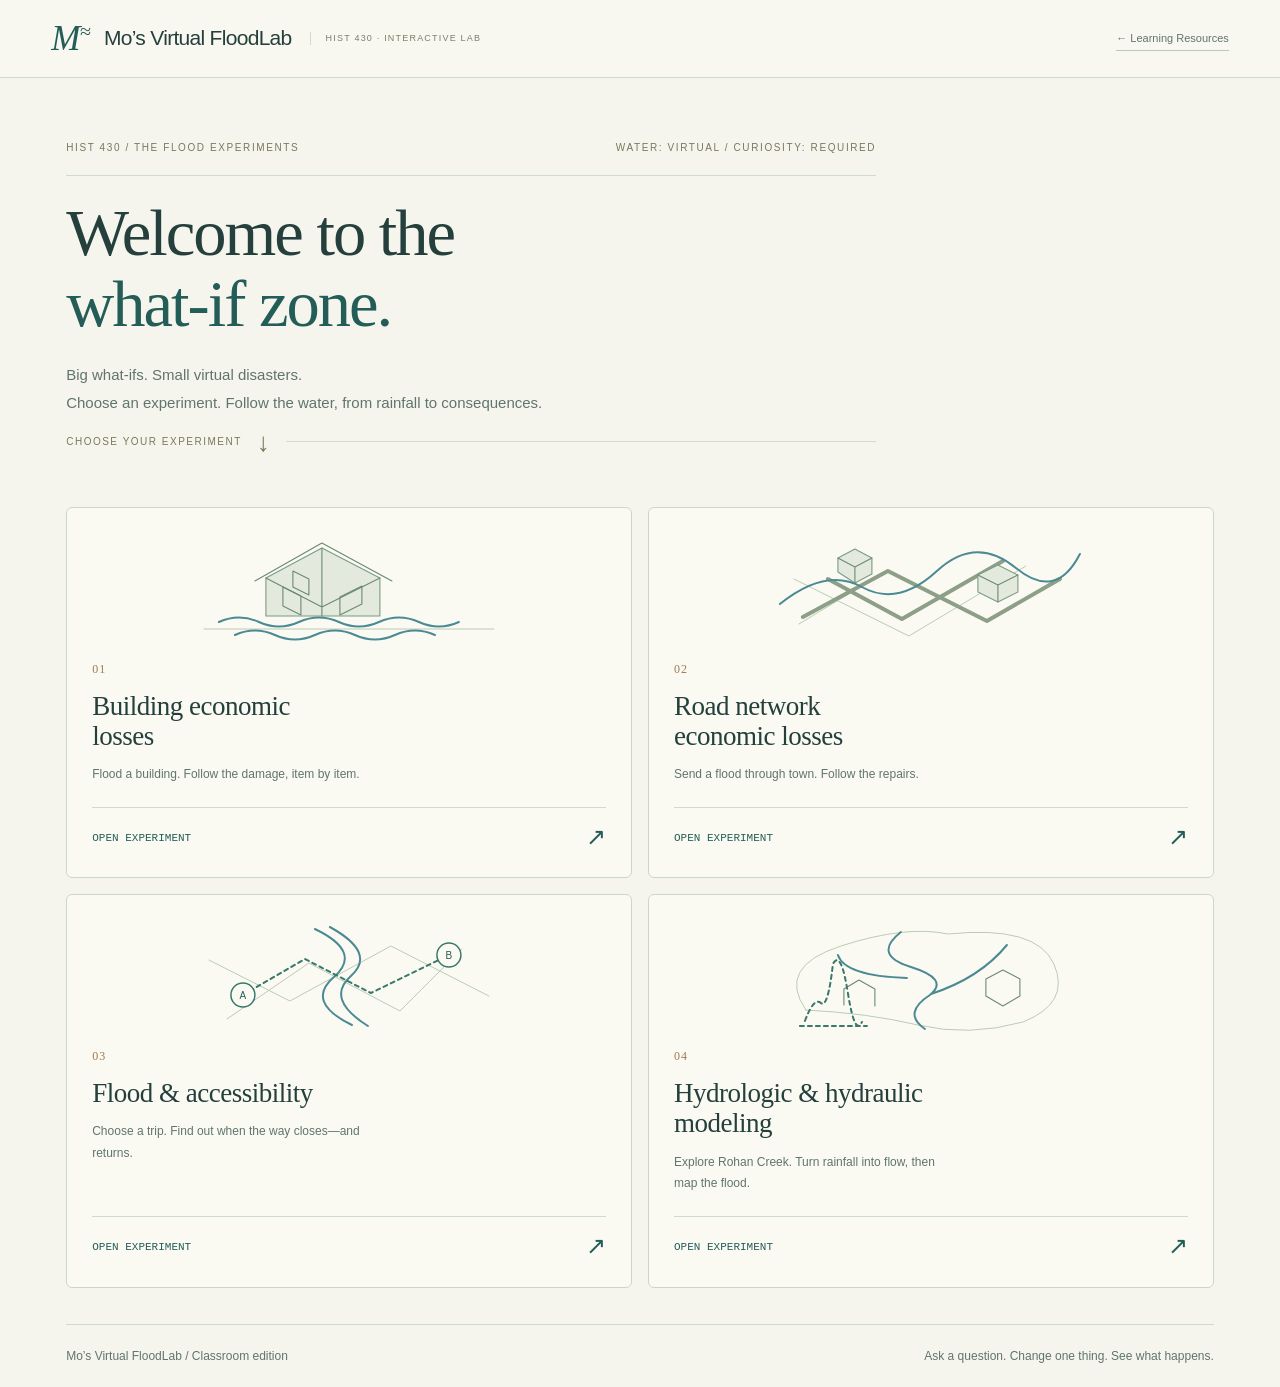
==== commit ecef710b: "Add Rohan Creek hydrologic and hydraulic modeling lesson" ====
--- a/mos-virtual-floodlab/index.html
+++ b/mos-virtual-floodlab/index.html
@@ -14,6 +14,7 @@
   <link rel="stylesheet" href="./disclaimer.css?v=visual-1">
   <script type="importmap">{"imports":{"three":"./vendor/three.module.js","three/addons/controls/OrbitControls.js":"./vendor/OrbitControls.js"}}</script>
   <link rel="stylesheet" href="./refinement.css?v=1">
+  <link rel="stylesheet" href="./hh-hub.css?v=20260928-1">
 </head>
 <body data-module="home">
   <header class="topbar"><a class="brand" href="#home" aria-label="Mo’s Virtual FloodLab home"><span class="brand-mark">M<span>≈</span></span><span class="brand-name">Mo’s <span>Virtual FloodLab</span></span><span class="edition">HIST 430 · INTERACTIVE LAB</span></a><a class="resources-back" href="../#classes">← Learning Resources</a><div class="top-actions" hidden><button id="lesson-open" class="text-button">Guided experiments <span>↗</span></button><button id="about-open" class="icon-button" aria-label="About the model">?</button></div></header>
@@ -21,13 +22,14 @@
     <section id="lab-welcome" class="lab-welcome" aria-labelledby="welcome-title">
       <div class="welcome-meta"><span>HIST 430 / THE FLOOD EXPERIMENTS</span><span>WATER: VIRTUAL / CURIOSITY: REQUIRED</span></div>
       <h1 id="welcome-title">Welcome to the<br><em>what-if zone.</em></h1>
-      <p>Big what-ifs. Small virtual disasters.<br>Choose your experiment and see what the water costs.</p>
+      <p>Big what-ifs. Small virtual disasters.<br>Choose an experiment. Follow the water, from rainfall to consequences.</p>
       <div class="choose-prompt"><span>CHOOSE YOUR EXPERIMENT</span><span aria-hidden="true">↓</span></div>
     </section>
     <nav class="module-tabs" aria-label="Choose your experiment">
       <a id="building-module-link" class="module-tab" href="#buildings"><svg class="experiment-art" viewBox="0 0 320 120" aria-hidden="true"><path class="art-land" d="M15 98H305"/><path class="art-building" d="M77 85V47L133 17l58 30v38Z"/><path class="art-roof" d="m66 50 67-38 70 38M133 17v68M77 47l56 29 58-29"/><path class="art-detail" d="M94 56v19l18 9V65ZM151 66v18l22-11V55ZM120 48v16l-16-8V40Z"/><path class="art-water" d="M30 91q20-9 40 0t40 0t40 0t40 0t40 0t40 0M46 104q20-9 40 0t40 0t40 0t40 0t40 0"/></svg><span class="module-number">01</span><span class="module-copy"><strong>Building economic losses</strong><span>Flood a building. Follow the damage, item by item.</span></span><span class="module-status">OPEN EXPERIMENT <span aria-hidden="true">↗</span></span></a>
       <a id="road-module-link" class="module-tab road-tab" href="#roads"><svg class="experiment-art" viewBox="0 0 320 120" aria-hidden="true"><path class="art-land" d="m28 93 88-53 100 49 78-45M23 48l115 57 117-70"/><path class="art-road" d="m32 86 85-46 99 50 73-42M57 48l74 40 101-58"/><path class="art-building" d="M67 41V27l17-9 17 9v16l-17 9ZM207 61V44l20-10 20 10v17l-20 10Z"/><path class="art-detail" d="m67 27 17 9 17-9M84 36v16m123-8 20 10 20-10m-20 10v17"/><path class="art-water" d="M9 73q46-37 82-17t75-16 79-3 64-14"/></svg><span class="module-number">02</span><span class="module-copy"><strong>Road network economic losses</strong><span>Send a flood through town. Follow the repairs.</span></span><span class="module-status">OPEN EXPERIMENT <span aria-hidden="true">↗</span></span></a>
       <a id="access-module-link" class="module-tab" href="#accessibility"><svg class="experiment-art" viewBox="0 0 320 120" aria-hidden="true"><path class="art-land" d="m20 42 81 41 101-55 98 50M38 101l82-56 91 48 62-62"/><path class="art-water" d="M126 11q48 23 19 48t18 48M141 9q47 26 21 49t17 50"/><path class="art-route" d="m54 77 62-36 66 34 78-38"/><circle class="art-pin" cx="54" cy="77" r="12"/><circle class="art-pin" cx="260" cy="37" r="12"/><text x="54" y="81" text-anchor="middle">A</text><text x="260" y="41" text-anchor="middle">B</text></svg><span class="module-number">03</span><span class="module-copy"><strong>Flood &amp; accessibility</strong><span>Choose a trip. Find out when the way closes—and returns.</span></span><span class="module-status">OPEN EXPERIMENT <span aria-hidden="true">↗</span></span></a>
+      <a class="module-tab" href="./hh-modeling/"><svg class="experiment-art" viewBox="0 0 320 120" aria-hidden="true"><path class="art-land" d="M35 92Q5 49 70 28T177 16Q266 7 283 46T252 104Q198 119 147 107T35 92Z"/><path class="art-water" d="M130 14Q101 37 140 49T159 77Q131 95 154 111M67 37Q74 58 136 60M236 27Q209 60 160 76"/><path class="art-detail" d="M215 78v-17l17-9 17 9v17l-17 10ZM73 87V71l15-9 16 9v17"/><path class="art-route" d="M29 108h67m-62-5q9-24 16-18t12-39q8-15 15 29t14 29"/></svg><span class="module-number">04</span><span class="module-copy"><strong>Hydrologic &amp; hydraulic modeling</strong><span>Explore Rohan Creek. Turn rainfall into flow, then map the flood.</span></span><span class="module-status">OPEN EXPERIMENT <span aria-hidden="true">↗</span></span></a>
     </nav>
     <section id="building-module" class="module-content" aria-label="Building economic losses" hidden>
     <section class="intro"><div><div class="eyebrow">EXPERIMENT 01 / BUILDING ECONOMIC LOSSES</div><h1>Every inch has a cost.</h1><p>Raise the water. Look inside. Find out what adds up.</p></div><div class="model-note"><span class="note-dot"></span> A learning model<span>Made-up values. Real connections.</span></div></section>
--- a/mos-virtual-floodlab/hh-hub.css
+++ b/mos-virtual-floodlab/hh-hub.css
@@ -0,0 +1 @@
+body[data-module=home] .module-tabs{grid-template-columns:repeat(2,minmax(0,1fr))}body:not([data-module=home]) .module-tabs{grid-template-columns:repeat(4,minmax(0,1fr))}@media(max-width:760px){body[data-module=home] .module-tabs{grid-template-columns:1fr}}
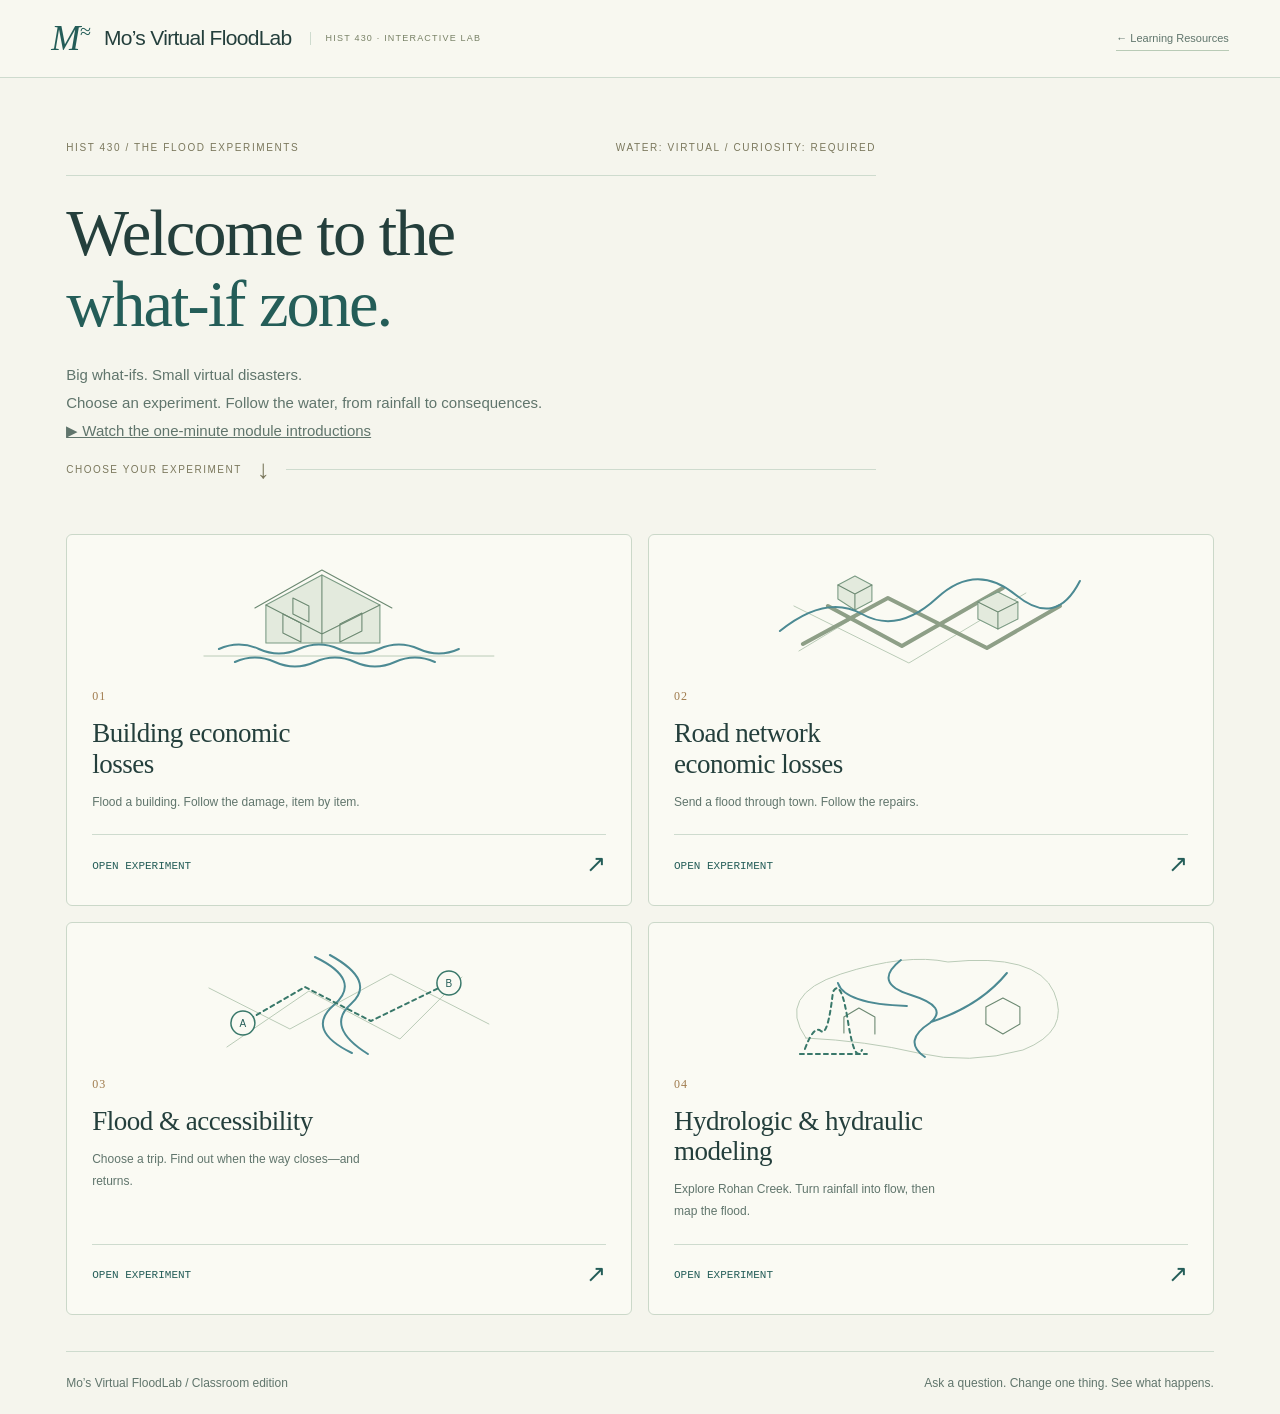
==== commit e3dce791: "Add guided HIST 430 experiments and one-minute introductions" ====
--- a/mos-virtual-floodlab/index.html
+++ b/mos-virtual-floodlab/index.html
@@ -15,14 +15,15 @@
   <script type="importmap">{"imports":{"three":"./vendor/three.module.js","three/addons/controls/OrbitControls.js":"./vendor/OrbitControls.js"}}</script>
   <link rel="stylesheet" href="./refinement.css?v=1">
   <link rel="stylesheet" href="./hh-hub.css?v=20260928-1">
-</head>
+<link rel="stylesheet" href="./guides.css?v=20260928-intro2"></head>
 <body data-module="home">
-  <header class="topbar"><a class="brand" href="#home" aria-label="Mo’s Virtual FloodLab home"><span class="brand-mark">M<span>≈</span></span><span class="brand-name">Mo’s <span>Virtual FloodLab</span></span><span class="edition">HIST 430 · INTERACTIVE LAB</span></a><a class="resources-back" href="../#classes">← Learning Resources</a><div class="top-actions" hidden><button id="lesson-open" class="text-button">Guided experiments <span>↗</span></button><button id="about-open" class="icon-button" aria-label="About the model">?</button></div></header>
+  <header class="topbar"><a class="brand" href="#home" aria-label="Mo’s Virtual FloodLab home"><span class="brand-mark">M<span>≈</span></span><span class="brand-name">Mo’s <span>Virtual FloodLab</span></span><span class="edition">HIST 430 · INTERACTIVE LAB</span></a><a class="resources-back" href="../#classes">← Learning Resources</a><div class="top-actions" hidden><button id="lesson-open" class="text-button">More challenges <span>↗</span></button><button id="about-open" class="icon-button" aria-label="About the model">?</button></div></header>
   <main>
     <section id="lab-welcome" class="lab-welcome" aria-labelledby="welcome-title">
       <div class="welcome-meta"><span>HIST 430 / THE FLOOD EXPERIMENTS</span><span>WATER: VIRTUAL / CURIOSITY: REQUIRED</span></div>
       <h1 id="welcome-title">Welcome to the<br><em>what-if zone.</em></h1>
       <p>Big what-ifs. Small virtual disasters.<br>Choose an experiment. Follow the water, from rainfall to consequences.</p>
+      <p><a class="guide-library-link" href="./guides/">▶ Watch the one-minute module introductions</a></p>
       <div class="choose-prompt"><span>CHOOSE YOUR EXPERIMENT</span><span aria-hidden="true">↓</span></div>
     </section>
     <nav class="module-tabs" aria-label="Choose your experiment">
@@ -60,6 +61,6 @@
   <dialog id="lesson" aria-labelledby="lesson-title"><div class="dialog-header"><span class="eyebrow">GUIDED EXPERIMENT <span id="lesson-counter">01 / 04</span></span><button class="close-dialog" aria-label="Close experiment">×</button></div><div class="lesson-number" id="lesson-number">01</div><h2 id="lesson-title"></h2><p id="lesson-text"></p><ol id="lesson-steps"></ol><div class="lesson-takeaway"><strong>What to notice</strong><p id="lesson-takeaway"></p></div><div class="lesson-actions"><button id="lesson-apply" class="primary-button">Set up this experiment ↗</button><button id="lesson-next" class="small-button">Next experiment →</button></div></dialog>
   <noscript>This tutorial needs JavaScript to display the building and calculate damage.</noscript>
   <script src="./vendor/leaflet/leaflet.js"></script>
-  <script type="module" src="./src/app.js?v=20260926-visual"></script>
+  <script type="module" src="./src/app.js?v=20260928-intro2"></script>
 </body>
 </html>
--- a/mos-virtual-floodlab/guides.css
+++ b/mos-virtual-floodlab/guides.css
@@ -0,0 +1,22 @@
+.learn-entry{display:flex;align-items:center;justify-content:space-between;gap:16px;padding:15px 20px;margin:16px 0 20px;border:1px solid #c8d3c7;border-left:4px solid #436d60;border-radius:12px;background:#f3f5ec;color:#263f37;font-family:inherit}
+.learn-entry strong{display:block;font-size:15px}.learn-entry p{margin:4px 0 0;font-size:12px;line-height:1.5;color:#52645a}.learn-actions{display:flex;gap:8px;flex-wrap:wrap;flex-shrink:0}
+.learn-entry button,.learn-panel button,.learn-video button{font:inherit;cursor:pointer;min-height:38px;border:1px solid #b4c4b7;border-radius:7px;padding:8px 12px;background:#fffdf6;color:#294a3e;font-size:12px}.learn-entry button:first-child,.learn-panel .learn-primary{background:#35594b;color:#fff;border-color:#35594b}.learn-entry button:focus-visible,.learn-panel button:focus-visible,.learn-video button:focus-visible{outline:3px solid #ba8839;outline-offset:3px}
+.learn-panel{position:fixed;z-index:9000;left:18px;bottom:18px;width:min(350px,calc(100vw - 32px));box-sizing:border-box;padding:20px;background:#fffdf6;color:#253c33;border:1px solid #b6c6b7;border-radius:14px;box-shadow:0 10px 45px #1f382a30;font-family:system-ui,sans-serif;text-align:left;max-height:calc(100dvh - 36px);overflow:auto;font-size:13px;line-height:1.55}
+.learn-panel[hidden],.learn-entry[hidden]{display:none!important}.learn-panel h2{margin:8px 28px 10px 0;font-size:21px;line-height:1.2;letter-spacing:-.4px;color:#253c33}.learn-panel p{margin:8px 0;font-size:13px;line-height:1.55}.learn-top{display:flex;align-items:center;gap:6px}.learn-top span{flex:1;font-size:10px;font-weight:700;letter-spacing:1.3px;text-transform:uppercase}.learn-top button{padding:0;min-height:30px;width:30px;font-size:19px}.learn-progress{display:flex;gap:5px;margin:12px 0}.learn-progress span{flex:1;height:3px;background:#dce4d8}.learn-progress span.active{background:#47725f}
+.learn-notice{background:#edf2e7;padding:10px 12px;border-radius:8px}.learn-notice strong{font-size:10px;letter-spacing:1px;text-transform:uppercase}.learn-question{border-left:2px solid #c49d59;padding-left:10px}.learn-nav{display:flex;align-items:center;gap:8px;margin-top:14px}.learn-nav .learn-primary{margin-left:auto}.learn-panel button:disabled{opacity:.45;cursor:default}.learn-foot{display:flex;justify-content:space-between;gap:8px;margin-top:10px}.learn-foot button{background:transparent;border:0;padding:4px;min-height:30px;font-size:11px;text-decoration:underline}.learn-cue{width:100%;margin-top:10px}.learn-target{outline:3px solid #b98633!important;outline-offset:5px;scroll-margin:60px;animation:learn-pulse 2s ease-in-out infinite}.learn-target:focus{outline:3px solid #b98633!important}.learn-wait{color:#7a5229!important;font-size:12px!important}.learn-panel[data-minimized=true]>*:not(.learn-top){display:none}.learn-panel[data-minimized=true]{padding:10px 14px;width:260px}
+.learn-video{box-sizing:border-box;width:min(1000px,94vw);max-height:92dvh;overflow:auto;padding:22px;border:1px solid #b6c6b7;border-radius:14px;background:#fffdf6;color:#263d33}.learn-video::backdrop{background:#14251fd9}.learn-video header{display:flex;align-items:center;justify-content:space-between;gap:16px}.learn-video h2{font-size:23px;margin:0}.learn-video video{width:100%;display:block;border-radius:8px;background:#182b25;max-height:65dvh;margin:16px 0 12px}.learn-video p,.learn-video li{font-size:14px;line-height:1.65}.learn-video summary{cursor:pointer;font-weight:600;padding:10px 0}.learn-video a{color:#315f4b}.learn-video details ol{padding-left:24px}.learn-video .learn-media-note{font-size:12px;color:#5b6f60}
+.learn-toolbar-button{font:inherit!important;white-space:nowrap}.learn-video video::cue{background:#182b25ed;color:white;font-size:90%}
+dialog.learn-video{width:min(1120px,94vw);max-width:94vw}
+@keyframes learn-pulse{50%{outline-color:#e7bf65;box-shadow:0 0 0 8px #d9ae5424}}
+@media(prefers-reduced-motion:reduce){.learn-target{animation:none}}
+@media(max-width:700px){.learn-entry{align-items:flex-start;flex-direction:column;margin:12px 0}.learn-actions{width:100%}.learn-actions button{flex:1}.learn-panel{bottom:12px;left:12px;width:calc(100vw - 24px);max-height:46dvh;padding:14px 16px}.learn-panel h2{font-size:18px}.learn-panel p{font-size:12px}.learn-video{padding:15px}.learn-video h2{font-size:19px}}
+
+/* Keep guide navigation available while long instructions scroll. */
+.learn-panel{display:flex;flex-direction:column;overflow:hidden}.learn-body{min-height:0;overflow:auto}.learn-top,.learn-progress,.learn-navigation,.learn-foot{flex-shrink:0}.learn-top{position:relative}.learn-panel .learn-body:focus-visible{outline:2px solid #b98633}.is-expanded #experience > .learn-entry{display:none}
+@media(max-width:700px){.learn-panel{width:calc(100% - 24px);max-height:54dvh}.learn-panel .learn-foot{margin-top:6px}.learn-panel .learn-nav{margin-top:8px}}
+
+/* Locators point to exact controls. Only the explicit − button collapses help. */
+.learn-cues{display:flex;flex-wrap:wrap;gap:6px;margin-top:10px}.learn-panel .learn-cue{width:auto;flex:1 1 130px;margin:0;min-height:36px;font-size:11px;text-align:left;padding:7px 9px}.learn-panel .learn-wait:empty{display:none}.learn-panel .learn-wait{font-size:11px!important;line-height:1.45}.learn-panel .learn-foot{flex-wrap:wrap}.learn-pointer{position:fixed;z-index:9002;pointer-events:none;filter:drop-shadow(0 2px 3px #213e3440);width:34px;height:43px}.learn-pointer[hidden]{display:none}.learn-pointer svg{position:relative;display:block}.learn-click-ring{position:absolute;width:28px;height:28px;left:-11px;top:-12px;border:3px solid #c18a2f;border-radius:50%;animation:learn-click 1.5s ease-out 3}.learn-pointer-label{position:absolute;left:33px;top:30px;white-space:nowrap;background:#315649;color:white;border:1px solid #fffdf6;padding:4px 8px;border-radius:5px;font:600 11px system-ui}.learn-pointer.label-left .learn-pointer-label{left:auto;right:18px;top:42px}.chart-heading #chart-mode{border:1px solid #698978;background:#edf3e8;color:#24483b;border-radius:6px;padding:7px 10px;font-weight:700;font-size:12px;min-height:34px}
+@keyframes learn-click{0%{transform:scale(.6);opacity:1}100%{transform:scale(1.9);opacity:0}}
+@media(max-width:700px){.learn-panel{max-height:46dvh}.learn-panel h2{font-size:17px}.learn-panel .learn-cue{flex-basis:120px}.learn-panel .learn-foot{gap:3px}.learn-panel .learn-foot button{font-size:10px}}
+@media(prefers-reduced-motion:reduce){.learn-click-ring{animation:none}}
